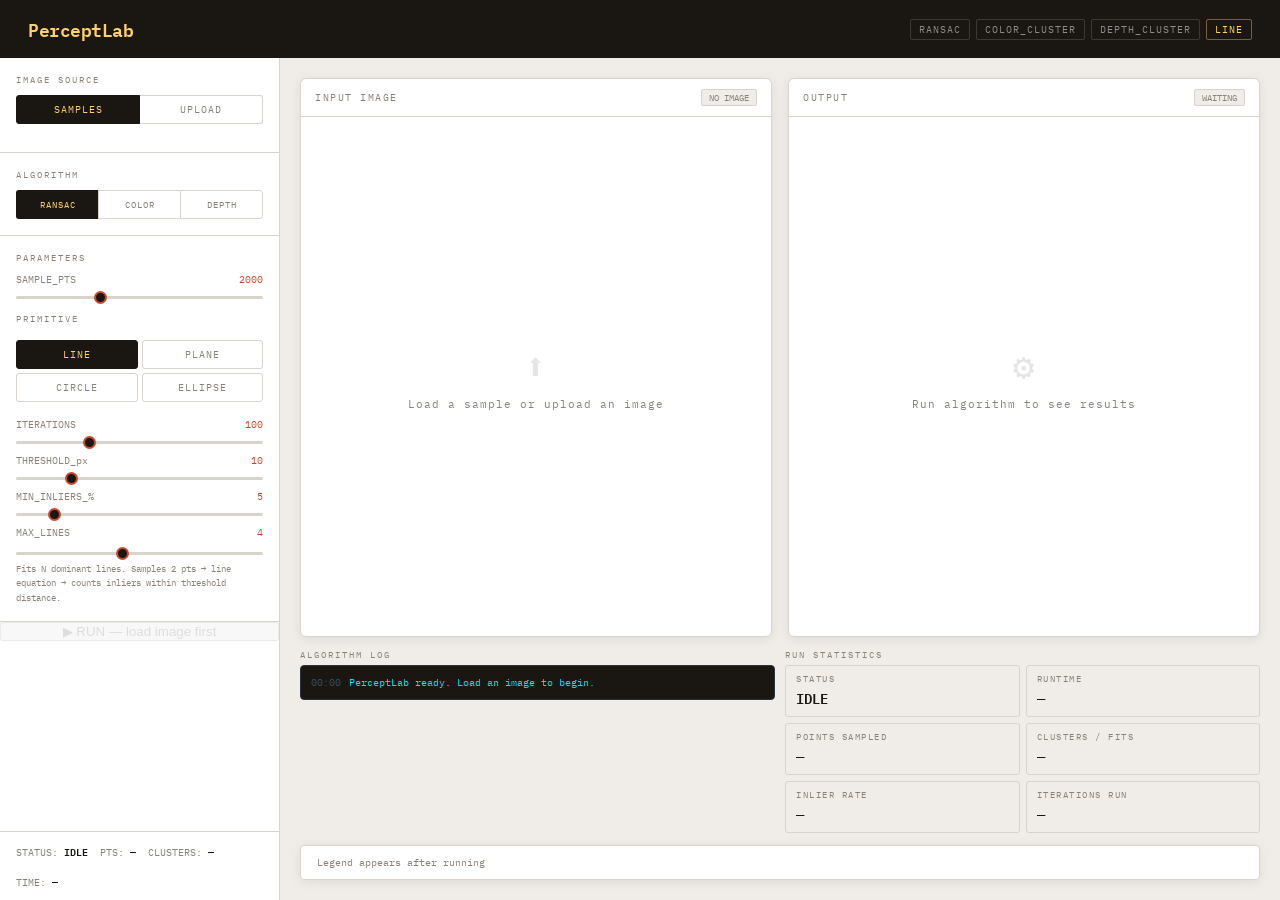
==== index.html @ b953278f "rename to see if deployment starts working" ====
<!DOCTYPE html>
<html lang="en">
<head>
<meta charset="UTF-8">
<meta name="viewport" content="width=device-width, initial-scale=1.0">
<title>PerceptLab</title>
<style>
@import url('https://fonts.googleapis.com/css2?family=IBM+Plex+Mono:wght@400;600&family=DM+Sans:wght@400;500;700&display=swap');

:root {
  --bg: #f0ede8;
  --panel: #ffffff;
  --border: #d8d3cc;
  --ink: #1a1612;
  --dim: #8a8278;
  --accent: #c84b2f;
  --accent2: #2f6fc8;
  --accent3: #2a8c4a;
  --highlight: #ffd166;
  --shadow: 0 2px 12px rgba(0,0,0,0.08);
}

* { box-sizing: border-box; margin: 0; padding: 0; }

body {
  background: var(--bg);
  color: var(--ink);
  font-family: 'DM Sans', sans-serif;
  min-height: 100vh;
  display: flex;
  flex-direction: column;
}

/* Subtle grid texture */
body::before {
  content: '';
  position: fixed; inset: 0;
  background-image:
    linear-gradient(rgba(0,0,0,0.03) 1px, transparent 1px),
    linear-gradient(90deg, rgba(0,0,0,0.03) 1px, transparent 1px);
  background-size: 32px 32px;
  pointer-events: none;
  z-index: 0;
}

header {
  position: relative; z-index: 1;
  display: flex; align-items: center; gap: 16px;
  padding: 14px 28px;
  background: var(--ink);
  color: #f0ede8;
}

.logo {
  font-family: 'IBM Plex Mono', monospace;
  font-size: 18px; font-weight: 600;
  letter-spacing: -0.5px;
  color: var(--highlight);
}

.logo span { color: #f0ede8; opacity: 0.5; }

.header-tags {
  display: flex; gap: 6px; margin-left: auto;
}

.tag {
  font-family: 'IBM Plex Mono', monospace;
  font-size: 10px; letter-spacing: 1px;
  padding: 3px 8px;
  border: 1px solid rgba(255,255,255,0.15);
  border-radius: 2px;
  color: rgba(255,255,255,0.5);
}

.main {
  position: relative; z-index: 1;
  display: grid;
  grid-template-columns: 280px 1fr;
  flex: 1;
  min-height: 0;
}

/* SIDEBAR */
.sidebar {
  background: var(--panel);
  border-right: 1px solid var(--border);
  display: flex; flex-direction: column;
  overflow-y: auto;
}

.sb-section {
  padding: 16px;
  border-bottom: 1px solid var(--border);
}

.sb-label {
  font-family: 'IBM Plex Mono', monospace;
  font-size: 9px; letter-spacing: 2px;
  color: var(--dim);
  text-transform: uppercase;
  margin-bottom: 10px;
}

/* Image source */
.img-source-tabs {
  display: flex; gap: 0;
  margin-bottom: 12px;
}
.isrc-tab {
  flex: 1; padding: 7px 0;
  font-family: 'IBM Plex Mono', monospace;
  font-size: 10px; letter-spacing: 1px;
  background: transparent;
  border: 1px solid var(--border);
  color: var(--dim);
  cursor: pointer;
  transition: all 0.12s;
}
.isrc-tab:first-child { border-radius: 3px 0 0 3px; }
.isrc-tab:last-child { border-radius: 0 3px 3px 0; border-left: none; }
.isrc-tab.active {
  background: var(--ink); color: var(--highlight);
  border-color: var(--ink);
}

.upload-zone {
  border: 2px dashed var(--border);
  border-radius: 4px;
  padding: 20px;
  text-align: center;
  cursor: pointer;
  transition: all 0.15s;
  background: var(--bg);
}
.upload-zone:hover, .upload-zone.drag { border-color: var(--accent); background: rgba(200,75,47,0.04); }
.upload-zone p { font-size: 12px; color: var(--dim); margin-top: 4px; }
.upload-zone .icon { font-size: 24px; }
#file-input { display: none; }

.sample-grid {
  display: grid; grid-template-columns: 1fr 1fr;
  gap: 6px;
}
.sample-btn {
  padding: 0; border: 2px solid var(--border);
  border-radius: 4px; overflow: hidden;
  cursor: pointer; background: none;
  transition: border-color 0.12s;
  position: relative;
}
.sample-btn:hover { border-color: var(--accent2); }
.sample-btn.active { border-color: var(--accent); }
.sample-btn canvas { display: block; width: 100%; height: 60px; }
.sample-btn .slabel {
  font-family: 'IBM Plex Mono', monospace;
  font-size: 9px; letter-spacing: 1px;
  padding: 3px 6px;
  background: var(--ink); color: #ccc;
  text-align: left;
}

/* Algo tabs */
.algo-tabs {
  display: flex; gap: 0;
}
.algo-tab {
  flex: 1; padding: 8px 4px;
  font-family: 'IBM Plex Mono', monospace;
  font-size: 9px; letter-spacing: 1px;
  background: transparent;
  border: 1px solid var(--border);
  color: var(--dim);
  cursor: pointer;
  transition: all 0.12s;
  text-align: center;
}
.algo-tab:not(:last-child) { border-right: none; }
.algo-tab:first-child { border-radius: 3px 0 0 3px; }
.algo-tab:last-child { border-radius: 0 3px 3px 0; }
.algo-tab.active { background: var(--ink); color: var(--highlight); border-color: var(--ink); }

/* Controls */
.ctrl-panels > div { display: none; }
.ctrl-panels > div.show { display: flex; flex-direction: column; gap: 10px; }

.ctrl-row {
  display: flex; align-items: center;
  justify-content: space-between; gap: 6px;
}
.ctrl-lbl {
  font-family: 'IBM Plex Mono', monospace;
  font-size: 10px; color: var(--dim);
  white-space: nowrap;
}
.ctrl-val {
  font-family: 'IBM Plex Mono', monospace;
  font-size: 10px; color: var(--accent);
  min-width: 30px; text-align: right;
}
input[type=range] {
  -webkit-appearance: none; width: 100%;
  height: 3px; background: var(--border);
  border-radius: 2px; outline: none;
}
input[type=range]::-webkit-slider-thumb {
  -webkit-appearance: none;
  width: 13px; height: 13px; border-radius: 50%;
  background: var(--ink); cursor: pointer;
  border: 2px solid var(--accent);
}

.sample-info {
  font-family: 'IBM Plex Mono', monospace;
  font-size: 9px; color: var(--dim);
  line-height: 1.6;
}

.prim-btn {
  padding: 7px 4px;
  font-family: 'IBM Plex Mono', monospace;
  font-size: 10px; letter-spacing: 1px;
  background: transparent;
  border: 1px solid var(--border);
  color: var(--dim);
  cursor: pointer;
  border-radius: 3px;
  transition: all 0.12s;
  text-align: center;
}
.prim-btn:hover { border-color: var(--accent2); color: var(--accent2); }
.prim-btn.active { background: var(--ink); color: var(--highlight); border-color: var(--ink); }

/* Tooltips */
.has-tip { position: relative; cursor: help; }
.has-tip::after {
  content: attr(data-tip);
  position: absolute; left: 0; top: calc(100% + 6px);
  background: var(--ink); color: #f0ede8;
  font-family: 'IBM Plex Mono', monospace; font-size: 10px;
  line-height: 1.5; padding: 7px 10px; border-radius: 3px;
  width: 200px; z-index: 100; pointer-events: none;
  opacity: 0; transition: opacity 0.15s;
  white-space: normal;
}
.has-tip:hover::after { opacity: 1; }

/* Progress bar */
.progress-wrap {
  height: 3px; background: var(--border); border-radius: 2px;
  overflow: hidden; margin-top: 2px;
}
.progress-bar {
  height: 100%; background: var(--accent);
  border-radius: 2px; width: 0%;
  transition: width 0.1s linear;
}

/* Log panel */
.log-panel {
  background: var(--ink); border-radius: 4px;
  font-family: 'IBM Plex Mono', monospace; font-size: 10px;
  color: #8a9aaa; overflow-y: auto; max-height: 130px;
  padding: 8px 10px; line-height: 1.7;
  border: 1px solid #2a3440;
}
.log-panel .log-line { display: flex; gap: 8px; }
.log-panel .log-ts  { color: #3a5060; flex-shrink: 0; }
.log-panel .log-ok  { color: #39ff14; }
.log-panel .log-info{ color: #00e5ff; }
.log-panel .log-warn{ color: #ffb300; }
.log-panel .log-iter{ color: #7a8a9a; }

/* Expanded stats grid */
.stats-grid {
  display: grid; grid-template-columns: 1fr 1fr;
  gap: 6px; padding: 12px 16px;
  background: var(--panel); border-top: 1px solid var(--border);
}
.stat-cell {
  background: var(--bg); border-radius: 3px;
  padding: 7px 10px; border: 1px solid var(--border);
}
.stat-cell .sk {
  font-family: 'IBM Plex Mono', monospace;
  font-size: 9px; letter-spacing: 1.5px; color: var(--dim);
  text-transform: uppercase; margin-bottom: 2px;
}
.stat-cell .sv2 {
  font-family: 'IBM Plex Mono', monospace;
  font-size: 14px; font-weight: 600; color: var(--ink);
}
.stat-cell .sv2.good { color: var(--accent3); }
.stat-cell .sv2.warn { color: var(--accent); }

/* Canvas area — add log row */
.canvas-area {
  display: grid;
  grid-template-rows: 1fr auto auto;
  min-height: 0;
  padding: 16px 20px 12px;
  gap: 10px;
  background: var(--bg);
}

.log-area {
  display: grid; grid-template-columns: 1fr 1fr;
  gap: 10px;
}
.log-header {
  font-family: 'IBM Plex Mono', monospace;
  font-size: 9px; letter-spacing: 2px; color: var(--dim);
  margin-bottom: 5px; text-transform: uppercase;
}

  margin: 12px 16px 0;
  width: calc(100% - 32px);
  padding: 12px;
  background: var(--ink);
  color: var(--highlight);
  border: none;
  font-family: 'IBM Plex Mono', monospace;
  font-size: 12px; letter-spacing: 2px;
  cursor: pointer;
  border-radius: 3px;
  transition: all 0.15s;
}
.run-btn:hover { background: var(--accent); color: white; }
.run-btn:disabled { opacity: 0.4; cursor: not-allowed; }

/* Status */
.status-bar {
  padding: 10px 16px;
  font-family: 'IBM Plex Mono', monospace;
  font-size: 10px; color: var(--dim);
  border-top: 1px solid var(--border);
  display: flex; flex-wrap: wrap; gap: 12px;
  margin-top: auto;
}
.sv { color: var(--ink); font-weight: 600; }

/* CANVAS AREA */
.canvas-area {
  display: grid;
  grid-template-rows: 1fr auto;
  min-height: 0;
  padding: 20px;
  gap: 12px;
  background: var(--bg);
}

.canvas-grid {
  display: grid;
  grid-template-columns: 1fr 1fr;
  gap: 16px;
  min-height: 0;
}

.canvas-panel {
  background: var(--panel);
  border: 1px solid var(--border);
  border-radius: 6px;
  box-shadow: var(--shadow);
  display: flex; flex-direction: column;
  overflow: hidden;
}

.cp-header {
  padding: 10px 14px;
  border-bottom: 1px solid var(--border);
  display: flex; align-items: center;
  justify-content: space-between;
}

.cp-title {
  font-family: 'IBM Plex Mono', monospace;
  font-size: 10px; letter-spacing: 1.5px;
  color: var(--dim); text-transform: uppercase;
}

.cp-badge {
  font-family: 'IBM Plex Mono', monospace;
  font-size: 9px; padding: 2px 7px;
  border-radius: 2px;
  background: var(--bg);
  color: var(--dim);
  border: 1px solid var(--border);
}

.cp-badge.running { background: #fff3cd; color: #856404; border-color: #ffc107; animation: pulse 0.8s infinite; }
.cp-badge.done { background: #d4edda; color: #155724; border-color: #28a745; }

@keyframes pulse { 0%,100%{opacity:1} 50%{opacity:0.5} }

canvas { display: block; width: 100%; height: 100%; object-fit: contain; flex: 1; min-height: 0; }

.placeholder {
  flex: 1; display: flex; flex-direction: column;
  align-items: center; justify-content: center;
  gap: 8px; color: var(--dim);
  font-family: 'IBM Plex Mono', monospace; font-size: 11px;
  letter-spacing: 1px;
}
.placeholder .big { font-size: 36px; opacity: 0.2; }

/* Legend */
.legend-bar {
  background: var(--panel);
  border: 1px solid var(--border);
  border-radius: 4px;
  padding: 10px 16px;
  display: flex; flex-wrap: wrap; gap: 10px;
  box-shadow: var(--shadow);
}
.li {
  display: flex; align-items: center; gap: 6px;
  font-family: 'IBM Plex Mono', monospace; font-size: 10px;
  color: var(--dim);
}
.li-dot {
  width: 10px; height: 10px; border-radius: 50%; flex-shrink: 0;
}
</style>
</head>
<body>

<header>
  <div class="logo">PerceptLab</div>
  <div class="header-tags">
    <div class="tag">RANSAC</div>
    <div class="tag">COLOR_CLUSTER</div>
    <div class="tag">DEPTH_CLUSTER</div>
    <div class="tag" id="hdr-primitive" style="color:var(--highlight);border-color:rgba(255,209,102,0.4)">LINE</div>
  </div>
</header>

<div class="main">
  <!-- SIDEBAR -->
  <div class="sidebar">

    <!-- Image Source -->
    <div class="sb-section">
      <div class="sb-label">Image Source</div>
      <div class="img-source-tabs">
        <button class="isrc-tab active" data-src="samples">SAMPLES</button>
        <button class="isrc-tab" data-src="upload">UPLOAD</button>
      </div>

      <div id="panel-samples">
        <div class="sample-grid" id="sample-grid"></div>
      </div>

      <div id="panel-upload" style="display:none">
        <div class="upload-zone" id="upload-zone">
          <div class="icon">⬆</div>
          <strong style="font-size:13px">Drop image here</strong>
          <p>or click to browse</p>
        </div>
        <input type="file" id="file-input" accept="image/*">
      </div>
    </div>

    <!-- Algorithm -->
    <div class="sb-section">
      <div class="sb-label">Algorithm</div>
      <div class="algo-tabs">
        <button class="algo-tab active" data-algo="ransac">RANSAC</button>
        <button class="algo-tab" data-algo="color">COLOR</button>
        <button class="algo-tab" data-algo="depth">DEPTH</button>
      </div>
    </div>

    <!-- Controls -->
    <div class="sb-section">
      <div class="sb-label">Parameters</div>
      <div class="ctrl-panels">

        <div id="ctrl-ransac" class="show">
          <!-- Shared sample pts -->
          <div class="ctrl-row"><span class="ctrl-lbl">SAMPLE_PTS</span><span class="ctrl-val" id="v-spts">2000</span></div>
          <input type="range" id="sl-spts" min="500" max="5000" step="100" value="2000">

          <!-- Primitive selector -->
          <div class="sb-label" style="margin-top:4px;margin-bottom:6px">PRIMITIVE</div>
          <div style="display:grid;grid-template-columns:1fr 1fr;gap:4px" id="primitive-btns">
            <button class="prim-btn active" data-prim="line">LINE</button>
            <button class="prim-btn" data-prim="plane">PLANE</button>
            <button class="prim-btn" data-prim="circle">CIRCLE</button>
            <button class="prim-btn" data-prim="ellipse">ELLIPSE</button>
          </div>

          <!-- Shared RANSAC params -->
          <div class="ctrl-row" style="margin-top:6px"><span class="ctrl-lbl">ITERATIONS</span><span class="ctrl-val" id="v-iters">100</span></div>
          <input type="range" id="sl-iters" min="20" max="300" value="100">
          <div class="ctrl-row"><span class="ctrl-lbl">THRESHOLD_px</span><span class="ctrl-val" id="v-thresh">10</span></div>
          <input type="range" id="sl-thresh" min="2" max="40" value="10">
          <div class="ctrl-row"><span class="ctrl-lbl">MIN_INLIERS_%</span><span class="ctrl-val" id="v-mininl">5</span></div>
          <input type="range" id="sl-mininl" min="1" max="30" value="5">

          <!-- Per-primitive params -->
          <div id="pp-line">
            <div class="ctrl-row"><span class="ctrl-lbl">MAX_LINES</span><span class="ctrl-val" id="v-planes">4</span></div>
            <input type="range" id="sl-planes" min="1" max="8" value="4">
            <div class="sample-info" style="margin-top:2px">Fits N dominant lines. Samples 2 pts → line equation → counts inliers within threshold distance.</div>
          </div>
          <div id="pp-plane" style="display:none">
            <div class="ctrl-row"><span class="ctrl-lbl">MAX_PLANES</span><span class="ctrl-val" id="v-maxplanes">3</span></div>
            <input type="range" id="sl-maxplanes" min="1" max="6" value="3">
            <div class="sample-info" style="margin-top:2px">Projects 2D homography. Samples 4 point correspondences to estimate dominant flat surface regions.</div>
          </div>
          <div id="pp-circle" style="display:none">
            <div class="ctrl-row"><span class="ctrl-lbl">MAX_CIRCLES</span><span class="ctrl-val" id="v-maxcircles">3</span></div>
            <input type="range" id="sl-maxcircles" min="1" max="6" value="3">
            <div class="ctrl-row"><span class="ctrl-lbl">MIN_RADIUS_px</span><span class="ctrl-val" id="v-minr">15</span></div>
            <input type="range" id="sl-minr" min="5" max="80" value="15">
            <div class="ctrl-row"><span class="ctrl-lbl">MAX_RADIUS_px</span><span class="ctrl-val" id="v-maxr">120</span></div>
            <input type="range" id="sl-maxr" min="20" max="300" value="120">
            <div class="sample-info" style="margin-top:2px">Samples 3 pts → unique circumscribed circle → counts inliers within radial threshold.</div>
          </div>
          <div id="pp-ellipse" style="display:none">
            <div class="ctrl-row"><span class="ctrl-lbl">MAX_ELLIPSES</span><span class="ctrl-val" id="v-maxell">2</span></div>
            <input type="range" id="sl-maxell" min="1" max="5" value="2">
            <div class="ctrl-row"><span class="ctrl-lbl">ASPECT_RATIO</span><span class="ctrl-val" id="v-aspect">0.5</span></div>
            <input type="range" id="sl-aspect" min="1" max="9" value="5">
            <div class="sample-info" style="margin-top:2px">Samples 5 pts → fits general conic/ellipse. Threshold = algebraic distance. Slower but powerful.</div>
          </div>
        </div>

        <div id="ctrl-color" style="display:none">
          <div class="ctrl-row has-tip" data-tip="How many pixels to sample from the image as color data points. More = finer clusters but slower K-Means."><span class="ctrl-lbl">SAMPLE_PTS</span><span class="ctrl-val" id="v-spts2">3000</span></div>
          <input type="range" id="sl-spts2" min="500" max="8000" step="100" value="3000">
          <div class="ctrl-row has-tip" data-tip="Number of color clusters K. K-Means++ will initialize them spread across color space, then iterate to convergence."><span class="ctrl-lbl">K_CLUSTERS</span><span class="ctrl-val" id="v-k">6</span></div>
          <input type="range" id="sl-k" min="2" max="12" value="6">
          <div class="ctrl-row has-tip" data-tip="Maximum K-Means iterations. Stops early if centroids converge. Higher = more accurate but diminishing returns."><span class="ctrl-lbl">MAX_ITER</span><span class="ctrl-val" id="v-kmiter">25</span></div>
          <input type="range" id="sl-kmiter" min="5" max="60" value="25">
          <div class="ctrl-row has-tip" data-tip="RGB: raw channels. LAB: perceptually uniform (recommended for natural images). HSV: separates hue from brightness."><span class="ctrl-lbl">COLOR_SPACE</span><span class="ctrl-val" id="v-cspace">RGB</span></div>
          <div style="display:flex;gap:4px;margin-top:2px">
            <button class="isrc-tab active" style="flex:1;font-size:9px;padding:5px" data-cspace="RGB">RGB</button>
            <button class="isrc-tab" style="flex:1;font-size:9px;padding:5px" data-cspace="LAB">LAB</button>
            <button class="isrc-tab" style="flex:1;font-size:9px;padding:5px" data-cspace="HSV">HSV</button>
          </div>
          <div class="sample-info" style="margin-top:4px">
            Groups pixels by color similarity using K-Means++. Each cluster gets a unique overlay color. Centroid markers show spatial center of each cluster.
          </div>
        </div>

        <div id="ctrl-depth" style="display:none">
          <div class="ctrl-row has-tip" data-tip="How many pixels to sample. More points = denser clusters and better DBSCAN coverage."><span class="ctrl-lbl">SAMPLE_PTS</span><span class="ctrl-val" id="v-spts3">3000</span></div>
          <input type="range" id="sl-spts3" min="500" max="6000" step="100" value="3000">
          <div class="ctrl-row has-tip" data-tip="Number of depth layers to stratify the image into before running DBSCAN. More bins = finer depth resolution."><span class="ctrl-lbl">DEPTH_BINS</span><span class="ctrl-val" id="v-dbins">6</span></div>
          <input type="range" id="sl-dbins" min="2" max="12" value="6">
          <div class="ctrl-row has-tip" data-tip="DBSCAN neighborhood radius (pixels). Points within ε of each other are considered neighbors. Larger = bigger, fewer clusters."><span class="ctrl-lbl">SPATIAL_ε_px</span><span class="ctrl-val" id="v-deps">20</span></div>
          <input type="range" id="sl-deps" min="5" max="80" value="20">
          <div class="ctrl-row has-tip" data-tip="Minimum points in a neighborhood to form a cluster core. Higher = noisier areas become 'noise' rather than clusters."><span class="ctrl-lbl">MIN_PTS</span><span class="ctrl-val" id="v-dmin">10</span></div>
          <input type="range" id="sl-dmin" min="3" max="40" value="10">
          <div class="sample-info" style="margin-top:4px">
            Simulates depth from luminance (bright=near, dark=far). Stratifies into depth bins, runs DBSCAN spatially within each bin.
          </div>
        </div>

      </div>
    </div>

    <button class="run-btn" id="btn-run" disabled>▶ RUN — load image first</button>

    <div class="status-bar" id="status-bar">
      <span>STATUS: <span class="sv" id="s-status">IDLE</span></span>
      <span>PTS: <span class="sv" id="s-pts">—</span></span>
      <span>CLUSTERS: <span class="sv" id="s-cl">—</span></span>
      <span>TIME: <span class="sv" id="s-time">—</span></span>
    </div>
  </div>

  <!-- CANVAS AREA -->
  <div class="canvas-area">
    <div class="canvas-grid">
      <div class="canvas-panel">
        <div class="cp-header">
          <span class="cp-title">INPUT IMAGE</span>
          <span class="cp-badge" id="badge-in">NO IMAGE</span>
        </div>
        <div class="placeholder" id="ph-in">
          <div class="big">⬆</div>
          <div>Load a sample or upload an image</div>
        </div>
        <canvas id="c-input" style="display:none"></canvas>
      </div>
      <div class="canvas-panel">
        <div class="cp-header">
          <span class="cp-title" id="out-title">OUTPUT</span>
          <span class="cp-badge" id="badge-out">WAITING</span>
        </div>
        <div id="progress-wrap" class="progress-wrap" style="margin:0;border-radius:0;display:none"><div class="progress-bar" id="progress-bar"></div></div>
        <div class="placeholder" id="ph-out">
          <div class="big">⚙</div>
          <div>Run algorithm to see results</div>
        </div>
        <canvas id="c-output" style="display:none"></canvas>
      </div>
    </div>

    <!-- Log + stats row -->
    <div class="log-area">
      <div>
        <div class="log-header">Algorithm Log</div>
        <div class="log-panel" id="log-panel">
          <div class="log-line"><span class="log-ts">00:00</span><span class="log-info">PerceptLab ready. Load an image to begin.</span></div>
        </div>
      </div>
      <div>
        <div class="log-header">Run Statistics</div>
        <div class="stats-grid" style="padding:0;background:transparent;border:none">
          <div class="stat-cell"><div class="sk">Status</div><div class="sv2" id="s-status">IDLE</div></div>
          <div class="stat-cell"><div class="sk">Runtime</div><div class="sv2" id="s-time">—</div></div>
          <div class="stat-cell"><div class="sk">Points Sampled</div><div class="sv2" id="s-pts">—</div></div>
          <div class="stat-cell"><div class="sk">Clusters / Fits</div><div class="sv2" id="s-cl">—</div></div>
          <div class="stat-cell"><div class="sk">Inlier Rate</div><div class="sv2" id="s-inlrate">—</div></div>
          <div class="stat-cell"><div class="sk">Iterations Run</div><div class="sv2" id="s-iters">—</div></div>
        </div>
      </div>
    </div>

    <div class="legend-bar" id="legend">
      <span class="li" style="color:var(--dim);font-family:'IBM Plex Mono',monospace;font-size:10px">Legend appears after running</span>
    </div>
  </div>
</div>

<script>
// =====================================================================
// GLOBALS
// =====================================================================
const COLORS = [
  '#e63946','#2a9d8f','#e9c46a','#457b9d','#a8dadc',
  '#f4a261','#264653','#e76f51','#06d6a0','#118ab2',
  '#ffd166','#9b5de5'
];

let loadedImage = null;    // ImageData from loaded image
let currentAlgo = 'ransac';
let currentCspace = 'RGB';
let sampledPoints = [];    // {x, y, r, g, b, depth}

const cInput  = document.getElementById('c-input');
const cOutput = document.getElementById('c-output');
const ctxIn   = cInput.getContext('2d');
const ctxOut  = cOutput.getContext('2d');

// =====================================================================
// SYNTHETIC SAMPLE IMAGE GENERATION
// =====================================================================
const SAMPLES = [
  { name: 'TABLE', fn: genTable },
  { name: 'MUSEUM', fn: genMuseum },
  { name: 'SHELF', fn: genShelf },
  { name: 'SCENE', fn: genScene },
];

function genTable(ctx, w, h) {
  // Background wall
  const wall = ctx.createLinearGradient(0,0,0,h*0.6);
  wall.addColorStop(0, '#b8c5d6'); wall.addColorStop(1, '#8fa3b8');
  ctx.fillStyle = wall; ctx.fillRect(0, 0, w, h*0.62);

  // Table surface
  const tbl = ctx.createLinearGradient(0,h*0.6,0,h);
  tbl.addColorStop(0,'#c8a96e'); tbl.addColorStop(1,'#8a6530');
  ctx.fillStyle = tbl; ctx.fillRect(0, h*0.6, w, h*0.4);

  // Table edge line
  ctx.fillStyle = '#6b4a20'; ctx.fillRect(0, h*0.6, w, 4);

  // Objects on table
  // Mug
  ctx.fillStyle = '#d62828'; roundRect(ctx, w*0.15, h*0.38, 60, 80, 6);
  ctx.fillStyle = '#8b0000'; ctx.fillRect(w*0.15, h*0.38, 60, 8);
  // Book stack
  ctx.fillStyle = '#3d6b4f'; roundRect(ctx, w*0.45, h*0.42, 90, 20, 2);
  ctx.fillStyle = '#2a4d38'; roundRect(ctx, w*0.47, h*0.44, 86, 18, 2);
  ctx.fillStyle = '#5a8a6a'; roundRect(ctx, w*0.43, h*0.40, 94, 20, 2);
  // Vase
  ctx.fillStyle = '#4a7fb5';
  ctx.beginPath(); ctx.ellipse(w*0.78, h*0.48, 22, 30, 0, 0, Math.PI*2); ctx.fill();
  ctx.fillStyle = '#6699cc';
  ctx.beginPath(); ctx.ellipse(w*0.78, h*0.35, 8, 4, 0, 0, Math.PI*2); ctx.fill();
  // Shadow under objects
  ctx.fillStyle = 'rgba(0,0,0,0.12)';
  ctx.beginPath(); ctx.ellipse(w*0.2, h*0.62, 35, 6, 0, 0, Math.PI*2); ctx.fill();
  ctx.beginPath(); ctx.ellipse(w*0.5, h*0.62, 50, 6, 0, 0, Math.PI*2); ctx.fill();
  ctx.beginPath(); ctx.ellipse(w*0.78, h*0.62, 25, 5, 0, 0, Math.PI*2); ctx.fill();
}

function genMuseum(ctx, w, h) {
  // Marble floor
  const floor = ctx.createLinearGradient(0,h*0.7,0,h);
  floor.addColorStop(0,'#e8e0d4'); floor.addColorStop(1,'#c8bfb0');
  ctx.fillStyle = floor; ctx.fillRect(0,h*0.7,w,h*0.3);
  // Wall
  ctx.fillStyle = '#f5f0e8'; ctx.fillRect(0,0,w,h*0.72);
  // Baseboard
  ctx.fillStyle = '#c8bfb0'; ctx.fillRect(0,h*0.7,w,8);

  // Painting 1
  ctx.fillStyle = '#2c3e50'; ctx.fillRect(w*0.05, h*0.05, 140, 5); // frame top
  ctx.fillStyle = '#2c3e50'; ctx.fillRect(w*0.05, h*0.5, 140, 5);
  ctx.fillStyle = '#2c3e50'; ctx.fillRect(w*0.05, h*0.05, 5, h*0.45+5);
  ctx.fillStyle = '#2c3e50'; ctx.fillRect(w*0.05+135, h*0.05, 5, h*0.45+5);
  const pg = ctx.createLinearGradient(w*0.06, h*0.06, w*0.05+130, h*0.49);
  pg.addColorStop(0,'#e8a87c'); pg.addColorStop(0.5,'#c4704a'); pg.addColorStop(1,'#7a4520');
  ctx.fillStyle = pg; ctx.fillRect(w*0.06, h*0.07, 130, h*0.43);

  // Pedestal with sculpture
  ctx.fillStyle = '#d4cfc8'; ctx.fillRect(w*0.6, h*0.45, 100, h*0.25);
  ctx.fillStyle = '#bfb8b0'; ctx.fillRect(w*0.58, h*0.68, 104, 10);
  // Sculpture (abstract shapes)
  ctx.fillStyle = '#e8e0d8';
  ctx.beginPath(); ctx.ellipse(w*0.71, h*0.35, 18, 28, 0.2, 0, Math.PI*2); ctx.fill();
  ctx.fillStyle = '#d0c8c0';
  ctx.beginPath(); ctx.ellipse(w*0.68, h*0.3, 10, 14, -0.3, 0, Math.PI*2); ctx.fill();

  // Spotlight cone
  ctx.fillStyle = 'rgba(255,240,180,0.08)';
  ctx.beginPath(); ctx.moveTo(w*0.71, 0); ctx.lineTo(w*0.55, h*0.7); ctx.lineTo(w*0.87, h*0.7); ctx.closePath(); ctx.fill();
}

function genShelf(ctx, w, h) {
  // Background
  ctx.fillStyle = '#2d2416'; ctx.fillRect(0,0,w,h);
  // Shelf boards
  const shelves = [h*0.18, h*0.42, h*0.65, h*0.88];
  shelves.forEach(sy => {
    ctx.fillStyle = '#8B6914'; ctx.fillRect(0, sy, w, 14);
    ctx.fillStyle = '#6b4f0e'; ctx.fillRect(0, sy+14, w, 3);
  });
  // Books between shelves
  const bookColors = ['#c84b2f','#457b9d','#2a8c4a','#9b5de5','#f4a261','#e63946','#2a9d8f','#e9c46a'];
  let bx = 8;
  for (let i = 0; i < 8; i++) {
    const bw = 18 + Math.random()*14;
    const bh = (shelves[1]-shelves[0]-14) * (0.5+Math.random()*0.5);
    ctx.fillStyle = bookColors[i % bookColors.length];
    ctx.fillRect(bx, shelves[0]-bh, bw, bh);
    ctx.fillStyle = 'rgba(0,0,0,0.2)';
    ctx.fillRect(bx+bw-2, shelves[0]-bh, 2, bh);
    bx += bw + 2;
  }
  bx = 6;
  for (let i = 0; i < 9; i++) {
    const bw = 16 + Math.random()*16;
    const bh = (shelves[2]-shelves[1]-14) * (0.4+Math.random()*0.55);
    ctx.fillStyle = bookColors[(i+3) % bookColors.length];
    ctx.fillRect(bx, shelves[1]-bh, bw, bh);
    ctx.fillStyle = 'rgba(0,0,0,0.15)';
    ctx.fillRect(bx+bw-2, shelves[1]-bh, 2, bh);
    bx += bw + 3;
  }
  // Plant on top shelf
  ctx.fillStyle = '#5a3a1a';
  ctx.beginPath(); ctx.ellipse(w*0.82, shelves[0], 14, 9, 0, 0, Math.PI*2); ctx.fill();
  ctx.fillStyle = '#2d7a2a';
  for (let i = 0; i < 5; i++) {
    const a = (i/5)*Math.PI*2;
    ctx.beginPath(); ctx.ellipse(w*0.82+Math.cos(a)*16, shelves[0]-Math.sin(a)*16-10, 10, 5, a, 0, Math.PI*2); ctx.fill();
  }
}

function genScene(ctx, w, h) {
  // Sky
  const sky = ctx.createLinearGradient(0,0,0,h*0.5);
  sky.addColorStop(0,'#87ceeb'); sky.addColorStop(1,'#b0d8f0');
  ctx.fillStyle = sky; ctx.fillRect(0,0,w,h*0.5);
  // Ground
  const gnd = ctx.createLinearGradient(0,h*0.5,0,h);
  gnd.addColorStop(0,'#6aaa4a'); gnd.addColorStop(1,'#3d7a20');
  ctx.fillStyle = gnd; ctx.fillRect(0,h*0.5,w,h*0.5);
  // Path
  ctx.fillStyle = '#c8b88a';
  ctx.beginPath(); ctx.moveTo(w*0.35,h*0.5); ctx.lineTo(w*0.65,h*0.5); ctx.lineTo(w*0.85,h); ctx.lineTo(w*0.15,h); ctx.closePath(); ctx.fill();
  // Trees
  [[0.1,0.4],[0.25,0.45],[0.75,0.42],[0.88,0.38]].forEach(([fx,fy]) => {
    ctx.fillStyle = '#5a3a1a'; ctx.fillRect(fx*w-4, fy*h, 8, h*(0.5-fy)+10);
    ctx.fillStyle = '#2d7a2a';
    ctx.beginPath(); ctx.arc(fx*w, fy*h-10, 25, 0, Math.PI*2); ctx.fill();
    ctx.fillStyle = '#1a5c1a';
    ctx.beginPath(); ctx.arc(fx*w-8, fy*h-5, 18, 0, Math.PI*2); ctx.fill();
  });
  // Building
  ctx.fillStyle = '#c8a87a'; ctx.fillRect(w*0.4, h*0.2, w*0.2, h*0.3);
  ctx.fillStyle = '#a88460'; ctx.fillRect(w*0.38, h*0.18, w*0.24, 10);
  ctx.fillStyle = '#6b4a20'; ctx.fillRect(w*0.46, h*0.36, 28, h*0.14+2);
  [[0.43,0.24],[0.54,0.24],[0.43,0.32],[0.54,0.32]].forEach(([fx,fy]) => {
    ctx.fillStyle = '#87ceeb'; ctx.fillRect(fx*w, fy*h, 18, 22);
    ctx.fillStyle = 'rgba(255,255,255,0.3)'; ctx.fillRect(fx*w,fy*h,9,22);
  });
}

function roundRect(ctx, x, y, w, h, r) {
  ctx.beginPath();
  ctx.moveTo(x+r, y);
  ctx.lineTo(x+w-r, y); ctx.arcTo(x+w, y, x+w, y+r, r);
  ctx.lineTo(x+w, y+h-r); ctx.arcTo(x+w, y+h, x+w-r, y+h, r);
  ctx.lineTo(x+r, y+h); ctx.arcTo(x, y+h, x, y+h-r, r);
  ctx.lineTo(x, y+r); ctx.arcTo(x, y, x+r, y, r);
  ctx.closePath(); ctx.fill();
}

// Build sample thumbnails
function buildSamples() {
  const grid = document.getElementById('sample-grid');
  SAMPLES.forEach((s, si) => {
    const btn = document.createElement('button');
    btn.className = 'sample-btn';
    const tn = document.createElement('canvas');
    tn.width = 120; tn.height = 60;
    const tc = tn.getContext('2d');
    s.fn(tc, 120, 60);
    const lbl = document.createElement('div');
    lbl.className = 'slabel'; lbl.textContent = s.name;
    btn.appendChild(tn); btn.appendChild(lbl);
    btn.addEventListener('click', () => {
      document.querySelectorAll('.sample-btn').forEach(b => b.classList.remove('active'));
      btn.classList.add('active');
      loadSample(si);
    });
    grid.appendChild(btn);
    s._canvas = tn;
  });
}

function loadSample(idx) {
  const S = SAMPLES[idx];
  const oc = document.createElement('canvas');
  oc.width = 600; oc.height = 400;
  S.fn(oc.getContext('2d'), 600, 400);
  setImage(oc);
}

// =====================================================================
// IMAGE LOADING
// =====================================================================
function setImage(sourceCanvas) {
  const W = sourceCanvas.width, H = sourceCanvas.height;
  cInput.width = W; cInput.height = H;
  ctxIn.drawImage(sourceCanvas, 0, 0);
  loadedImage = ctxIn.getImageData(0, 0, W, H);

  document.getElementById('ph-in').style.display = 'none';
  cInput.style.display = 'block';
  document.getElementById('badge-in').textContent = `${W}×${H}`;
  document.getElementById('badge-in').className = 'cp-badge done';
  document.getElementById('btn-run').disabled = false;
  document.getElementById('btn-run').textContent = '▶ RUN ALGORITHM';
  document.getElementById('s-pts').textContent = '—';
  LOG.start('IMAGE LOADED');
  LOG.ok(`Image ready — ${W}×${H}px (${(W*H/1000).toFixed(0)}k pixels)`);
  LOG.info('Select an algorithm and primitive, adjust parameters, then click Run');

  // Reset output
  document.getElementById('ph-out').style.display = 'flex';
  cOutput.style.display = 'none';
  document.getElementById('badge-out').textContent = 'WAITING';
  document.getElementById('badge-out').className = 'cp-badge';
  setLegend([]);
}

function loadImageFile(file) {
  const url = URL.createObjectURL(file);
  const img = new Image();
  img.onload = () => {
    const oc = document.createElement('canvas');
    const maxW = 800, maxH = 600;
    let w = img.width, h = img.height;
    if (w > maxW) { h = h*(maxW/w); w = maxW; }
    if (h > maxH) { w = w*(maxH/h); h = maxH; }
    oc.width = Math.round(w); oc.height = Math.round(h);
    oc.getContext('2d').drawImage(img, 0, 0, oc.width, oc.height);
    setImage(oc);
    URL.revokeObjectURL(url);
  };
  img.src = url;
}

// =====================================================================
// POINT SAMPLING
// =====================================================================
function samplePoints(n) {
  if (!loadedImage) return [];
  const {data, width, height} = loadedImage;
  const pts = [];
  // Stratified sampling
  const step = Math.max(1, Math.floor(Math.sqrt(width * height / n)));
  for (let y = 0; y < height; y += step) {
    for (let x = 0; x < width; x += step) {
      const i = (y * width + x) * 4;
      const r = data[i], g = data[i+1], b = data[i+2];
      // Luminance as simulated depth (brighter = closer)
      const lum = 0.299*r + 0.587*g + 0.114*b;
      // Add slight jitter
      const jx = x + (Math.random()-0.5)*step;
      const jy = y + (Math.random()-0.5)*step;
      pts.push({ x: jx, y: jy, r, g, b, depth: lum });
    }
  }
  // Shuffle and cap
  for (let i = pts.length-1; i > 0; i--) {
    const j = Math.floor(Math.random()*(i+1));
    [pts[i],pts[j]] = [pts[j],pts[i]];
  }
  return pts.slice(0, n);
}

// =====================================================================
// COLOR SPACE CONVERSION
// =====================================================================
function toColorSpace(r, g, b, space) {
  if (space === 'RGB') return [r/255, g/255, b/255];
  if (space === 'HSV') {
    r/=255; g/=255; b/=255;
    const max=Math.max(r,g,b), min=Math.min(r,g,b), d=max-min;
    let h=0;
    if(d>0){
      if(max===r) h=((g-b)/d)%6;
      else if(max===g) h=(b-r)/d+2;
      else h=(r-g)/d+4;
      h/=6; if(h<0)h+=1;
    }
    return [h, max===0?0:d/max, max];
  }
  if (space === 'LAB') {
    // sRGB -> linear -> XYZ -> LAB
    const lin = v => { v/=255; return v>0.04045 ? Math.pow((v+0.055)/1.055,2.4) : v/12.92; };
    const rl=lin(r),gl=lin(g),bl=lin(b);
    const X=(rl*0.4124+gl*0.3576+bl*0.1805)/0.95047;
    const Y=(rl*0.2126+gl*0.7152+bl*0.0722)/1.00000;
    const Z=(rl*0.0193+gl*0.1192+bl*0.9505)/1.08883;
    const f = v => v>0.008856 ? Math.cbrt(v) : 7.787*v+16/116;
    const L=116*f(Y)-16, A=500*(f(X)-f(Y)), B=200*(f(Y)-f(Z));
    return [L/100, (A+128)/255, (B+128)/255];
  }
  return [r/255, g/255, b/255];
}

function colorDist(a, b) {
  return (a[0]-b[0])**2 + (a[1]-b[1])**2 + (a[2]-b[2])**2;
}

// =====================================================================
// DRAW HELPERS
// =====================================================================
function showOutput(title) {
  document.getElementById('ph-out').style.display = 'none';
  cOutput.style.display = 'block';
  cOutput.width = loadedImage.width;
  cOutput.height = loadedImage.height;
  document.getElementById('out-title').textContent = title;
  document.getElementById('badge-out').textContent = 'RUNNING';
  document.getElementById('badge-out').className = 'cp-badge running';
}

function finishOutput() {
  document.getElementById('badge-out').textContent = 'DONE';
  document.getElementById('badge-out').className = 'cp-badge done';
}

function setLegend(items) {
  const lg = document.getElementById('legend');
  if (!items.length) {
    lg.innerHTML = '<span class="li" style="font-family:\'IBM Plex Mono\',monospace;font-size:10px;color:var(--dim)">Legend appears after running</span>';
    return;
  }
  lg.innerHTML = items.map(it => `
    <div class="li">
      <div class="li-dot" style="background:${it.color}"></div>
      ${it.label}
    </div>
  `).join('');
}

function setStats(clusters, ms, pts, inliers, totalIters) {
  document.getElementById('s-status').textContent = 'DONE';
  document.getElementById('s-status').className = 'sv2 good';
  document.getElementById('s-time').textContent = ms.toFixed(0) + 'ms';
  document.getElementById('s-pts').textContent = pts.toLocaleString();
  document.getElementById('s-cl').textContent = clusters;
  document.getElementById('s-iters').textContent = totalIters !== undefined ? totalIters.toLocaleString() : '—';
  if (inliers !== undefined && pts > 0) {
    const rate = ((inliers / pts) * 100).toFixed(1) + '%';
    const el = document.getElementById('s-inlrate');
    el.textContent = rate;
    el.className = 'sv2 ' + (inliers/pts > 0.3 ? 'good' : inliers/pts > 0.1 ? '' : 'warn');
  } else {
    document.getElementById('s-inlrate').textContent = '—';
  }
}

// =====================================================================
// LOGGER
// =====================================================================
const LOG = (() => {
  const panel = () => document.getElementById('log-panel');
  let startMs = 0;
  function ts() {
    const e = performance.now() - startMs;
    const s = (e/1000).toFixed(2);
    return `+${s}s`;
  }
  function append(cls, msg) {
    const p = panel();
    const line = document.createElement('div');
    line.className = 'log-line';
    line.innerHTML = `<span class="log-ts">${ts()}</span><span class="${cls}">${msg}</span>`;
    p.appendChild(line);
    p.scrollTop = p.scrollHeight;
  }
  return {
    start(label) {
      startMs = performance.now();
      const p = panel();
      p.innerHTML = '';
      append('log-info', `▶ Starting ${label}`);
    },
    info:  msg => append('log-info', msg),
    ok:    msg => append('log-ok',   '✓ ' + msg),
    warn:  msg => append('log-warn', '⚠ ' + msg),
    iter:  msg => append('log-iter', msg),
    step:  msg => append('log-info', '→ ' + msg),
  };
})();

// =====================================================================
// PROGRESS BAR
// =====================================================================
function setProgress(pct) {
  const wrap = document.getElementById('progress-wrap');
  const bar  = document.getElementById('progress-bar');
  wrap.style.display = pct >= 100 || pct < 0 ? 'none' : 'block';
  bar.style.width = Math.min(pct, 100) + '%';
}

// =====================================================================
// RANSAC SHARED HELPERS
// =====================================================================
function getRansacParams() {
  return {
    nPts:      parseInt(document.getElementById('sl-spts').value),
    iters:     parseInt(document.getElementById('sl-iters').value),
    thresh:    parseInt(document.getElementById('sl-thresh').value),
    minInlPct: parseInt(document.getElementById('sl-mininl').value) / 100,
  };
}
function ransacSetup(title) {
  const p = getRansacParams();
  const pts = samplePoints(p.nPts);
  p.minInl = Math.floor(pts.length * p.minInlPct);
  showOutput(title);
  ctxOut.drawImage(cInput, 0, 0);
  ctxOut.fillStyle = 'rgba(10,12,15,0.52)';
  ctxOut.fillRect(0, 0, cOutput.width, cOutput.height);
  return { p, pts };
}
function drawOutliers(pts, inlierSet) {
  pts.forEach((pt, i) => {
    if (!inlierSet.has(i)) {
      ctxOut.fillStyle = 'rgba(120,140,160,0.25)';
      ctxOut.beginPath(); ctxOut.arc(pt.x, pt.y, 1.5, 0, Math.PI*2); ctxOut.fill();
    }
  });
}

// =====================================================================
// RANSAC — LINE
// =====================================================================
function runRansacLine() {
  const t0 = performance.now();
  const maxLines = parseInt(document.getElementById('sl-planes').value);
  LOG.start(`RANSAC LINE — up to ${maxLines} lines`);
  const { p, pts } = ransacSetup('RANSAC — LINE FITTING');
  LOG.step(`Sampled ${pts.length} points from image`);
  LOG.step(`Running ${p.iters} iterations per line, threshold=${p.thresh}px, min inliers=${p.minInl}`);
  setProgress(5);
  let remaining = pts.map((_,i) => i);
  const planes = [];
  let totalIters = 0;
  for (let pl = 0; pl < maxLines && remaining.length > p.minInl; pl++) {
    let best = null, bestInl = [];
    for (let it = 0; it < p.iters; it++) {
      totalIters++;
      const ai = Math.floor(Math.random()*remaining.length);
      const bi = Math.floor(Math.random()*remaining.length);
      if (ai===bi) continue;
      const {x:x1,y:y1}=pts[remaining[ai]], {x:x2,y:y2}=pts[remaining[bi]];
      const dx=x2-x1,dy=y2-y1,len=Math.sqrt(dx*dx+dy*dy);
      if(len<2) continue;
      const a=-dy/len,b=dx/len,c=-(a*x1+b*y1);
      const inl=remaining.filter(i=>Math.abs(a*pts[i].x+b*pts[i].y+c)<p.thresh);
      if(inl.length>bestInl.length){bestInl=inl;best={a,b,c};}
    }
    setProgress(5 + ((pl+1)/maxLines)*85);
    if(!best||bestInl.length<p.minInl) {
      LOG.warn(`Line ${pl+1}: best consensus only ${bestInl.length} pts < min ${p.minInl} — stopping`);
      break;
    }
    LOG.ok(`Line ${pl+1}: ${bestInl.length} inliers (${(bestInl.length/pts.length*100).toFixed(1)}% of remaining)`);
    planes.push({model:best,inliers:bestInl,color:COLORS[pl%COLORS.length]});
    const iset=new Set(bestInl); remaining=remaining.filter(i=>!iset.has(i));
  }
  if (remaining.length <= p.minInl) LOG.info(`Stopped: remaining points (${remaining.length}) < min inlier threshold`);
  const allInl=new Set(planes.flatMap(pl=>pl.inliers));
  drawOutliers(pts,allInl);
  const W=cOutput.width,H=cOutput.height;
  planes.forEach(({model:{a,b,c},inliers,color})=>{
    inliers.forEach(i=>{ctxOut.fillStyle=color;ctxOut.beginPath();ctxOut.arc(pts[i].x,pts[i].y,2.5,0,Math.PI*2);ctxOut.fill();});
    const p1=Math.abs(b)>0.01?[0,-(a*0+c)/b]:[-c/a,0];
    const p2=Math.abs(b)>0.01?[W,-(a*W+c)/b]:[-c/a,H];
    ctxOut.save();ctxOut.strokeStyle=color;ctxOut.lineWidth=2.5;ctxOut.shadowColor=color;ctxOut.shadowBlur=10;
    ctxOut.beginPath();ctxOut.moveTo(...p1);ctxOut.lineTo(...p2);ctxOut.stroke();ctxOut.restore();
  });
  const t1=performance.now();
  const totalInl = planes.reduce((s,pl)=>s+pl.inliers.length,0);
  LOG.ok(`Done — ${planes.length} lines, ${totalInl} total inliers, ${(t1-t0).toFixed(0)}ms`);
  setProgress(100);
  finishOutput(); setStats(planes.length,t1-t0,pts.length,totalInl,totalIters);
  setLegend([...planes.map((pl,i)=>({color:pl.color,label:`LINE ${i+1} — ${pl.inliers.length} inliers`})),{color:'rgba(120,140,160,0.5)',label:'OUTLIERS'}]);
}

// =====================================================================
// RANSAC — PLANE (convex hull of dominant coplanar region)
// =====================================================================
function runRansacPlane() {
  const t0=performance.now();
  const maxPlanes=parseInt(document.getElementById('sl-maxplanes').value);
  LOG.start(`RANSAC PLANE — up to ${maxPlanes} regions`);
  const {p,pts}=ransacSetup('RANSAC — PLANE REGIONS');
  LOG.step(`Sampled ${pts.length} points, threshold=${p.thresh*1.5}px (1.5× band), min inliers=${p.minInl}`);
  setProgress(5);
  let remaining=pts.map((_,i)=>i);
  const results=[];
  let totalIters=0;
  for(let pl=0;pl<maxPlanes&&remaining.length>p.minInl;pl++){
    let best=null,bestInl=[];
    for(let it=0;it<p.iters;it++){
      totalIters++;
      const si=[0,1,2].map(()=>remaining[Math.floor(Math.random()*remaining.length)]);
      if(new Set(si).size<3) continue;
      const [p0,p1,p2]=si.map(i=>pts[i]);
      const dx=p1.x-p0.x,dy=p1.y-p0.y,len=Math.sqrt(dx*dx+dy*dy);
      if(len<2) continue;
      const a=-dy/len,b=dx/len,c=-(a*p0.x+b*p0.y);
      const inl=remaining.filter(i=>Math.abs(a*pts[i].x+b*pts[i].y+c)<p.thresh*1.5);
      if(inl.length>bestInl.length){bestInl=inl;best={a,b,c};}
    }
    setProgress(5+((pl+1)/maxPlanes)*85);
    if(!best||bestInl.length<p.minInl){LOG.warn(`Plane ${pl+1}: only ${bestInl.length} inliers — stopping`);break;}
    LOG.ok(`Plane ${pl+1}: ${bestInl.length} inliers, drawing convex hull`);
    results.push({model:best,inliers:bestInl,color:COLORS[pl%COLORS.length]});
    const iset=new Set(bestInl); remaining=remaining.filter(i=>!iset.has(i));
  }
  const allInl=new Set(results.flatMap(r=>r.inliers));
  drawOutliers(pts,allInl);
  results.forEach(({inliers,color})=>{
    inliers.forEach(i=>{ctxOut.fillStyle=color+'cc';ctxOut.beginPath();ctxOut.arc(pts[i].x,pts[i].y,3,0,Math.PI*2);ctxOut.fill();});
    const hull=convexHull(inliers.map(i=>pts[i]));
    if(hull.length>2){
      ctxOut.save();ctxOut.strokeStyle=color;ctxOut.lineWidth=2;ctxOut.fillStyle=color+'22';
      ctxOut.shadowColor=color;ctxOut.shadowBlur=8;
      ctxOut.beginPath();ctxOut.moveTo(hull[0].x,hull[0].y);
      hull.forEach(pt=>ctxOut.lineTo(pt.x,pt.y));
      ctxOut.closePath();ctxOut.fill();ctxOut.stroke();ctxOut.restore();
    }
  });
  const t1=performance.now();
  const totalInl=results.reduce((s,r)=>s+r.inliers.length,0);
  LOG.ok(`Done — ${results.length} planes, ${(t1-t0).toFixed(0)}ms`);
  setProgress(100); finishOutput(); setStats(results.length,t1-t0,pts.length,totalInl,totalIters);
  setLegend([...results.map((r,i)=>({color:r.color,label:`PLANE ${i+1} — ${r.inliers.length} inliers`})),{color:'rgba(120,140,160,0.5)',label:'OUTLIERS'}]);
}
function convexHull(points){
  if(points.length<3) return points;
  const sorted=[...points].sort((a,b)=>a.x-b.x||a.y-b.y);
  const cross=(O,A,B)=>(A.x-O.x)*(B.y-O.y)-(A.y-O.y)*(B.x-O.x);
  const lower=[],upper=[];
  for(const p of sorted){while(lower.length>=2&&cross(lower[lower.length-2],lower[lower.length-1],p)<=0)lower.pop();lower.push(p);}
  for(let i=sorted.length-1;i>=0;i--){const p=sorted[i];while(upper.length>=2&&cross(upper[upper.length-2],upper[upper.length-1],p)<=0)upper.pop();upper.push(p);}
  upper.pop();lower.pop(); return lower.concat(upper);
}

// =====================================================================
// RANSAC — CIRCLE
// =====================================================================
function runRansacCircle(){
  const t0=performance.now();
  const maxCircles=parseInt(document.getElementById('sl-maxcircles').value);
  const minR=parseInt(document.getElementById('sl-minr').value);
  const maxR=parseInt(document.getElementById('sl-maxr').value);
  LOG.start(`RANSAC CIRCLE — up to ${maxCircles} circles, r=[${minR},${maxR}]px`);
  const {p,pts}=ransacSetup('RANSAC — CIRCLE FITTING');
  LOG.step(`${pts.length} sampled points, threshold=${p.thresh}px radial distance`);
  setProgress(5);
  let remaining=pts.map((_,i)=>i);
  const results=[];
  let totalIters=0;
  for(let ci=0;ci<maxCircles&&remaining.length>p.minInl;ci++){
    let best=null,bestInl=[];
    for(let it=0;it<p.iters;it++){
      totalIters++;
      const ai=remaining[Math.floor(Math.random()*remaining.length)];
      const bi=remaining[Math.floor(Math.random()*remaining.length)];
      const di=remaining[Math.floor(Math.random()*remaining.length)];
      if(ai===bi||bi===di||ai===di) continue;
      const circ=circumcircle(pts[ai],pts[bi],pts[di]);
      if(!circ) continue;
      const {cx,cy,r}=circ;
      if(r<minR||r>maxR) continue;
      const inl=remaining.filter(i=>Math.abs(Math.sqrt((pts[i].x-cx)**2+(pts[i].y-cy)**2)-r)<p.thresh);
      if(inl.length>bestInl.length){bestInl=inl;best={cx,cy,r};}
    }
    setProgress(5+((ci+1)/maxCircles)*85);
    if(!best||bestInl.length<p.minInl){LOG.warn(`Circle ${ci+1}: best only ${bestInl.length} inliers — stopping`);break;}
    LOG.ok(`Circle ${ci+1}: center=(${best.cx.toFixed(0)},${best.cy.toFixed(0)}) r=${best.r.toFixed(1)}px, ${bestInl.length} inliers`);
    results.push({model:best,inliers:bestInl,color:COLORS[ci%COLORS.length]});
    const iset=new Set(bestInl); remaining=remaining.filter(i=>!iset.has(i));
  }
  const allInl=new Set(results.flatMap(r=>r.inliers));
  drawOutliers(pts,allInl);
  results.forEach(({model:{cx,cy,r},inliers,color})=>{
    inliers.forEach(i=>{ctxOut.fillStyle=color;ctxOut.beginPath();ctxOut.arc(pts[i].x,pts[i].y,2.5,0,Math.PI*2);ctxOut.fill();});
    ctxOut.save();ctxOut.strokeStyle=color;ctxOut.lineWidth=2.5;ctxOut.fillStyle=color+'18';
    ctxOut.shadowColor=color;ctxOut.shadowBlur=12;
    ctxOut.beginPath();ctxOut.arc(cx,cy,r,0,Math.PI*2);ctxOut.fill();ctxOut.stroke();
    ctxOut.lineWidth=1.5;
    ctxOut.beginPath();ctxOut.moveTo(cx-8,cy);ctxOut.lineTo(cx+8,cy);ctxOut.stroke();
    ctxOut.beginPath();ctxOut.moveTo(cx,cy-8);ctxOut.lineTo(cx,cy+8);ctxOut.stroke();
    ctxOut.restore();
  });
  const t1=performance.now();
  const totalInl=results.reduce((s,r)=>s+r.inliers.length,0);
  LOG.ok(`Done — ${results.length} circles, ${(t1-t0).toFixed(0)}ms`);
  setProgress(100); finishOutput(); setStats(results.length,t1-t0,pts.length,totalInl,totalIters);
  setLegend([...results.map((r,i)=>({color:r.color,label:`CIRCLE ${i+1} — r=${Math.round(r.model.r)}px, ${r.inliers.length} inliers`})),{color:'rgba(120,140,160,0.5)',label:'OUTLIERS'}]);
}
function circumcircle(A,B,C){
  const ax=A.x,ay=A.y,bx=B.x,by=B.y,cx=C.x,cy=C.y;
  const D=2*(ax*(by-cy)+bx*(cy-ay)+cx*(ay-by));
  if(Math.abs(D)<1e-6) return null;
  const ux=((ax*ax+ay*ay)*(by-cy)+(bx*bx+by*by)*(cy-ay)+(cx*cx+cy*cy)*(ay-by))/D;
  const uy=((ax*ax+ay*ay)*(cx-bx)+(bx*bx+by*by)*(ax-cx)+(cx*cx+cy*cy)*(bx-ax))/D;
  return {cx:ux,cy:uy,r:Math.sqrt((ax-ux)**2+(ay-uy)**2)};
}

// =====================================================================
// RANSAC — ELLIPSE (5-point algebraic fit)
// =====================================================================
function runRansacEllipse(){
  const t0=performance.now();
  const maxEll=parseInt(document.getElementById('sl-maxell').value);
  const aspectLimit=parseInt(document.getElementById('sl-aspect').value)/10;
  LOG.start(`RANSAC ELLIPSE — up to ${maxEll} ellipses, min aspect=${aspectLimit}`);
  const {p,pts}=ransacSetup('RANSAC — ELLIPSE FITTING');
  LOG.step(`${pts.length} points, 5-point algebraic conic fit per iteration`);
  LOG.info('Note: ellipse fitting is slower — each iter solves a 5×5 linear system');
  setProgress(5);
  let remaining=pts.map((_,i)=>i);
  const results=[];
  let totalIters=0;
  for(let ei=0;ei<maxEll&&remaining.length>p.minInl;ei++){
    let best=null,bestInl=[];
    for(let it=0;it<p.iters;it++){
      totalIters++;
      if(remaining.length<5) break;
      const sample=[],used=new Set();
      let attempts=0;
      while(sample.length<5&&attempts<50){attempts++;const idx=remaining[Math.floor(Math.random()*remaining.length)];if(!used.has(idx)){used.add(idx);sample.push(idx);}}
      if(sample.length<5) continue;
      const ell=fitEllipse5(sample.map(i=>pts[i]));
      if(!ell) continue;
      if(ell.a>0&&ell.b>0&&(Math.min(ell.a,ell.b)/Math.max(ell.a,ell.b))<aspectLimit) continue;
      const {A,B,C,D,E,F}=ell.conic;
      const inl=remaining.filter(i=>{
        const {x,y}=pts[i];
        const val=A*x*x+B*x*y+C*y*y+D*x+E*y+F;
        const gx=2*A*x+B*y+D,gy=B*x+2*C*y+E;
        return Math.abs(val/(Math.sqrt(gx*gx+gy*gy)||1))<p.thresh;
      });
      if(inl.length>bestInl.length){bestInl=inl;best=ell;}
    }
    setProgress(5+((ei+1)/maxEll)*85);
    if(!best||bestInl.length<p.minInl){LOG.warn(`Ellipse ${ei+1}: best ${bestInl.length} < min ${p.minInl} — stopping`);break;}
    LOG.ok(`Ellipse ${ei+1}: ${Math.round(best.a)}×${Math.round(best.b)}px @ (${best.cx.toFixed(0)},${best.cy.toFixed(0)}), ${bestInl.length} inliers`);
    results.push({model:best,inliers:bestInl,color:COLORS[ei%COLORS.length]});
    const iset=new Set(bestInl); remaining=remaining.filter(i=>!iset.has(i));
  }
  const allInl=new Set(results.flatMap(r=>r.inliers));
  drawOutliers(pts,allInl);
  results.forEach(({model,inliers,color})=>{
    inliers.forEach(i=>{ctxOut.fillStyle=color;ctxOut.beginPath();ctxOut.arc(pts[i].x,pts[i].y,2.5,0,Math.PI*2);ctxOut.fill();});
    ctxOut.save();ctxOut.strokeStyle=color;ctxOut.lineWidth=2.5;ctxOut.fillStyle=color+'18';
    ctxOut.shadowColor=color;ctxOut.shadowBlur=12;
    ctxOut.translate(model.cx,model.cy);ctxOut.rotate(model.angle);
    ctxOut.beginPath();ctxOut.ellipse(0,0,Math.max(model.a,2),Math.max(model.b,2),0,0,Math.PI*2);
    ctxOut.fill();ctxOut.stroke();ctxOut.restore();
  });
  const t1=performance.now();
  const totalInl=results.reduce((s,r)=>s+r.inliers.length,0);
  LOG.ok(`Done — ${results.length} ellipses, ${totalIters} total iters, ${(t1-t0).toFixed(0)}ms`);
  setProgress(100); finishOutput(); setStats(results.length,t1-t0,pts.length,totalInl,totalIters);
  setLegend([...results.map((r,i)=>({color:r.color,label:`ELLIPSE ${i+1} — ${Math.round(r.model.a)}×${Math.round(r.model.b)}px, ${r.inliers.length} inliers`})),{color:'rgba(120,140,160,0.5)',label:'OUTLIERS'}]);
}
  const ax=A.x,ay=A.y,bx=B.x,by=B.y,cx=C.x,cy=C.y;
  const D=2*(ax*(by-cy)+bx*(cy-ay)+cx*(ay-by));
  if(Math.abs(D)<1e-6) return null;
  const ux=((ax*ax+ay*ay)*(by-cy)+(bx*bx+by*by)*(cy-ay)+(cx*cx+cy*cy)*(ay-by))/D;
  const uy=((ax*ax+ay*ay)*(cx-bx)+(bx*bx+by*by)*(ax-cx)+(cx*cx+cy*cy)*(bx-ax))/D;
  return {cx:ux,cy:uy,r:Math.sqrt((ax-ux)**2+(ay-uy)**2)};
}

// =====================================================================
// RANSAC — ELLIPSE (5-point algebraic fit)
// =====================================================================
function runRansacEllipse(){
  const t0=performance.now();
  const maxEll=parseInt(document.getElementById('sl-maxell').value);
  const aspectLimit=parseInt(document.getElementById('sl-aspect').value)/10;
  const {p,pts}=ransacSetup('RANSAC — ELLIPSE FITTING');
  let remaining=pts.map((_,i)=>i);
  const results=[];
  for(let ei=0;ei<maxEll&&remaining.length>p.minInl;ei++){
    let best=null,bestInl=[];
    for(let it=0;it<p.iters;it++){
      if(remaining.length<5) break;
      const sample=[],used=new Set();
      while(sample.length<5){const idx=remaining[Math.floor(Math.random()*remaining.length)];if(!used.has(idx)){used.add(idx);sample.push(idx);}}
      const ell=fitEllipse5(sample.map(i=>pts[i]));
      if(!ell) continue;
      if(ell.a>0&&ell.b>0&&(Math.min(ell.a,ell.b)/Math.max(ell.a,ell.b))<aspectLimit) continue;
      const {A,B,C,D,E,F}=ell.conic;
      const inl=remaining.filter(i=>{
        const {x,y}=pts[i];
        const val=A*x*x+B*x*y+C*y*y+D*x+E*y+F;
        const gx=2*A*x+B*y+D,gy=B*x+2*C*y+E;
        return Math.abs(val/(Math.sqrt(gx*gx+gy*gy)||1))<p.thresh;
      });
      if(inl.length>bestInl.length){bestInl=inl;best=ell;}
    }
    if(!best||bestInl.length<p.minInl) break;
    results.push({model:best,inliers:bestInl,color:COLORS[ei%COLORS.length]});
    const iset=new Set(bestInl); remaining=remaining.filter(i=>!iset.has(i));
  }
  const allInl=new Set(results.flatMap(r=>r.inliers));
  drawOutliers(pts,allInl);
  results.forEach(({model,inliers,color})=>{
    inliers.forEach(i=>{ctxOut.fillStyle=color;ctxOut.beginPath();ctxOut.arc(pts[i].x,pts[i].y,2.5,0,Math.PI*2);ctxOut.fill();});
    ctxOut.save();ctxOut.strokeStyle=color;ctxOut.lineWidth=2.5;ctxOut.fillStyle=color+'18';
    ctxOut.shadowColor=color;ctxOut.shadowBlur=12;
    ctxOut.translate(model.cx,model.cy);ctxOut.rotate(model.angle);
    ctxOut.beginPath();ctxOut.ellipse(0,0,Math.max(model.a,2),Math.max(model.b,2),0,0,Math.PI*2);
    ctxOut.fill();ctxOut.stroke();ctxOut.restore();
  });
  const t1=performance.now(); finishOutput(); setStats(results.length,t1-t0,pts.length);
  setLegend([...results.map((r,i)=>({color:r.color,label:`ELLIPSE ${i+1} — ${Math.round(r.model.a)}×${Math.round(r.model.b)}px, ${r.inliers.length} inliers`})),{color:'rgba(120,140,160,0.5)',label:'OUTLIERS'}]);
}
function fitEllipse5(pts5){
  const rows=pts5.map(({x,y})=>[x*x,x*y,y*y,x,y,1]);
  const M=rows.map(r=>r.slice(0,5));
  const rhs=rows.map(r=>-r[5]);
  const coeffs=solve5x5(M,rhs);
  if(!coeffs) return null;
  const [A,B,C,D,E]=coeffs,F=1;
  if(B*B-4*A*C>=0) return null;
  const geo=conicToGeometric(A,B,C,D,E,F);
  if(!geo) return null;
  return {...geo,conic:{A,B,C,D,E,F}};
}
function solve5x5(M,b){
  const n=5,aug=M.map((row,i)=>[...row,b[i]]);
  for(let col=0;col<n;col++){
    let maxRow=col;
    for(let row=col+1;row<n;row++) if(Math.abs(aug[row][col])>Math.abs(aug[maxRow][col])) maxRow=row;
    [aug[col],aug[maxRow]]=[aug[maxRow],aug[col]];
    if(Math.abs(aug[col][col])<1e-10) return null;
    for(let row=col+1;row<n;row++){const f=aug[row][col]/aug[col][col];for(let j=col;j<=n;j++) aug[row][j]-=f*aug[col][j];}
  }
  const x=new Array(n).fill(0);
  for(let i=n-1;i>=0;i--){x[i]=aug[i][n];for(let j=i+1;j<n;j++) x[i]-=aug[i][j]*x[j];x[i]/=aug[i][i];}
  return x;
}
function conicToGeometric(A,B,C,D,E,F){
  const denom=4*A*C-B*B;
  if(Math.abs(denom)<1e-8) return null;
  const cx=(B*E-2*C*D)/denom, cy=(B*D-2*A*E)/denom;
  const M1=A+C,M2=Math.sqrt((A-C)**2+B*B);
  const lam1=(M1+M2)/2,lam2=(M1-M2)/2;
  const val=-(A*cx*cx+B*cx*cy+C*cy*cy+D*cx+E*cy+F);
  if(val<=0) return null;
  const a=Math.sqrt(val/lam2),b=Math.sqrt(val/lam1);
  if(!isFinite(a)||!isFinite(b)||a<=0||b<=0||a>2000||b>2000) return null;
  const angle=B===0?(A<=C?0:Math.PI/2):0.5*Math.atan2(B,A-C);
  return {cx,cy,a,b,angle};
}

// =====================================================================
// K-MEANS COLOR CLUSTERING
// =====================================================================
function runColorCluster() {
  const t0 = performance.now();
  const nPts = parseInt(document.getElementById('sl-spts2').value);
  const k = parseInt(document.getElementById('sl-k').value);
  const maxIter = parseInt(document.getElementById('sl-kmiter').value);
  LOG.start(`K-MEANS COLOR CLUSTERING — k=${k}, space=${currentCspace}`);
  setProgress(5);

  const pts = samplePoints(nPts);
  LOG.step(`Sampled ${pts.length} pixels, converted to ${currentCspace} color space`);
  const vecs = pts.map(pt => toColorSpace(pt.r, pt.g, pt.b, currentCspace));

  // K-Means++ init
  LOG.step(`Initializing ${k} centroids via K-Means++`);
  const centroids = [vecs[Math.floor(Math.random()*vecs.length)]];
  while (centroids.length < k) {
    const dists = vecs.map(v => Math.min(...centroids.map(c => colorDist(v,c))));
    const total = dists.reduce((a,b) => a+b, 0);
    let r = Math.random() * total, ci = 0;
    for (; ci < dists.length-1 && r > 0; ci++) r -= dists[ci];
    centroids.push(vecs[ci]);
  }
  LOG.ok(`K-Means++ init complete — centroids spread across color space`);

  let assignments = new Array(vecs.length).fill(0);
  let actualIters = 0;
  for (let iter = 0; iter < maxIter; iter++) {
    actualIters++;
    let changed = false;
    vecs.forEach((v, i) => {
      let best = 0, bestD = Infinity;
      centroids.forEach((c, j) => { const d = colorDist(v,c); if(d<bestD){bestD=d;best=j;} });
      if (assignments[i] !== best) { assignments[i] = best; changed = true; }
    });
    setProgress(5 + (iter/maxIter)*80);
    if (!changed) { LOG.ok(`Converged at iteration ${iter+1}/${maxIter}`); break; }
    if (iter === maxIter-1) LOG.warn(`Reached max iterations (${maxIter}) without full convergence`);
    const sums = Array.from({length:k}, () => [0,0,0]);
    const counts = new Array(k).fill(0);
    vecs.forEach((v, i) => {
      const a = assignments[i];
      sums[a][0]+=v[0]; sums[a][1]+=v[1]; sums[a][2]+=v[2]; counts[a]++;
    });
    centroids.forEach((_, j) => {
      if (counts[j] > 0) { centroids[j] = sums[j].map(v => v/counts[j]); }
    });
  }

  // Log cluster sizes
  for (let j = 0; j < k; j++) {
    const cnt = pts.filter((_,i) => assignments[i] === j).length;
    LOG.iter(`Cluster ${j+1}: ${cnt} pts (${(cnt/pts.length*100).toFixed(1)}%)`);
  }

  showOutput(`K-MEANS — ${k} COLOR CLUSTERS (${currentCspace})`);
  setProgress(90);

  ctxOut.drawImage(cInput, 0, 0);
  pts.forEach((pt, i) => {
    const clr = COLORS[assignments[i] % COLORS.length];
    ctxOut.fillStyle = clr + 'b0';
    ctxOut.beginPath(); ctxOut.arc(pt.x, pt.y, 4, 0, Math.PI*2); ctxOut.fill();
  });

  for (let j = 0; j < k; j++) {
    const cPts = pts.filter((_,i) => assignments[i] === j);
    if (cPts.length === 0) continue;
    const cx = cPts.reduce((s,p)=>s+p.x,0)/cPts.length;
    const cy = cPts.reduce((s,p)=>s+p.y,0)/cPts.length;
    const clr = COLORS[j % COLORS.length];
    ctxOut.save();
    ctxOut.strokeStyle = clr; ctxOut.fillStyle = '#fff';
    ctxOut.lineWidth = 3; ctxOut.shadowColor = clr; ctxOut.shadowBlur = 12;
    ctxOut.beginPath(); ctxOut.arc(cx, cy, 9, 0, Math.PI*2); ctxOut.fill(); ctxOut.stroke();
    ctxOut.fillStyle = clr; ctxOut.font = "bold 10px 'IBM Plex Mono'"; ctxOut.textAlign = 'center';
    ctxOut.fillText(j+1, cx, cy+3.5);
    ctxOut.restore();
  }

  const t1 = performance.now();
  LOG.ok(`Done — ${k} clusters, ${actualIters} iterations, ${(t1-t0).toFixed(0)}ms`);
  setProgress(100); finishOutput();
  setStats(k, t1-t0, pts.length, undefined, actualIters);
  setLegend(centroids.map((_,j) => ({
    color: COLORS[j%COLORS.length],
    label: `CLUSTER ${j+1} — ${pts.filter((_,i)=>assignments[i]===j).length} pts`
  })));
}

// =====================================================================
// DEPTH CLUSTERING (DBSCAN per depth bin)
// =====================================================================
function runDepthCluster() {
  const t0 = performance.now();
  const nPts = parseInt(document.getElementById('sl-spts3').value);
  const bins = parseInt(document.getElementById('sl-dbins').value);
  const eps = parseInt(document.getElementById('sl-deps').value);
  const minPts = parseInt(document.getElementById('sl-dmin').value);
  LOG.start(`DEPTH CLUSTER — ${bins} bins, ε=${eps}px, minPts=${minPts}`);
  setProgress(5);

  const pts = samplePoints(nPts);
  const depths = pts.map(p => p.depth);
  const maxD = Math.max(...depths), minD = Math.min(...depths);
  const binSize = (maxD - minD) / bins || 1;
  const depthBins = depths.map(d => Math.min(Math.floor((d-minD)/binSize), bins-1));
  LOG.step(`${pts.length} pts sampled. Depth range [${minD.toFixed(0)}, ${maxD.toFixed(0)}], bin size=${binSize.toFixed(1)}`);

  const labels = new Array(pts.length).fill(-1);
  let clusterCount = 0;

  for (let b = 0; b < bins; b++) {
    const binIdx = pts.map((_,i) => i).filter(i => depthBins[i] === b);
    setProgress(5 + (b/bins)*70);
    if (binIdx.length < minPts) { LOG.iter(`Bin ${b+1}: ${binIdx.length} pts — too sparse, skipped`); continue; }

    const visited = new Set();
    const noise = new Set();
    const range = idx => binIdx.filter(j => {
      const dx = pts[idx].x - pts[j].x, dy = pts[idx].y - pts[j].y;
      return Math.sqrt(dx*dx+dy*dy) <= eps;
    });

    let binClusters = 0;
    binIdx.forEach(idx => {
      if (visited.has(idx)) return;
      visited.add(idx);
      const nbrs = range(idx);
      if (nbrs.length < minPts) { noise.add(idx); return; }
      const cid = clusterCount++;
      binClusters++;
      labels[idx] = cid;
      const queue = [...nbrs];
      const inQ = new Set(queue);
      while (queue.length) {
        const q = queue.shift();
        if (!visited.has(q)) {
          visited.add(q);
          const qn = range(q);
          if (qn.length >= minPts) {
            qn.forEach(n => { if (!inQ.has(n)) { queue.push(n); inQ.add(n); } });
          }
        }
        if (labels[q] === -1) labels[q] = cid;
      }
    });
    LOG.iter(`Bin ${b+1}: ${binIdx.length} pts → ${binClusters} clusters, ${noise.size} noise`);
  }

  // Draw image as base
  ctxOut.drawImage(cInput, 0, 0);

  // Depth heatmap layer
  const W = cOutput.width, H = cOutput.height;
  const imgData = ctxOut.getImageData(0, 0, W, H);
  // Tint original pixels by depth bin
  pts.forEach(pt => {
    const xi = Math.round(pt.x), yi = Math.round(pt.y);
    if (xi < 0 || xi >= W || yi < 0 || yi >= H) return;
    const norm = (pt.depth - minD) / (maxD - minD + 1);
    const hue = (1 - norm) * 240; // blue = far, red = near
    const [hr, hg, hb] = hslToRgb(hue/360, 0.9, 0.5);
    const idx = (yi*W+xi)*4;
    imgData.data[idx]   = Math.round(imgData.data[idx]   * 0.4 + hr * 0.6);
    imgData.data[idx+1] = Math.round(imgData.data[idx+1] * 0.4 + hg * 0.6);
    imgData.data[idx+2] = Math.round(imgData.data[idx+2] * 0.4 + hb * 0.6);
  });
  ctxOut.putImageData(imgData, 0, 0);

  // Draw cluster points
  pts.forEach((pt, i) => {
    const cid = labels[i];
    if (cid < 0) {
      ctxOut.fillStyle = 'rgba(40,40,40,0.25)';
      ctxOut.beginPath(); ctxOut.arc(pt.x, pt.y, 1.5, 0, Math.PI*2); ctxOut.fill();
    } else {
      const clr = COLORS[cid % COLORS.length];
      ctxOut.fillStyle = clr + 'cc';
      ctxOut.beginPath(); ctxOut.arc(pt.x, pt.y, 3, 0, Math.PI*2); ctxOut.fill();
    }
  });

  // Depth bin legends (horizontal bars at left)
  for (let b = 0; b < bins; b++) {
    const norm = b / (bins - 1);
    const hue = (1 - norm) * 240;
    const y = H * (b / bins) + H/(2*bins);
    ctxOut.save();
    ctxOut.fillStyle = `hsla(${hue},90%,50%,0.7)`;
    ctxOut.fillRect(4, H*(b/bins), 8, H/bins - 2);
    ctxOut.font = "9px 'IBM Plex Mono'";
    ctxOut.fillStyle = 'rgba(255,255,255,0.7)';
    ctxOut.fillText(`B${b+1}`, 14, H*(b/bins)+11);
    ctxOut.restore();
  }

  const t1 = performance.now();
  setProgress(90);
  finishOutput();
  const numCl = new Set(labels.filter(l => l >= 0)).size;
  const noiseCount = labels.filter(l => l < 0).length;
  LOG.ok(`Done — ${numCl} clusters across ${bins} depth bins, ${noiseCount} noise pts, ${(t1-t0).toFixed(0)}ms`);
  setProgress(100);
  setStats(numCl, t1-t0, pts.length, pts.length - noiseCount, undefined);

  // Build legend for top clusters by size
  const clCounts = {};
  labels.forEach(l => { if(l>=0){ clCounts[l] = (clCounts[l]||0)+1; } });
  const topCl = Object.entries(clCounts).sort((a,b)=>b[1]-a[1]).slice(0,8);
  setLegend([
    ...topCl.map(([id, cnt]) => ({ color: COLORS[+id%COLORS.length], label: `CLUSTER ${+id+1} — ${cnt} pts` })),
    { color: 'rgba(40,40,40,0.5)', label: 'NOISE' }
  ]);
}

function hslToRgb(h, s, l) {
  let r,g,b;
  if(s===0){r=g=b=l;}
  else {
    const q=l<0.5?l*(1+s):l+s-l*s, p=2*l-q;
    r=hue2rgb(p,q,h+1/3); g=hue2rgb(p,q,h); b=hue2rgb(p,q,h-1/3);
  }
  return [Math.round(r*255),Math.round(g*255),Math.round(b*255)];
}
function hue2rgb(p,q,t){
  if(t<0)t+=1;if(t>1)t-=1;
  if(t<1/6)return p+(q-p)*6*t;
  if(t<1/2)return q;
  if(t<2/3)return p+(q-p)*(2/3-t)*6;
  return p;
}

// =====================================================================
// UI WIRING
// =====================================================================

// Source tabs
document.querySelectorAll('.isrc-tab[data-src]').forEach(btn => {
  btn.addEventListener('click', () => {
    document.querySelectorAll('.isrc-tab[data-src]').forEach(b => b.classList.remove('active'));
    btn.classList.add('active');
    const src = btn.dataset.src;
    document.getElementById('panel-samples').style.display = src === 'samples' ? '' : 'none';
    document.getElementById('panel-upload').style.display  = src === 'upload'  ? '' : 'none';
  });
});

// Upload
document.getElementById('upload-zone').addEventListener('click', () => document.getElementById('file-input').click());
document.getElementById('file-input').addEventListener('change', e => {
  if (e.target.files[0]) loadImageFile(e.target.files[0]);
});
const uz = document.getElementById('upload-zone');
uz.addEventListener('dragover', e => { e.preventDefault(); uz.classList.add('drag'); });
uz.addEventListener('dragleave', () => uz.classList.remove('drag'));
uz.addEventListener('drop', e => {
  e.preventDefault(); uz.classList.remove('drag');
  if (e.dataTransfer.files[0]) loadImageFile(e.dataTransfer.files[0]);
});

// Algo tabs
document.querySelectorAll('.algo-tab').forEach(btn => {
  btn.addEventListener('click', () => {
    document.querySelectorAll('.algo-tab').forEach(b => b.classList.remove('active'));
    btn.classList.add('active');
    currentAlgo = btn.dataset.algo;
    ['ransac','color','depth'].forEach(a => {
      const el = document.getElementById(`ctrl-${a}`);
      el.style.display = a === currentAlgo ? 'flex' : 'none';
      if (a === currentAlgo) el.classList.add('show'); else el.classList.remove('show');
    });
    document.getElementById('s-status').textContent = 'IDLE';
  });
});

// Color space selector
document.querySelectorAll('[data-cspace]').forEach(btn => {
  btn.addEventListener('click', () => {
    document.querySelectorAll('[data-cspace]').forEach(b => b.classList.remove('active'));
    btn.classList.add('active');
    currentCspace = btn.dataset.cspace;
    document.getElementById('v-cspace').textContent = currentCspace;
  });
});

// Primitive selector
let currentPrimitive = 'line';
document.querySelectorAll('.prim-btn').forEach(btn => {
  btn.addEventListener('click', () => {
    document.querySelectorAll('.prim-btn').forEach(b => b.classList.remove('active'));
    btn.classList.add('active');
    currentPrimitive = btn.dataset.prim;
    document.getElementById('hdr-primitive').textContent = btn.dataset.prim.toUpperCase();
    ['line','plane','circle','ellipse'].forEach(p => {
      document.getElementById(`pp-${p}`).style.display = p === currentPrimitive ? '' : 'none';
    });
  });
});

// Sliders
const sliders = [
  ['sl-spts','v-spts'],['sl-iters','v-iters'],['sl-thresh','v-thresh'],['sl-mininl','v-mininl'],['sl-planes','v-planes'],
  ['sl-spts2','v-spts2'],['sl-k','v-k'],['sl-kmiter','v-kmiter'],
  ['sl-spts3','v-spts3'],['sl-dbins','v-dbins'],['sl-deps','v-deps'],['sl-dmin','v-dmin'],
  ['sl-maxplanes','v-maxplanes'],['sl-maxcircles','v-maxcircles'],['sl-minr','v-minr'],['sl-maxr','v-maxr'],
  ['sl-maxell','v-maxell'],
];
// Aspect ratio slider shows 1 decimal
document.getElementById('sl-aspect').addEventListener('input', function() {
  document.getElementById('v-aspect').textContent = (this.value / 10).toFixed(1);
});
sliders.forEach(([sid, vid]) => {
  const sl = document.getElementById(sid), vl = document.getElementById(vid);
  if (sl && vl) sl.addEventListener('input', () => { vl.textContent = sl.value; });
});

// Run
document.getElementById('btn-run').addEventListener('click', () => {
  if (!loadedImage) return;
  document.getElementById('s-status').textContent = 'RUNNING';
  setTimeout(() => {
    if (currentAlgo === 'ransac') {
      if (currentPrimitive === 'line') runRansacLine();
      else if (currentPrimitive === 'plane') runRansacPlane();
      else if (currentPrimitive === 'circle') runRansacCircle();
      else if (currentPrimitive === 'ellipse') runRansacEllipse();
    } else if (currentAlgo === 'color') runColorCluster();
    else runDepthCluster();
  }, 30);
});

// Init
buildSamples();
</script>
</body>
</html>
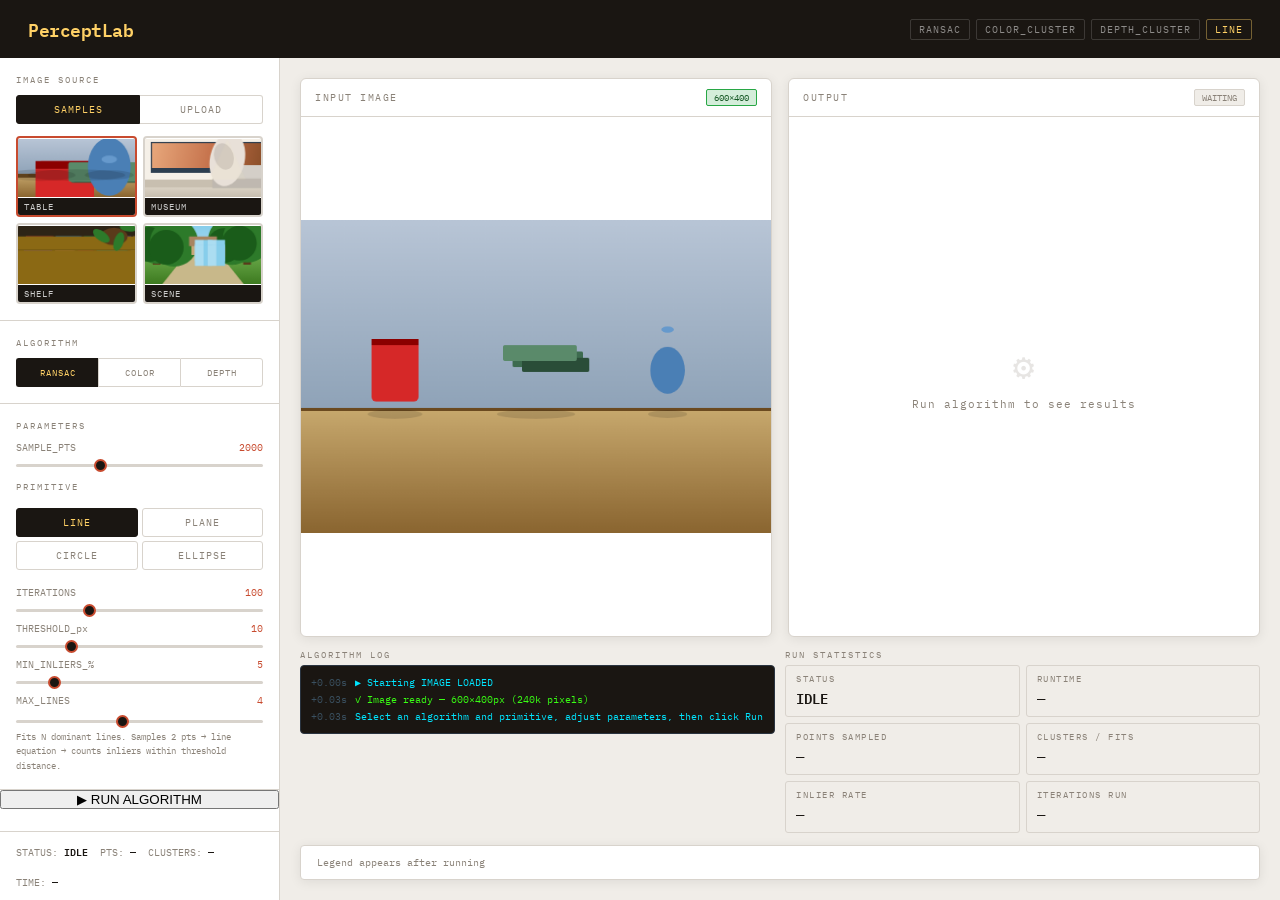
==== commit 2bb9b8f7: "remove runRansacEllipse function to fix return error in console" ====
--- a/index.html
+++ b/index.html
@@ -451,12 +451,14 @@
       </div>
 
       <div id="panel-upload" style="display:none">
-        <div class="upload-zone" id="upload-zone">
-          <div class="icon">⬆</div>
-          <strong style="font-size:13px">Drop image here</strong>
-          <p>or click to browse</p>
-        </div>
-        <input type="file" id="file-input" accept="image/*">
+        <label for="file-input" style="display:block;cursor:pointer">
+          <div class="upload-zone" id="upload-zone">
+            <div class="icon">⬆</div>
+            <strong style="font-size:13px">Click to browse</strong>
+            <p>or drag & drop an image</p>
+          </div>
+        </label>
+        <input type="file" id="file-input" accept="image/*" style="display:none">
       </div>
     </div>
 
@@ -864,20 +866,22 @@
 }
 
 function loadImageFile(file) {
-  const url = URL.createObjectURL(file);
-  const img = new Image();
-  img.onload = () => {
-    const oc = document.createElement('canvas');
-    const maxW = 800, maxH = 600;
-    let w = img.width, h = img.height;
-    if (w > maxW) { h = h*(maxW/w); w = maxW; }
-    if (h > maxH) { w = w*(maxH/h); h = maxH; }
-    oc.width = Math.round(w); oc.height = Math.round(h);
-    oc.getContext('2d').drawImage(img, 0, 0, oc.width, oc.height);
-    setImage(oc);
-    URL.revokeObjectURL(url);
+  const reader = new FileReader();
+  reader.onload = e => {
+    const img = new Image();
+    img.onload = () => {
+      const oc = document.createElement('canvas');
+      const maxW = 800, maxH = 600;
+      let w = img.width, h = img.height;
+      if (w > maxW) { h = h*(maxW/w); w = maxW; }
+      if (h > maxH) { w = w*(maxH/h); h = maxH; }
+      oc.width = Math.round(w); oc.height = Math.round(h);
+      oc.getContext('2d').drawImage(img, 0, 0, oc.width, oc.height);
+      setImage(oc);
+    };
+    img.src = e.target.result;
   };
-  img.src = url;
+  reader.readAsDataURL(file);
 }
 
 // =====================================================================
@@ -1305,59 +1309,6 @@
   setProgress(100); finishOutput(); setStats(results.length,t1-t0,pts.length,totalInl,totalIters);
   setLegend([...results.map((r,i)=>({color:r.color,label:`ELLIPSE ${i+1} — ${Math.round(r.model.a)}×${Math.round(r.model.b)}px, ${r.inliers.length} inliers`})),{color:'rgba(120,140,160,0.5)',label:'OUTLIERS'}]);
 }
-  const ax=A.x,ay=A.y,bx=B.x,by=B.y,cx=C.x,cy=C.y;
-  const D=2*(ax*(by-cy)+bx*(cy-ay)+cx*(ay-by));
-  if(Math.abs(D)<1e-6) return null;
-  const ux=((ax*ax+ay*ay)*(by-cy)+(bx*bx+by*by)*(cy-ay)+(cx*cx+cy*cy)*(ay-by))/D;
-  const uy=((ax*ax+ay*ay)*(cx-bx)+(bx*bx+by*by)*(ax-cx)+(cx*cx+cy*cy)*(bx-ax))/D;
-  return {cx:ux,cy:uy,r:Math.sqrt((ax-ux)**2+(ay-uy)**2)};
-}
-
-// =====================================================================
-// RANSAC — ELLIPSE (5-point algebraic fit)
-// =====================================================================
-function runRansacEllipse(){
-  const t0=performance.now();
-  const maxEll=parseInt(document.getElementById('sl-maxell').value);
-  const aspectLimit=parseInt(document.getElementById('sl-aspect').value)/10;
-  const {p,pts}=ransacSetup('RANSAC — ELLIPSE FITTING');
-  let remaining=pts.map((_,i)=>i);
-  const results=[];
-  for(let ei=0;ei<maxEll&&remaining.length>p.minInl;ei++){
-    let best=null,bestInl=[];
-    for(let it=0;it<p.iters;it++){
-      if(remaining.length<5) break;
-      const sample=[],used=new Set();
-      while(sample.length<5){const idx=remaining[Math.floor(Math.random()*remaining.length)];if(!used.has(idx)){used.add(idx);sample.push(idx);}}
-      const ell=fitEllipse5(sample.map(i=>pts[i]));
-      if(!ell) continue;
-      if(ell.a>0&&ell.b>0&&(Math.min(ell.a,ell.b)/Math.max(ell.a,ell.b))<aspectLimit) continue;
-      const {A,B,C,D,E,F}=ell.conic;
-      const inl=remaining.filter(i=>{
-        const {x,y}=pts[i];
-        const val=A*x*x+B*x*y+C*y*y+D*x+E*y+F;
-        const gx=2*A*x+B*y+D,gy=B*x+2*C*y+E;
-        return Math.abs(val/(Math.sqrt(gx*gx+gy*gy)||1))<p.thresh;
-      });
-      if(inl.length>bestInl.length){bestInl=inl;best=ell;}
-    }
-    if(!best||bestInl.length<p.minInl) break;
-    results.push({model:best,inliers:bestInl,color:COLORS[ei%COLORS.length]});
-    const iset=new Set(bestInl); remaining=remaining.filter(i=>!iset.has(i));
-  }
-  const allInl=new Set(results.flatMap(r=>r.inliers));
-  drawOutliers(pts,allInl);
-  results.forEach(({model,inliers,color})=>{
-    inliers.forEach(i=>{ctxOut.fillStyle=color;ctxOut.beginPath();ctxOut.arc(pts[i].x,pts[i].y,2.5,0,Math.PI*2);ctxOut.fill();});
-    ctxOut.save();ctxOut.strokeStyle=color;ctxOut.lineWidth=2.5;ctxOut.fillStyle=color+'18';
-    ctxOut.shadowColor=color;ctxOut.shadowBlur=12;
-    ctxOut.translate(model.cx,model.cy);ctxOut.rotate(model.angle);
-    ctxOut.beginPath();ctxOut.ellipse(0,0,Math.max(model.a,2),Math.max(model.b,2),0,0,Math.PI*2);
-    ctxOut.fill();ctxOut.stroke();ctxOut.restore();
-  });
-  const t1=performance.now(); finishOutput(); setStats(results.length,t1-t0,pts.length);
-  setLegend([...results.map((r,i)=>({color:r.color,label:`ELLIPSE ${i+1} — ${Math.round(r.model.a)}×${Math.round(r.model.b)}px, ${r.inliers.length} inliers`})),{color:'rgba(120,140,160,0.5)',label:'OUTLIERS'}]);
-}
 function fitEllipse5(pts5){
   const rows=pts5.map(({x,y})=>[x*x,x*y,y*y,x,y,1]);
   const M=rows.map(r=>r.slice(0,5));
@@ -1647,8 +1598,7 @@
   });
 });
 
-// Upload
-document.getElementById('upload-zone').addEventListener('click', () => document.getElementById('file-input').click());
+// Upload — file input handles click via label, just wire the change + drag/drop
 document.getElementById('file-input').addEventListener('change', e => {
   if (e.target.files[0]) loadImageFile(e.target.files[0]);
 });
@@ -1733,6 +1683,9 @@
 
 // Init
 buildSamples();
+// Auto-load first sample so the tool is immediately usable
+document.querySelector('.sample-btn').classList.add('active');
+loadSample(0);
 </script>
 </body>
 </html>
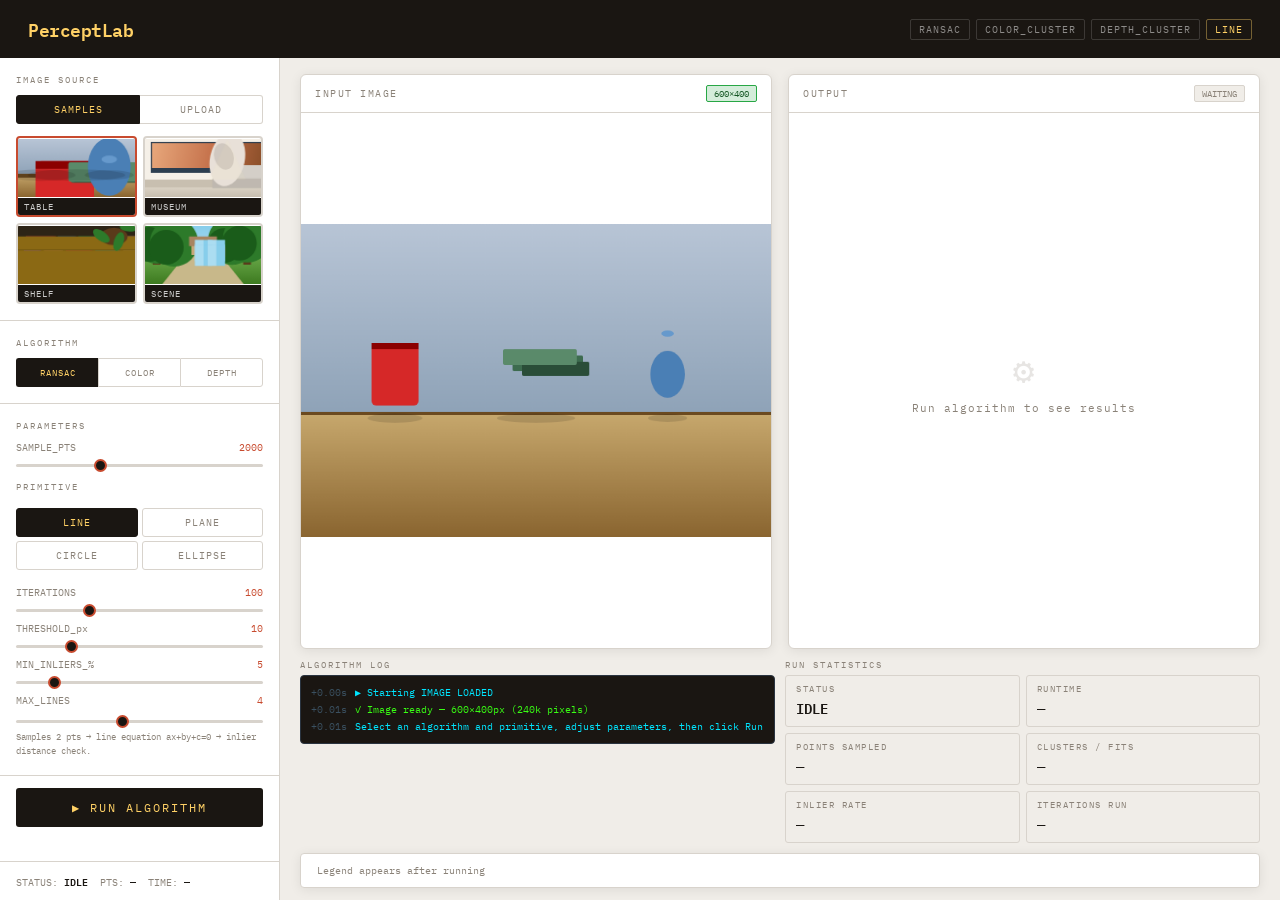
==== commit d9703dc2: "make ts more usable" ====
--- a/index.html
+++ b/index.html
@@ -4,423 +4,7 @@
 <meta charset="UTF-8">
 <meta name="viewport" content="width=device-width, initial-scale=1.0">
 <title>PerceptLab</title>
-<style>
-@import url('https://fonts.googleapis.com/css2?family=IBM+Plex+Mono:wght@400;600&family=DM+Sans:wght@400;500;700&display=swap');
-
-:root {
-  --bg: #f0ede8;
-  --panel: #ffffff;
-  --border: #d8d3cc;
-  --ink: #1a1612;
-  --dim: #8a8278;
-  --accent: #c84b2f;
-  --accent2: #2f6fc8;
-  --accent3: #2a8c4a;
-  --highlight: #ffd166;
-  --shadow: 0 2px 12px rgba(0,0,0,0.08);
-}
-
-* { box-sizing: border-box; margin: 0; padding: 0; }
-
-body {
-  background: var(--bg);
-  color: var(--ink);
-  font-family: 'DM Sans', sans-serif;
-  min-height: 100vh;
-  display: flex;
-  flex-direction: column;
-}
-
-/* Subtle grid texture */
-body::before {
-  content: '';
-  position: fixed; inset: 0;
-  background-image:
-    linear-gradient(rgba(0,0,0,0.03) 1px, transparent 1px),
-    linear-gradient(90deg, rgba(0,0,0,0.03) 1px, transparent 1px);
-  background-size: 32px 32px;
-  pointer-events: none;
-  z-index: 0;
-}
-
-header {
-  position: relative; z-index: 1;
-  display: flex; align-items: center; gap: 16px;
-  padding: 14px 28px;
-  background: var(--ink);
-  color: #f0ede8;
-}
-
-.logo {
-  font-family: 'IBM Plex Mono', monospace;
-  font-size: 18px; font-weight: 600;
-  letter-spacing: -0.5px;
-  color: var(--highlight);
-}
-
-.logo span { color: #f0ede8; opacity: 0.5; }
-
-.header-tags {
-  display: flex; gap: 6px; margin-left: auto;
-}
-
-.tag {
-  font-family: 'IBM Plex Mono', monospace;
-  font-size: 10px; letter-spacing: 1px;
-  padding: 3px 8px;
-  border: 1px solid rgba(255,255,255,0.15);
-  border-radius: 2px;
-  color: rgba(255,255,255,0.5);
-}
-
-.main {
-  position: relative; z-index: 1;
-  display: grid;
-  grid-template-columns: 280px 1fr;
-  flex: 1;
-  min-height: 0;
-}
-
-/* SIDEBAR */
-.sidebar {
-  background: var(--panel);
-  border-right: 1px solid var(--border);
-  display: flex; flex-direction: column;
-  overflow-y: auto;
-}
-
-.sb-section {
-  padding: 16px;
-  border-bottom: 1px solid var(--border);
-}
-
-.sb-label {
-  font-family: 'IBM Plex Mono', monospace;
-  font-size: 9px; letter-spacing: 2px;
-  color: var(--dim);
-  text-transform: uppercase;
-  margin-bottom: 10px;
-}
-
-/* Image source */
-.img-source-tabs {
-  display: flex; gap: 0;
-  margin-bottom: 12px;
-}
-.isrc-tab {
-  flex: 1; padding: 7px 0;
-  font-family: 'IBM Plex Mono', monospace;
-  font-size: 10px; letter-spacing: 1px;
-  background: transparent;
-  border: 1px solid var(--border);
-  color: var(--dim);
-  cursor: pointer;
-  transition: all 0.12s;
-}
-.isrc-tab:first-child { border-radius: 3px 0 0 3px; }
-.isrc-tab:last-child { border-radius: 0 3px 3px 0; border-left: none; }
-.isrc-tab.active {
-  background: var(--ink); color: var(--highlight);
-  border-color: var(--ink);
-}
-
-.upload-zone {
-  border: 2px dashed var(--border);
-  border-radius: 4px;
-  padding: 20px;
-  text-align: center;
-  cursor: pointer;
-  transition: all 0.15s;
-  background: var(--bg);
-}
-.upload-zone:hover, .upload-zone.drag { border-color: var(--accent); background: rgba(200,75,47,0.04); }
-.upload-zone p { font-size: 12px; color: var(--dim); margin-top: 4px; }
-.upload-zone .icon { font-size: 24px; }
-#file-input { display: none; }
-
-.sample-grid {
-  display: grid; grid-template-columns: 1fr 1fr;
-  gap: 6px;
-}
-.sample-btn {
-  padding: 0; border: 2px solid var(--border);
-  border-radius: 4px; overflow: hidden;
-  cursor: pointer; background: none;
-  transition: border-color 0.12s;
-  position: relative;
-}
-.sample-btn:hover { border-color: var(--accent2); }
-.sample-btn.active { border-color: var(--accent); }
-.sample-btn canvas { display: block; width: 100%; height: 60px; }
-.sample-btn .slabel {
-  font-family: 'IBM Plex Mono', monospace;
-  font-size: 9px; letter-spacing: 1px;
-  padding: 3px 6px;
-  background: var(--ink); color: #ccc;
-  text-align: left;
-}
-
-/* Algo tabs */
-.algo-tabs {
-  display: flex; gap: 0;
-}
-.algo-tab {
-  flex: 1; padding: 8px 4px;
-  font-family: 'IBM Plex Mono', monospace;
-  font-size: 9px; letter-spacing: 1px;
-  background: transparent;
-  border: 1px solid var(--border);
-  color: var(--dim);
-  cursor: pointer;
-  transition: all 0.12s;
-  text-align: center;
-}
-.algo-tab:not(:last-child) { border-right: none; }
-.algo-tab:first-child { border-radius: 3px 0 0 3px; }
-.algo-tab:last-child { border-radius: 0 3px 3px 0; }
-.algo-tab.active { background: var(--ink); color: var(--highlight); border-color: var(--ink); }
-
-/* Controls */
-.ctrl-panels > div { display: none; }
-.ctrl-panels > div.show { display: flex; flex-direction: column; gap: 10px; }
-
-.ctrl-row {
-  display: flex; align-items: center;
-  justify-content: space-between; gap: 6px;
-}
-.ctrl-lbl {
-  font-family: 'IBM Plex Mono', monospace;
-  font-size: 10px; color: var(--dim);
-  white-space: nowrap;
-}
-.ctrl-val {
-  font-family: 'IBM Plex Mono', monospace;
-  font-size: 10px; color: var(--accent);
-  min-width: 30px; text-align: right;
-}
-input[type=range] {
-  -webkit-appearance: none; width: 100%;
-  height: 3px; background: var(--border);
-  border-radius: 2px; outline: none;
-}
-input[type=range]::-webkit-slider-thumb {
-  -webkit-appearance: none;
-  width: 13px; height: 13px; border-radius: 50%;
-  background: var(--ink); cursor: pointer;
-  border: 2px solid var(--accent);
-}
-
-.sample-info {
-  font-family: 'IBM Plex Mono', monospace;
-  font-size: 9px; color: var(--dim);
-  line-height: 1.6;
-}
-
-.prim-btn {
-  padding: 7px 4px;
-  font-family: 'IBM Plex Mono', monospace;
-  font-size: 10px; letter-spacing: 1px;
-  background: transparent;
-  border: 1px solid var(--border);
-  color: var(--dim);
-  cursor: pointer;
-  border-radius: 3px;
-  transition: all 0.12s;
-  text-align: center;
-}
-.prim-btn:hover { border-color: var(--accent2); color: var(--accent2); }
-.prim-btn.active { background: var(--ink); color: var(--highlight); border-color: var(--ink); }
-
-/* Tooltips */
-.has-tip { position: relative; cursor: help; }
-.has-tip::after {
-  content: attr(data-tip);
-  position: absolute; left: 0; top: calc(100% + 6px);
-  background: var(--ink); color: #f0ede8;
-  font-family: 'IBM Plex Mono', monospace; font-size: 10px;
-  line-height: 1.5; padding: 7px 10px; border-radius: 3px;
-  width: 200px; z-index: 100; pointer-events: none;
-  opacity: 0; transition: opacity 0.15s;
-  white-space: normal;
-}
-.has-tip:hover::after { opacity: 1; }
-
-/* Progress bar */
-.progress-wrap {
-  height: 3px; background: var(--border); border-radius: 2px;
-  overflow: hidden; margin-top: 2px;
-}
-.progress-bar {
-  height: 100%; background: var(--accent);
-  border-radius: 2px; width: 0%;
-  transition: width 0.1s linear;
-}
-
-/* Log panel */
-.log-panel {
-  background: var(--ink); border-radius: 4px;
-  font-family: 'IBM Plex Mono', monospace; font-size: 10px;
-  color: #8a9aaa; overflow-y: auto; max-height: 130px;
-  padding: 8px 10px; line-height: 1.7;
-  border: 1px solid #2a3440;
-}
-.log-panel .log-line { display: flex; gap: 8px; }
-.log-panel .log-ts  { color: #3a5060; flex-shrink: 0; }
-.log-panel .log-ok  { color: #39ff14; }
-.log-panel .log-info{ color: #00e5ff; }
-.log-panel .log-warn{ color: #ffb300; }
-.log-panel .log-iter{ color: #7a8a9a; }
-
-/* Expanded stats grid */
-.stats-grid {
-  display: grid; grid-template-columns: 1fr 1fr;
-  gap: 6px; padding: 12px 16px;
-  background: var(--panel); border-top: 1px solid var(--border);
-}
-.stat-cell {
-  background: var(--bg); border-radius: 3px;
-  padding: 7px 10px; border: 1px solid var(--border);
-}
-.stat-cell .sk {
-  font-family: 'IBM Plex Mono', monospace;
-  font-size: 9px; letter-spacing: 1.5px; color: var(--dim);
-  text-transform: uppercase; margin-bottom: 2px;
-}
-.stat-cell .sv2 {
-  font-family: 'IBM Plex Mono', monospace;
-  font-size: 14px; font-weight: 600; color: var(--ink);
-}
-.stat-cell .sv2.good { color: var(--accent3); }
-.stat-cell .sv2.warn { color: var(--accent); }
-
-/* Canvas area — add log row */
-.canvas-area {
-  display: grid;
-  grid-template-rows: 1fr auto auto;
-  min-height: 0;
-  padding: 16px 20px 12px;
-  gap: 10px;
-  background: var(--bg);
-}
-
-.log-area {
-  display: grid; grid-template-columns: 1fr 1fr;
-  gap: 10px;
-}
-.log-header {
-  font-family: 'IBM Plex Mono', monospace;
-  font-size: 9px; letter-spacing: 2px; color: var(--dim);
-  margin-bottom: 5px; text-transform: uppercase;
-}
-
-  margin: 12px 16px 0;
-  width: calc(100% - 32px);
-  padding: 12px;
-  background: var(--ink);
-  color: var(--highlight);
-  border: none;
-  font-family: 'IBM Plex Mono', monospace;
-  font-size: 12px; letter-spacing: 2px;
-  cursor: pointer;
-  border-radius: 3px;
-  transition: all 0.15s;
-}
-.run-btn:hover { background: var(--accent); color: white; }
-.run-btn:disabled { opacity: 0.4; cursor: not-allowed; }
-
-/* Status */
-.status-bar {
-  padding: 10px 16px;
-  font-family: 'IBM Plex Mono', monospace;
-  font-size: 10px; color: var(--dim);
-  border-top: 1px solid var(--border);
-  display: flex; flex-wrap: wrap; gap: 12px;
-  margin-top: auto;
-}
-.sv { color: var(--ink); font-weight: 600; }
-
-/* CANVAS AREA */
-.canvas-area {
-  display: grid;
-  grid-template-rows: 1fr auto;
-  min-height: 0;
-  padding: 20px;
-  gap: 12px;
-  background: var(--bg);
-}
-
-.canvas-grid {
-  display: grid;
-  grid-template-columns: 1fr 1fr;
-  gap: 16px;
-  min-height: 0;
-}
-
-.canvas-panel {
-  background: var(--panel);
-  border: 1px solid var(--border);
-  border-radius: 6px;
-  box-shadow: var(--shadow);
-  display: flex; flex-direction: column;
-  overflow: hidden;
-}
-
-.cp-header {
-  padding: 10px 14px;
-  border-bottom: 1px solid var(--border);
-  display: flex; align-items: center;
-  justify-content: space-between;
-}
-
-.cp-title {
-  font-family: 'IBM Plex Mono', monospace;
-  font-size: 10px; letter-spacing: 1.5px;
-  color: var(--dim); text-transform: uppercase;
-}
-
-.cp-badge {
-  font-family: 'IBM Plex Mono', monospace;
-  font-size: 9px; padding: 2px 7px;
-  border-radius: 2px;
-  background: var(--bg);
-  color: var(--dim);
-  border: 1px solid var(--border);
-}
-
-.cp-badge.running { background: #fff3cd; color: #856404; border-color: #ffc107; animation: pulse 0.8s infinite; }
-.cp-badge.done { background: #d4edda; color: #155724; border-color: #28a745; }
-
-@keyframes pulse { 0%,100%{opacity:1} 50%{opacity:0.5} }
-
-canvas { display: block; width: 100%; height: 100%; object-fit: contain; flex: 1; min-height: 0; }
-
-.placeholder {
-  flex: 1; display: flex; flex-direction: column;
-  align-items: center; justify-content: center;
-  gap: 8px; color: var(--dim);
-  font-family: 'IBM Plex Mono', monospace; font-size: 11px;
-  letter-spacing: 1px;
-}
-.placeholder .big { font-size: 36px; opacity: 0.2; }
-
-/* Legend */
-.legend-bar {
-  background: var(--panel);
-  border: 1px solid var(--border);
-  border-radius: 4px;
-  padding: 10px 16px;
-  display: flex; flex-wrap: wrap; gap: 10px;
-  box-shadow: var(--shadow);
-}
-.li {
-  display: flex; align-items: center; gap: 6px;
-  font-family: 'IBM Plex Mono', monospace; font-size: 10px;
-  color: var(--dim);
-}
-.li-dot {
-  width: 10px; height: 10px; border-radius: 50%; flex-shrink: 0;
-}
-</style>
+<link rel="stylesheet" href="style.css">
 </head>
 <body>
 
@@ -435,10 +19,10 @@
 </header>
 
 <div class="main">
-  <!-- SIDEBAR -->
+
+  <!-- ── SIDEBAR ── -->
   <div class="sidebar">
 
-    <!-- Image Source -->
     <div class="sb-section">
       <div class="sb-label">Image Source</div>
       <div class="img-source-tabs">
@@ -455,14 +39,13 @@
           <div class="upload-zone" id="upload-zone">
             <div class="icon">⬆</div>
             <strong style="font-size:13px">Click to browse</strong>
-            <p>or drag & drop an image</p>
+            <p>or drag &amp; drop an image</p>
           </div>
         </label>
         <input type="file" id="file-input" accept="image/*" style="display:none">
       </div>
     </div>
 
-    <!-- Algorithm -->
     <div class="sb-section">
       <div class="sb-label">Algorithm</div>
       <div class="algo-tabs">
@@ -472,92 +55,124 @@
       </div>
     </div>
 
-    <!-- Controls -->
     <div class="sb-section">
       <div class="sb-label">Parameters</div>
       <div class="ctrl-panels">
 
+        <!-- RANSAC -->
         <div id="ctrl-ransac" class="show">
-          <!-- Shared sample pts -->
-          <div class="ctrl-row"><span class="ctrl-lbl">SAMPLE_PTS</span><span class="ctrl-val" id="v-spts">2000</span></div>
+          <div class="ctrl-row has-tip" data-tip="Pixels randomly sampled from the image. More = accurate but slower.">
+            <span class="ctrl-lbl">SAMPLE_PTS</span><span class="ctrl-val" id="v-spts">2000</span>
+          </div>
           <input type="range" id="sl-spts" min="500" max="5000" step="100" value="2000">
 
-          <!-- Primitive selector -->
           <div class="sb-label" style="margin-top:4px;margin-bottom:6px">PRIMITIVE</div>
-          <div style="display:grid;grid-template-columns:1fr 1fr;gap:4px" id="primitive-btns">
+          <div style="display:grid;grid-template-columns:1fr 1fr;gap:4px">
             <button class="prim-btn active" data-prim="line">LINE</button>
             <button class="prim-btn" data-prim="plane">PLANE</button>
             <button class="prim-btn" data-prim="circle">CIRCLE</button>
             <button class="prim-btn" data-prim="ellipse">ELLIPSE</button>
           </div>
 
-          <!-- Shared RANSAC params -->
-          <div class="ctrl-row" style="margin-top:6px"><span class="ctrl-lbl">ITERATIONS</span><span class="ctrl-val" id="v-iters">100</span></div>
+          <div class="ctrl-row has-tip" style="margin-top:6px" data-tip="Random hypothesis samples per model. More = better chance of finding the true fit.">
+            <span class="ctrl-lbl">ITERATIONS</span><span class="ctrl-val" id="v-iters">100</span>
+          </div>
           <input type="range" id="sl-iters" min="20" max="300" value="100">
-          <div class="ctrl-row"><span class="ctrl-lbl">THRESHOLD_px</span><span class="ctrl-val" id="v-thresh">10</span></div>
+          <div class="ctrl-row has-tip" data-tip="Max distance (px) a point can be from the model and still count as an inlier. Lower = stricter fit.">
+            <span class="ctrl-lbl">THRESHOLD_px</span><span class="ctrl-val" id="v-thresh">10</span>
+          </div>
           <input type="range" id="sl-thresh" min="2" max="40" value="10">
-          <div class="ctrl-row"><span class="ctrl-lbl">MIN_INLIERS_%</span><span class="ctrl-val" id="v-mininl">5</span></div>
+          <div class="ctrl-row has-tip" data-tip="Min fraction of points that must agree with the model for it to be accepted.">
+            <span class="ctrl-lbl">MIN_INLIERS_%</span><span class="ctrl-val" id="v-mininl">5</span>
+          </div>
           <input type="range" id="sl-mininl" min="1" max="30" value="5">
 
-          <!-- Per-primitive params -->
           <div id="pp-line">
-            <div class="ctrl-row"><span class="ctrl-lbl">MAX_LINES</span><span class="ctrl-val" id="v-planes">4</span></div>
+            <div class="ctrl-row has-tip" data-tip="Max lines to extract sequentially. Each line's inliers are removed before finding the next.">
+              <span class="ctrl-lbl">MAX_LINES</span><span class="ctrl-val" id="v-planes">4</span>
+            </div>
             <input type="range" id="sl-planes" min="1" max="8" value="4">
-            <div class="sample-info" style="margin-top:2px">Fits N dominant lines. Samples 2 pts → line equation → counts inliers within threshold distance.</div>
+            <div class="sample-info" style="margin-top:2px">Samples 2 pts → line equation ax+by+c=0 → inlier distance check.</div>
           </div>
           <div id="pp-plane" style="display:none">
-            <div class="ctrl-row"><span class="ctrl-lbl">MAX_PLANES</span><span class="ctrl-val" id="v-maxplanes">3</span></div>
+            <div class="ctrl-row has-tip" data-tip="Max planar regions to extract. Each region is suppressed before finding the next.">
+              <span class="ctrl-lbl">MAX_PLANES</span><span class="ctrl-val" id="v-maxplanes">3</span>
+            </div>
             <input type="range" id="sl-maxplanes" min="1" max="6" value="3">
-            <div class="sample-info" style="margin-top:2px">Projects 2D homography. Samples 4 point correspondences to estimate dominant flat surface regions.</div>
+            <div class="sample-info" style="margin-top:2px">Samples 3 pts → dominant flat band → draws convex hull of inliers.</div>
           </div>
           <div id="pp-circle" style="display:none">
-            <div class="ctrl-row"><span class="ctrl-lbl">MAX_CIRCLES</span><span class="ctrl-val" id="v-maxcircles">3</span></div>
+            <div class="ctrl-row has-tip" data-tip="Max circles to find sequentially.">
+              <span class="ctrl-lbl">MAX_CIRCLES</span><span class="ctrl-val" id="v-maxcircles">3</span>
+            </div>
             <input type="range" id="sl-maxcircles" min="1" max="6" value="3">
-            <div class="ctrl-row"><span class="ctrl-lbl">MIN_RADIUS_px</span><span class="ctrl-val" id="v-minr">15</span></div>
+            <div class="ctrl-row has-tip" data-tip="Circles smaller than this are rejected as noise.">
+              <span class="ctrl-lbl">MIN_RADIUS_px</span><span class="ctrl-val" id="v-minr">15</span>
+            </div>
             <input type="range" id="sl-minr" min="5" max="80" value="15">
-            <div class="ctrl-row"><span class="ctrl-lbl">MAX_RADIUS_px</span><span class="ctrl-val" id="v-maxr">120</span></div>
+            <div class="ctrl-row has-tip" data-tip="Circles larger than this are rejected.">
+              <span class="ctrl-lbl">MAX_RADIUS_px</span><span class="ctrl-val" id="v-maxr">120</span>
+            </div>
             <input type="range" id="sl-maxr" min="20" max="300" value="120">
-            <div class="sample-info" style="margin-top:2px">Samples 3 pts → unique circumscribed circle → counts inliers within radial threshold.</div>
+            <div class="sample-info" style="margin-top:2px">Samples 3 pts → circumscribed circle → radial distance check.</div>
           </div>
           <div id="pp-ellipse" style="display:none">
-            <div class="ctrl-row"><span class="ctrl-lbl">MAX_ELLIPSES</span><span class="ctrl-val" id="v-maxell">2</span></div>
+            <div class="ctrl-row has-tip" data-tip="Max ellipses to fit sequentially.">
+              <span class="ctrl-lbl">MAX_ELLIPSES</span><span class="ctrl-val" id="v-maxell">2</span>
+            </div>
             <input type="range" id="sl-maxell" min="1" max="5" value="2">
-            <div class="ctrl-row"><span class="ctrl-lbl">ASPECT_RATIO</span><span class="ctrl-val" id="v-aspect">0.5</span></div>
+            <div class="ctrl-row has-tip" data-tip="Min ratio of minor/major axis. 0.1 = very elongated allowed; 0.9 = near-circles only.">
+              <span class="ctrl-lbl">ASPECT_RATIO</span><span class="ctrl-val" id="v-aspect">0.5</span>
+            </div>
             <input type="range" id="sl-aspect" min="1" max="9" value="5">
-            <div class="sample-info" style="margin-top:2px">Samples 5 pts → fits general conic/ellipse. Threshold = algebraic distance. Slower but powerful.</div>
-          </div>
-        </div>
-
+            <div class="sample-info" style="margin-top:2px">Samples 5 pts → algebraic conic fit. Slower but handles tilted ellipses.</div>
+          </div>
+        </div>
+
+        <!-- COLOR -->
         <div id="ctrl-color" style="display:none">
-          <div class="ctrl-row has-tip" data-tip="How many pixels to sample from the image as color data points. More = finer clusters but slower K-Means."><span class="ctrl-lbl">SAMPLE_PTS</span><span class="ctrl-val" id="v-spts2">3000</span></div>
+          <div class="ctrl-row has-tip" data-tip="Pixels sampled for clustering. More = finer result but slower.">
+            <span class="ctrl-lbl">SAMPLE_PTS</span><span class="ctrl-val" id="v-spts2">3000</span>
+          </div>
           <input type="range" id="sl-spts2" min="500" max="8000" step="100" value="3000">
-          <div class="ctrl-row has-tip" data-tip="Number of color clusters K. K-Means++ will initialize them spread across color space, then iterate to convergence."><span class="ctrl-lbl">K_CLUSTERS</span><span class="ctrl-val" id="v-k">6</span></div>
+          <div class="ctrl-row has-tip" data-tip="Number of color clusters K. K-Means++ seeds them spread across color space.">
+            <span class="ctrl-lbl">K_CLUSTERS</span><span class="ctrl-val" id="v-k">6</span>
+          </div>
           <input type="range" id="sl-k" min="2" max="12" value="6">
-          <div class="ctrl-row has-tip" data-tip="Maximum K-Means iterations. Stops early if centroids converge. Higher = more accurate but diminishing returns."><span class="ctrl-lbl">MAX_ITER</span><span class="ctrl-val" id="v-kmiter">25</span></div>
+          <div class="ctrl-row has-tip" data-tip="Max K-Means iterations. Stops early on convergence.">
+            <span class="ctrl-lbl">MAX_ITER</span><span class="ctrl-val" id="v-kmiter">25</span>
+          </div>
           <input type="range" id="sl-kmiter" min="5" max="60" value="25">
-          <div class="ctrl-row has-tip" data-tip="RGB: raw channels. LAB: perceptually uniform (recommended for natural images). HSV: separates hue from brightness."><span class="ctrl-lbl">COLOR_SPACE</span><span class="ctrl-val" id="v-cspace">RGB</span></div>
+          <div class="ctrl-row has-tip" data-tip="RGB: raw channels. LAB: perceptually uniform (best for photos). HSV: separates hue from brightness.">
+            <span class="ctrl-lbl">COLOR_SPACE</span><span class="ctrl-val" id="v-cspace">RGB</span>
+          </div>
           <div style="display:flex;gap:4px;margin-top:2px">
             <button class="isrc-tab active" style="flex:1;font-size:9px;padding:5px" data-cspace="RGB">RGB</button>
             <button class="isrc-tab" style="flex:1;font-size:9px;padding:5px" data-cspace="LAB">LAB</button>
             <button class="isrc-tab" style="flex:1;font-size:9px;padding:5px" data-cspace="HSV">HSV</button>
           </div>
-          <div class="sample-info" style="margin-top:4px">
-            Groups pixels by color similarity using K-Means++. Each cluster gets a unique overlay color. Centroid markers show spatial center of each cluster.
-          </div>
-        </div>
-
+          <div class="sample-info" style="margin-top:4px">Groups pixels by color similarity. Centroid markers show spatial center of each cluster.</div>
+        </div>
+
+        <!-- DEPTH -->
         <div id="ctrl-depth" style="display:none">
-          <div class="ctrl-row has-tip" data-tip="How many pixels to sample. More points = denser clusters and better DBSCAN coverage."><span class="ctrl-lbl">SAMPLE_PTS</span><span class="ctrl-val" id="v-spts3">3000</span></div>
+          <div class="ctrl-row has-tip" data-tip="Pixels sampled. More = denser DBSCAN coverage.">
+            <span class="ctrl-lbl">SAMPLE_PTS</span><span class="ctrl-val" id="v-spts3">3000</span>
+          </div>
           <input type="range" id="sl-spts3" min="500" max="6000" step="100" value="3000">
-          <div class="ctrl-row has-tip" data-tip="Number of depth layers to stratify the image into before running DBSCAN. More bins = finer depth resolution."><span class="ctrl-lbl">DEPTH_BINS</span><span class="ctrl-val" id="v-dbins">6</span></div>
+          <div class="ctrl-row has-tip" data-tip="Depth layers to split the image into. More bins = finer depth resolution.">
+            <span class="ctrl-lbl">DEPTH_BINS</span><span class="ctrl-val" id="v-dbins">6</span>
+          </div>
           <input type="range" id="sl-dbins" min="2" max="12" value="6">
-          <div class="ctrl-row has-tip" data-tip="DBSCAN neighborhood radius (pixels). Points within ε of each other are considered neighbors. Larger = bigger, fewer clusters."><span class="ctrl-lbl">SPATIAL_ε_px</span><span class="ctrl-val" id="v-deps">20</span></div>
+          <div class="ctrl-row has-tip" data-tip="DBSCAN neighborhood radius (px). Points within ε are considered neighbors.">
+            <span class="ctrl-lbl">SPATIAL_ε_px</span><span class="ctrl-val" id="v-deps">20</span>
+          </div>
           <input type="range" id="sl-deps" min="5" max="80" value="20">
-          <div class="ctrl-row has-tip" data-tip="Minimum points in a neighborhood to form a cluster core. Higher = noisier areas become 'noise' rather than clusters."><span class="ctrl-lbl">MIN_PTS</span><span class="ctrl-val" id="v-dmin">10</span></div>
+          <div class="ctrl-row has-tip" data-tip="Min points to form a DBSCAN cluster core. Higher = sparser areas become noise.">
+            <span class="ctrl-lbl">MIN_PTS</span><span class="ctrl-val" id="v-dmin">10</span>
+          </div>
           <input type="range" id="sl-dmin" min="3" max="40" value="10">
-          <div class="sample-info" style="margin-top:4px">
-            Simulates depth from luminance (bright=near, dark=far). Stratifies into depth bins, runs DBSCAN spatially within each bin.
-          </div>
+          <div class="sample-info" style="margin-top:4px">Simulates depth from luminance (bright=near). Bins by depth, then DBSCAN within each bin.</div>
         </div>
 
       </div>
@@ -565,15 +180,14 @@
 
     <button class="run-btn" id="btn-run" disabled>▶ RUN — load image first</button>
 
-    <div class="status-bar" id="status-bar">
+    <div class="status-bar">
       <span>STATUS: <span class="sv" id="s-status">IDLE</span></span>
       <span>PTS: <span class="sv" id="s-pts">—</span></span>
-      <span>CLUSTERS: <span class="sv" id="s-cl">—</span></span>
       <span>TIME: <span class="sv" id="s-time">—</span></span>
     </div>
   </div>
 
-  <!-- CANVAS AREA -->
+  <!-- ── CANVAS AREA ── -->
   <div class="canvas-area">
     <div class="canvas-grid">
       <div class="canvas-panel">
@@ -592,7 +206,9 @@
           <span class="cp-title" id="out-title">OUTPUT</span>
           <span class="cp-badge" id="badge-out">WAITING</span>
         </div>
-        <div id="progress-wrap" class="progress-wrap" style="margin:0;border-radius:0;display:none"><div class="progress-bar" id="progress-bar"></div></div>
+        <div id="progress-wrap" class="progress-wrap" style="display:none">
+          <div class="progress-bar" id="progress-bar"></div>
+        </div>
         <div class="placeholder" id="ph-out">
           <div class="big">⚙</div>
           <div>Run algorithm to see results</div>
@@ -601,17 +217,19 @@
       </div>
     </div>
 
-    <!-- Log + stats row -->
     <div class="log-area">
       <div>
         <div class="log-header">Algorithm Log</div>
         <div class="log-panel" id="log-panel">
-          <div class="log-line"><span class="log-ts">00:00</span><span class="log-info">PerceptLab ready. Load an image to begin.</span></div>
+          <div class="log-line">
+            <span class="log-ts">+0.00s</span>
+            <span class="log-info">PerceptLab ready. Load an image to begin.</span>
+          </div>
         </div>
       </div>
       <div>
         <div class="log-header">Run Statistics</div>
-        <div class="stats-grid" style="padding:0;background:transparent;border:none">
+        <div class="stats-grid">
           <div class="stat-cell"><div class="sk">Status</div><div class="sv2" id="s-status">IDLE</div></div>
           <div class="stat-cell"><div class="sk">Runtime</div><div class="sv2" id="s-time">—</div></div>
           <div class="stat-cell"><div class="sk">Points Sampled</div><div class="sv2" id="s-pts">—</div></div>
@@ -623,1069 +241,13 @@
     </div>
 
     <div class="legend-bar" id="legend">
-      <span class="li" style="color:var(--dim);font-family:'IBM Plex Mono',monospace;font-size:10px">Legend appears after running</span>
+      <span class="li" style="font-family:'IBM Plex Mono',monospace;font-size:10px">Legend appears after running</span>
     </div>
   </div>
+
 </div>
 
-<script>
-// =====================================================================
-// GLOBALS
-// =====================================================================
-const COLORS = [
-  '#e63946','#2a9d8f','#e9c46a','#457b9d','#a8dadc',
-  '#f4a261','#264653','#e76f51','#06d6a0','#118ab2',
-  '#ffd166','#9b5de5'
-];
-
-let loadedImage = null;    // ImageData from loaded image
-let currentAlgo = 'ransac';
-let currentCspace = 'RGB';
-let sampledPoints = [];    // {x, y, r, g, b, depth}
-
-const cInput  = document.getElementById('c-input');
-const cOutput = document.getElementById('c-output');
-const ctxIn   = cInput.getContext('2d');
-const ctxOut  = cOutput.getContext('2d');
-
-// =====================================================================
-// SYNTHETIC SAMPLE IMAGE GENERATION
-// =====================================================================
-const SAMPLES = [
-  { name: 'TABLE', fn: genTable },
-  { name: 'MUSEUM', fn: genMuseum },
-  { name: 'SHELF', fn: genShelf },
-  { name: 'SCENE', fn: genScene },
-];
-
-function genTable(ctx, w, h) {
-  // Background wall
-  const wall = ctx.createLinearGradient(0,0,0,h*0.6);
-  wall.addColorStop(0, '#b8c5d6'); wall.addColorStop(1, '#8fa3b8');
-  ctx.fillStyle = wall; ctx.fillRect(0, 0, w, h*0.62);
-
-  // Table surface
-  const tbl = ctx.createLinearGradient(0,h*0.6,0,h);
-  tbl.addColorStop(0,'#c8a96e'); tbl.addColorStop(1,'#8a6530');
-  ctx.fillStyle = tbl; ctx.fillRect(0, h*0.6, w, h*0.4);
-
-  // Table edge line
-  ctx.fillStyle = '#6b4a20'; ctx.fillRect(0, h*0.6, w, 4);
-
-  // Objects on table
-  // Mug
-  ctx.fillStyle = '#d62828'; roundRect(ctx, w*0.15, h*0.38, 60, 80, 6);
-  ctx.fillStyle = '#8b0000'; ctx.fillRect(w*0.15, h*0.38, 60, 8);
-  // Book stack
-  ctx.fillStyle = '#3d6b4f'; roundRect(ctx, w*0.45, h*0.42, 90, 20, 2);
-  ctx.fillStyle = '#2a4d38'; roundRect(ctx, w*0.47, h*0.44, 86, 18, 2);
-  ctx.fillStyle = '#5a8a6a'; roundRect(ctx, w*0.43, h*0.40, 94, 20, 2);
-  // Vase
-  ctx.fillStyle = '#4a7fb5';
-  ctx.beginPath(); ctx.ellipse(w*0.78, h*0.48, 22, 30, 0, 0, Math.PI*2); ctx.fill();
-  ctx.fillStyle = '#6699cc';
-  ctx.beginPath(); ctx.ellipse(w*0.78, h*0.35, 8, 4, 0, 0, Math.PI*2); ctx.fill();
-  // Shadow under objects
-  ctx.fillStyle = 'rgba(0,0,0,0.12)';
-  ctx.beginPath(); ctx.ellipse(w*0.2, h*0.62, 35, 6, 0, 0, Math.PI*2); ctx.fill();
-  ctx.beginPath(); ctx.ellipse(w*0.5, h*0.62, 50, 6, 0, 0, Math.PI*2); ctx.fill();
-  ctx.beginPath(); ctx.ellipse(w*0.78, h*0.62, 25, 5, 0, 0, Math.PI*2); ctx.fill();
-}
-
-function genMuseum(ctx, w, h) {
-  // Marble floor
-  const floor = ctx.createLinearGradient(0,h*0.7,0,h);
-  floor.addColorStop(0,'#e8e0d4'); floor.addColorStop(1,'#c8bfb0');
-  ctx.fillStyle = floor; ctx.fillRect(0,h*0.7,w,h*0.3);
-  // Wall
-  ctx.fillStyle = '#f5f0e8'; ctx.fillRect(0,0,w,h*0.72);
-  // Baseboard
-  ctx.fillStyle = '#c8bfb0'; ctx.fillRect(0,h*0.7,w,8);
-
-  // Painting 1
-  ctx.fillStyle = '#2c3e50'; ctx.fillRect(w*0.05, h*0.05, 140, 5); // frame top
-  ctx.fillStyle = '#2c3e50'; ctx.fillRect(w*0.05, h*0.5, 140, 5);
-  ctx.fillStyle = '#2c3e50'; ctx.fillRect(w*0.05, h*0.05, 5, h*0.45+5);
-  ctx.fillStyle = '#2c3e50'; ctx.fillRect(w*0.05+135, h*0.05, 5, h*0.45+5);
-  const pg = ctx.createLinearGradient(w*0.06, h*0.06, w*0.05+130, h*0.49);
-  pg.addColorStop(0,'#e8a87c'); pg.addColorStop(0.5,'#c4704a'); pg.addColorStop(1,'#7a4520');
-  ctx.fillStyle = pg; ctx.fillRect(w*0.06, h*0.07, 130, h*0.43);
-
-  // Pedestal with sculpture
-  ctx.fillStyle = '#d4cfc8'; ctx.fillRect(w*0.6, h*0.45, 100, h*0.25);
-  ctx.fillStyle = '#bfb8b0'; ctx.fillRect(w*0.58, h*0.68, 104, 10);
-  // Sculpture (abstract shapes)
-  ctx.fillStyle = '#e8e0d8';
-  ctx.beginPath(); ctx.ellipse(w*0.71, h*0.35, 18, 28, 0.2, 0, Math.PI*2); ctx.fill();
-  ctx.fillStyle = '#d0c8c0';
-  ctx.beginPath(); ctx.ellipse(w*0.68, h*0.3, 10, 14, -0.3, 0, Math.PI*2); ctx.fill();
-
-  // Spotlight cone
-  ctx.fillStyle = 'rgba(255,240,180,0.08)';
-  ctx.beginPath(); ctx.moveTo(w*0.71, 0); ctx.lineTo(w*0.55, h*0.7); ctx.lineTo(w*0.87, h*0.7); ctx.closePath(); ctx.fill();
-}
-
-function genShelf(ctx, w, h) {
-  // Background
-  ctx.fillStyle = '#2d2416'; ctx.fillRect(0,0,w,h);
-  // Shelf boards
-  const shelves = [h*0.18, h*0.42, h*0.65, h*0.88];
-  shelves.forEach(sy => {
-    ctx.fillStyle = '#8B6914'; ctx.fillRect(0, sy, w, 14);
-    ctx.fillStyle = '#6b4f0e'; ctx.fillRect(0, sy+14, w, 3);
-  });
-  // Books between shelves
-  const bookColors = ['#c84b2f','#457b9d','#2a8c4a','#9b5de5','#f4a261','#e63946','#2a9d8f','#e9c46a'];
-  let bx = 8;
-  for (let i = 0; i < 8; i++) {
-    const bw = 18 + Math.random()*14;
-    const bh = (shelves[1]-shelves[0]-14) * (0.5+Math.random()*0.5);
-    ctx.fillStyle = bookColors[i % bookColors.length];
-    ctx.fillRect(bx, shelves[0]-bh, bw, bh);
-    ctx.fillStyle = 'rgba(0,0,0,0.2)';
-    ctx.fillRect(bx+bw-2, shelves[0]-bh, 2, bh);
-    bx += bw + 2;
-  }
-  bx = 6;
-  for (let i = 0; i < 9; i++) {
-    const bw = 16 + Math.random()*16;
-    const bh = (shelves[2]-shelves[1]-14) * (0.4+Math.random()*0.55);
-    ctx.fillStyle = bookColors[(i+3) % bookColors.length];
-    ctx.fillRect(bx, shelves[1]-bh, bw, bh);
-    ctx.fillStyle = 'rgba(0,0,0,0.15)';
-    ctx.fillRect(bx+bw-2, shelves[1]-bh, 2, bh);
-    bx += bw + 3;
-  }
-  // Plant on top shelf
-  ctx.fillStyle = '#5a3a1a';
-  ctx.beginPath(); ctx.ellipse(w*0.82, shelves[0], 14, 9, 0, 0, Math.PI*2); ctx.fill();
-  ctx.fillStyle = '#2d7a2a';
-  for (let i = 0; i < 5; i++) {
-    const a = (i/5)*Math.PI*2;
-    ctx.beginPath(); ctx.ellipse(w*0.82+Math.cos(a)*16, shelves[0]-Math.sin(a)*16-10, 10, 5, a, 0, Math.PI*2); ctx.fill();
-  }
-}
-
-function genScene(ctx, w, h) {
-  // Sky
-  const sky = ctx.createLinearGradient(0,0,0,h*0.5);
-  sky.addColorStop(0,'#87ceeb'); sky.addColorStop(1,'#b0d8f0');
-  ctx.fillStyle = sky; ctx.fillRect(0,0,w,h*0.5);
-  // Ground
-  const gnd = ctx.createLinearGradient(0,h*0.5,0,h);
-  gnd.addColorStop(0,'#6aaa4a'); gnd.addColorStop(1,'#3d7a20');
-  ctx.fillStyle = gnd; ctx.fillRect(0,h*0.5,w,h*0.5);
-  // Path
-  ctx.fillStyle = '#c8b88a';
-  ctx.beginPath(); ctx.moveTo(w*0.35,h*0.5); ctx.lineTo(w*0.65,h*0.5); ctx.lineTo(w*0.85,h); ctx.lineTo(w*0.15,h); ctx.closePath(); ctx.fill();
-  // Trees
-  [[0.1,0.4],[0.25,0.45],[0.75,0.42],[0.88,0.38]].forEach(([fx,fy]) => {
-    ctx.fillStyle = '#5a3a1a'; ctx.fillRect(fx*w-4, fy*h, 8, h*(0.5-fy)+10);
-    ctx.fillStyle = '#2d7a2a';
-    ctx.beginPath(); ctx.arc(fx*w, fy*h-10, 25, 0, Math.PI*2); ctx.fill();
-    ctx.fillStyle = '#1a5c1a';
-    ctx.beginPath(); ctx.arc(fx*w-8, fy*h-5, 18, 0, Math.PI*2); ctx.fill();
-  });
-  // Building
-  ctx.fillStyle = '#c8a87a'; ctx.fillRect(w*0.4, h*0.2, w*0.2, h*0.3);
-  ctx.fillStyle = '#a88460'; ctx.fillRect(w*0.38, h*0.18, w*0.24, 10);
-  ctx.fillStyle = '#6b4a20'; ctx.fillRect(w*0.46, h*0.36, 28, h*0.14+2);
-  [[0.43,0.24],[0.54,0.24],[0.43,0.32],[0.54,0.32]].forEach(([fx,fy]) => {
-    ctx.fillStyle = '#87ceeb'; ctx.fillRect(fx*w, fy*h, 18, 22);
-    ctx.fillStyle = 'rgba(255,255,255,0.3)'; ctx.fillRect(fx*w,fy*h,9,22);
-  });
-}
-
-function roundRect(ctx, x, y, w, h, r) {
-  ctx.beginPath();
-  ctx.moveTo(x+r, y);
-  ctx.lineTo(x+w-r, y); ctx.arcTo(x+w, y, x+w, y+r, r);
-  ctx.lineTo(x+w, y+h-r); ctx.arcTo(x+w, y+h, x+w-r, y+h, r);
-  ctx.lineTo(x+r, y+h); ctx.arcTo(x, y+h, x, y+h-r, r);
-  ctx.lineTo(x, y+r); ctx.arcTo(x, y, x+r, y, r);
-  ctx.closePath(); ctx.fill();
-}
-
-// Build sample thumbnails
-function buildSamples() {
-  const grid = document.getElementById('sample-grid');
-  SAMPLES.forEach((s, si) => {
-    const btn = document.createElement('button');
-    btn.className = 'sample-btn';
-    const tn = document.createElement('canvas');
-    tn.width = 120; tn.height = 60;
-    const tc = tn.getContext('2d');
-    s.fn(tc, 120, 60);
-    const lbl = document.createElement('div');
-    lbl.className = 'slabel'; lbl.textContent = s.name;
-    btn.appendChild(tn); btn.appendChild(lbl);
-    btn.addEventListener('click', () => {
-      document.querySelectorAll('.sample-btn').forEach(b => b.classList.remove('active'));
-      btn.classList.add('active');
-      loadSample(si);
-    });
-    grid.appendChild(btn);
-    s._canvas = tn;
-  });
-}
-
-function loadSample(idx) {
-  const S = SAMPLES[idx];
-  const oc = document.createElement('canvas');
-  oc.width = 600; oc.height = 400;
-  S.fn(oc.getContext('2d'), 600, 400);
-  setImage(oc);
-}
-
-// =====================================================================
-// IMAGE LOADING
-// =====================================================================
-function setImage(sourceCanvas) {
-  const W = sourceCanvas.width, H = sourceCanvas.height;
-  cInput.width = W; cInput.height = H;
-  ctxIn.drawImage(sourceCanvas, 0, 0);
-  loadedImage = ctxIn.getImageData(0, 0, W, H);
-
-  document.getElementById('ph-in').style.display = 'none';
-  cInput.style.display = 'block';
-  document.getElementById('badge-in').textContent = `${W}×${H}`;
-  document.getElementById('badge-in').className = 'cp-badge done';
-  document.getElementById('btn-run').disabled = false;
-  document.getElementById('btn-run').textContent = '▶ RUN ALGORITHM';
-  document.getElementById('s-pts').textContent = '—';
-  LOG.start('IMAGE LOADED');
-  LOG.ok(`Image ready — ${W}×${H}px (${(W*H/1000).toFixed(0)}k pixels)`);
-  LOG.info('Select an algorithm and primitive, adjust parameters, then click Run');
-
-  // Reset output
-  document.getElementById('ph-out').style.display = 'flex';
-  cOutput.style.display = 'none';
-  document.getElementById('badge-out').textContent = 'WAITING';
-  document.getElementById('badge-out').className = 'cp-badge';
-  setLegend([]);
-}
-
-function loadImageFile(file) {
-  const reader = new FileReader();
-  reader.onload = e => {
-    const img = new Image();
-    img.onload = () => {
-      const oc = document.createElement('canvas');
-      const maxW = 800, maxH = 600;
-      let w = img.width, h = img.height;
-      if (w > maxW) { h = h*(maxW/w); w = maxW; }
-      if (h > maxH) { w = w*(maxH/h); h = maxH; }
-      oc.width = Math.round(w); oc.height = Math.round(h);
-      oc.getContext('2d').drawImage(img, 0, 0, oc.width, oc.height);
-      setImage(oc);
-    };
-    img.src = e.target.result;
-  };
-  reader.readAsDataURL(file);
-}
-
-// =====================================================================
-// POINT SAMPLING
-// =====================================================================
-function samplePoints(n) {
-  if (!loadedImage) return [];
-  const {data, width, height} = loadedImage;
-  const pts = [];
-  // Stratified sampling
-  const step = Math.max(1, Math.floor(Math.sqrt(width * height / n)));
-  for (let y = 0; y < height; y += step) {
-    for (let x = 0; x < width; x += step) {
-      const i = (y * width + x) * 4;
-      const r = data[i], g = data[i+1], b = data[i+2];
-      // Luminance as simulated depth (brighter = closer)
-      const lum = 0.299*r + 0.587*g + 0.114*b;
-      // Add slight jitter
-      const jx = x + (Math.random()-0.5)*step;
-      const jy = y + (Math.random()-0.5)*step;
-      pts.push({ x: jx, y: jy, r, g, b, depth: lum });
-    }
-  }
-  // Shuffle and cap
-  for (let i = pts.length-1; i > 0; i--) {
-    const j = Math.floor(Math.random()*(i+1));
-    [pts[i],pts[j]] = [pts[j],pts[i]];
-  }
-  return pts.slice(0, n);
-}
-
-// =====================================================================
-// COLOR SPACE CONVERSION
-// =====================================================================
-function toColorSpace(r, g, b, space) {
-  if (space === 'RGB') return [r/255, g/255, b/255];
-  if (space === 'HSV') {
-    r/=255; g/=255; b/=255;
-    const max=Math.max(r,g,b), min=Math.min(r,g,b), d=max-min;
-    let h=0;
-    if(d>0){
-      if(max===r) h=((g-b)/d)%6;
-      else if(max===g) h=(b-r)/d+2;
-      else h=(r-g)/d+4;
-      h/=6; if(h<0)h+=1;
-    }
-    return [h, max===0?0:d/max, max];
-  }
-  if (space === 'LAB') {
-    // sRGB -> linear -> XYZ -> LAB
-    const lin = v => { v/=255; return v>0.04045 ? Math.pow((v+0.055)/1.055,2.4) : v/12.92; };
-    const rl=lin(r),gl=lin(g),bl=lin(b);
-    const X=(rl*0.4124+gl*0.3576+bl*0.1805)/0.95047;
-    const Y=(rl*0.2126+gl*0.7152+bl*0.0722)/1.00000;
-    const Z=(rl*0.0193+gl*0.1192+bl*0.9505)/1.08883;
-    const f = v => v>0.008856 ? Math.cbrt(v) : 7.787*v+16/116;
-    const L=116*f(Y)-16, A=500*(f(X)-f(Y)), B=200*(f(Y)-f(Z));
-    return [L/100, (A+128)/255, (B+128)/255];
-  }
-  return [r/255, g/255, b/255];
-}
-
-function colorDist(a, b) {
-  return (a[0]-b[0])**2 + (a[1]-b[1])**2 + (a[2]-b[2])**2;
-}
-
-// =====================================================================
-// DRAW HELPERS
-// =====================================================================
-function showOutput(title) {
-  document.getElementById('ph-out').style.display = 'none';
-  cOutput.style.display = 'block';
-  cOutput.width = loadedImage.width;
-  cOutput.height = loadedImage.height;
-  document.getElementById('out-title').textContent = title;
-  document.getElementById('badge-out').textContent = 'RUNNING';
-  document.getElementById('badge-out').className = 'cp-badge running';
-}
-
-function finishOutput() {
-  document.getElementById('badge-out').textContent = 'DONE';
-  document.getElementById('badge-out').className = 'cp-badge done';
-}
-
-function setLegend(items) {
-  const lg = document.getElementById('legend');
-  if (!items.length) {
-    lg.innerHTML = '<span class="li" style="font-family:\'IBM Plex Mono\',monospace;font-size:10px;color:var(--dim)">Legend appears after running</span>';
-    return;
-  }
-  lg.innerHTML = items.map(it => `
-    <div class="li">
-      <div class="li-dot" style="background:${it.color}"></div>
-      ${it.label}
-    </div>
-  `).join('');
-}
-
-function setStats(clusters, ms, pts, inliers, totalIters) {
-  document.getElementById('s-status').textContent = 'DONE';
-  document.getElementById('s-status').className = 'sv2 good';
-  document.getElementById('s-time').textContent = ms.toFixed(0) + 'ms';
-  document.getElementById('s-pts').textContent = pts.toLocaleString();
-  document.getElementById('s-cl').textContent = clusters;
-  document.getElementById('s-iters').textContent = totalIters !== undefined ? totalIters.toLocaleString() : '—';
-  if (inliers !== undefined && pts > 0) {
-    const rate = ((inliers / pts) * 100).toFixed(1) + '%';
-    const el = document.getElementById('s-inlrate');
-    el.textContent = rate;
-    el.className = 'sv2 ' + (inliers/pts > 0.3 ? 'good' : inliers/pts > 0.1 ? '' : 'warn');
-  } else {
-    document.getElementById('s-inlrate').textContent = '—';
-  }
-}
-
-// =====================================================================
-// LOGGER
-// =====================================================================
-const LOG = (() => {
-  const panel = () => document.getElementById('log-panel');
-  let startMs = 0;
-  function ts() {
-    const e = performance.now() - startMs;
-    const s = (e/1000).toFixed(2);
-    return `+${s}s`;
-  }
-  function append(cls, msg) {
-    const p = panel();
-    const line = document.createElement('div');
-    line.className = 'log-line';
-    line.innerHTML = `<span class="log-ts">${ts()}</span><span class="${cls}">${msg}</span>`;
-    p.appendChild(line);
-    p.scrollTop = p.scrollHeight;
-  }
-  return {
-    start(label) {
-      startMs = performance.now();
-      const p = panel();
-      p.innerHTML = '';
-      append('log-info', `▶ Starting ${label}`);
-    },
-    info:  msg => append('log-info', msg),
-    ok:    msg => append('log-ok',   '✓ ' + msg),
-    warn:  msg => append('log-warn', '⚠ ' + msg),
-    iter:  msg => append('log-iter', msg),
-    step:  msg => append('log-info', '→ ' + msg),
-  };
-})();
-
-// =====================================================================
-// PROGRESS BAR
-// =====================================================================
-function setProgress(pct) {
-  const wrap = document.getElementById('progress-wrap');
-  const bar  = document.getElementById('progress-bar');
-  wrap.style.display = pct >= 100 || pct < 0 ? 'none' : 'block';
-  bar.style.width = Math.min(pct, 100) + '%';
-}
-
-// =====================================================================
-// RANSAC SHARED HELPERS
-// =====================================================================
-function getRansacParams() {
-  return {
-    nPts:      parseInt(document.getElementById('sl-spts').value),
-    iters:     parseInt(document.getElementById('sl-iters').value),
-    thresh:    parseInt(document.getElementById('sl-thresh').value),
-    minInlPct: parseInt(document.getElementById('sl-mininl').value) / 100,
-  };
-}
-function ransacSetup(title) {
-  const p = getRansacParams();
-  const pts = samplePoints(p.nPts);
-  p.minInl = Math.floor(pts.length * p.minInlPct);
-  showOutput(title);
-  ctxOut.drawImage(cInput, 0, 0);
-  ctxOut.fillStyle = 'rgba(10,12,15,0.52)';
-  ctxOut.fillRect(0, 0, cOutput.width, cOutput.height);
-  return { p, pts };
-}
-function drawOutliers(pts, inlierSet) {
-  pts.forEach((pt, i) => {
-    if (!inlierSet.has(i)) {
-      ctxOut.fillStyle = 'rgba(120,140,160,0.25)';
-      ctxOut.beginPath(); ctxOut.arc(pt.x, pt.y, 1.5, 0, Math.PI*2); ctxOut.fill();
-    }
-  });
-}
-
-// =====================================================================
-// RANSAC — LINE
-// =====================================================================
-function runRansacLine() {
-  const t0 = performance.now();
-  const maxLines = parseInt(document.getElementById('sl-planes').value);
-  LOG.start(`RANSAC LINE — up to ${maxLines} lines`);
-  const { p, pts } = ransacSetup('RANSAC — LINE FITTING');
-  LOG.step(`Sampled ${pts.length} points from image`);
-  LOG.step(`Running ${p.iters} iterations per line, threshold=${p.thresh}px, min inliers=${p.minInl}`);
-  setProgress(5);
-  let remaining = pts.map((_,i) => i);
-  const planes = [];
-  let totalIters = 0;
-  for (let pl = 0; pl < maxLines && remaining.length > p.minInl; pl++) {
-    let best = null, bestInl = [];
-    for (let it = 0; it < p.iters; it++) {
-      totalIters++;
-      const ai = Math.floor(Math.random()*remaining.length);
-      const bi = Math.floor(Math.random()*remaining.length);
-      if (ai===bi) continue;
-      const {x:x1,y:y1}=pts[remaining[ai]], {x:x2,y:y2}=pts[remaining[bi]];
-      const dx=x2-x1,dy=y2-y1,len=Math.sqrt(dx*dx+dy*dy);
-      if(len<2) continue;
-      const a=-dy/len,b=dx/len,c=-(a*x1+b*y1);
-      const inl=remaining.filter(i=>Math.abs(a*pts[i].x+b*pts[i].y+c)<p.thresh);
-      if(inl.length>bestInl.length){bestInl=inl;best={a,b,c};}
-    }
-    setProgress(5 + ((pl+1)/maxLines)*85);
-    if(!best||bestInl.length<p.minInl) {
-      LOG.warn(`Line ${pl+1}: best consensus only ${bestInl.length} pts < min ${p.minInl} — stopping`);
-      break;
-    }
-    LOG.ok(`Line ${pl+1}: ${bestInl.length} inliers (${(bestInl.length/pts.length*100).toFixed(1)}% of remaining)`);
-    planes.push({model:best,inliers:bestInl,color:COLORS[pl%COLORS.length]});
-    const iset=new Set(bestInl); remaining=remaining.filter(i=>!iset.has(i));
-  }
-  if (remaining.length <= p.minInl) LOG.info(`Stopped: remaining points (${remaining.length}) < min inlier threshold`);
-  const allInl=new Set(planes.flatMap(pl=>pl.inliers));
-  drawOutliers(pts,allInl);
-  const W=cOutput.width,H=cOutput.height;
-  planes.forEach(({model:{a,b,c},inliers,color})=>{
-    inliers.forEach(i=>{ctxOut.fillStyle=color;ctxOut.beginPath();ctxOut.arc(pts[i].x,pts[i].y,2.5,0,Math.PI*2);ctxOut.fill();});
-    const p1=Math.abs(b)>0.01?[0,-(a*0+c)/b]:[-c/a,0];
-    const p2=Math.abs(b)>0.01?[W,-(a*W+c)/b]:[-c/a,H];
-    ctxOut.save();ctxOut.strokeStyle=color;ctxOut.lineWidth=2.5;ctxOut.shadowColor=color;ctxOut.shadowBlur=10;
-    ctxOut.beginPath();ctxOut.moveTo(...p1);ctxOut.lineTo(...p2);ctxOut.stroke();ctxOut.restore();
-  });
-  const t1=performance.now();
-  const totalInl = planes.reduce((s,pl)=>s+pl.inliers.length,0);
-  LOG.ok(`Done — ${planes.length} lines, ${totalInl} total inliers, ${(t1-t0).toFixed(0)}ms`);
-  setProgress(100);
-  finishOutput(); setStats(planes.length,t1-t0,pts.length,totalInl,totalIters);
-  setLegend([...planes.map((pl,i)=>({color:pl.color,label:`LINE ${i+1} — ${pl.inliers.length} inliers`})),{color:'rgba(120,140,160,0.5)',label:'OUTLIERS'}]);
-}
-
-// =====================================================================
-// RANSAC — PLANE (convex hull of dominant coplanar region)
-// =====================================================================
-function runRansacPlane() {
-  const t0=performance.now();
-  const maxPlanes=parseInt(document.getElementById('sl-maxplanes').value);
-  LOG.start(`RANSAC PLANE — up to ${maxPlanes} regions`);
-  const {p,pts}=ransacSetup('RANSAC — PLANE REGIONS');
-  LOG.step(`Sampled ${pts.length} points, threshold=${p.thresh*1.5}px (1.5× band), min inliers=${p.minInl}`);
-  setProgress(5);
-  let remaining=pts.map((_,i)=>i);
-  const results=[];
-  let totalIters=0;
-  for(let pl=0;pl<maxPlanes&&remaining.length>p.minInl;pl++){
-    let best=null,bestInl=[];
-    for(let it=0;it<p.iters;it++){
-      totalIters++;
-      const si=[0,1,2].map(()=>remaining[Math.floor(Math.random()*remaining.length)]);
-      if(new Set(si).size<3) continue;
-      const [p0,p1,p2]=si.map(i=>pts[i]);
-      const dx=p1.x-p0.x,dy=p1.y-p0.y,len=Math.sqrt(dx*dx+dy*dy);
-      if(len<2) continue;
-      const a=-dy/len,b=dx/len,c=-(a*p0.x+b*p0.y);
-      const inl=remaining.filter(i=>Math.abs(a*pts[i].x+b*pts[i].y+c)<p.thresh*1.5);
-      if(inl.length>bestInl.length){bestInl=inl;best={a,b,c};}
-    }
-    setProgress(5+((pl+1)/maxPlanes)*85);
-    if(!best||bestInl.length<p.minInl){LOG.warn(`Plane ${pl+1}: only ${bestInl.length} inliers — stopping`);break;}
-    LOG.ok(`Plane ${pl+1}: ${bestInl.length} inliers, drawing convex hull`);
-    results.push({model:best,inliers:bestInl,color:COLORS[pl%COLORS.length]});
-    const iset=new Set(bestInl); remaining=remaining.filter(i=>!iset.has(i));
-  }
-  const allInl=new Set(results.flatMap(r=>r.inliers));
-  drawOutliers(pts,allInl);
-  results.forEach(({inliers,color})=>{
-    inliers.forEach(i=>{ctxOut.fillStyle=color+'cc';ctxOut.beginPath();ctxOut.arc(pts[i].x,pts[i].y,3,0,Math.PI*2);ctxOut.fill();});
-    const hull=convexHull(inliers.map(i=>pts[i]));
-    if(hull.length>2){
-      ctxOut.save();ctxOut.strokeStyle=color;ctxOut.lineWidth=2;ctxOut.fillStyle=color+'22';
-      ctxOut.shadowColor=color;ctxOut.shadowBlur=8;
-      ctxOut.beginPath();ctxOut.moveTo(hull[0].x,hull[0].y);
-      hull.forEach(pt=>ctxOut.lineTo(pt.x,pt.y));
-      ctxOut.closePath();ctxOut.fill();ctxOut.stroke();ctxOut.restore();
-    }
-  });
-  const t1=performance.now();
-  const totalInl=results.reduce((s,r)=>s+r.inliers.length,0);
-  LOG.ok(`Done — ${results.length} planes, ${(t1-t0).toFixed(0)}ms`);
-  setProgress(100); finishOutput(); setStats(results.length,t1-t0,pts.length,totalInl,totalIters);
-  setLegend([...results.map((r,i)=>({color:r.color,label:`PLANE ${i+1} — ${r.inliers.length} inliers`})),{color:'rgba(120,140,160,0.5)',label:'OUTLIERS'}]);
-}
-function convexHull(points){
-  if(points.length<3) return points;
-  const sorted=[...points].sort((a,b)=>a.x-b.x||a.y-b.y);
-  const cross=(O,A,B)=>(A.x-O.x)*(B.y-O.y)-(A.y-O.y)*(B.x-O.x);
-  const lower=[],upper=[];
-  for(const p of sorted){while(lower.length>=2&&cross(lower[lower.length-2],lower[lower.length-1],p)<=0)lower.pop();lower.push(p);}
-  for(let i=sorted.length-1;i>=0;i--){const p=sorted[i];while(upper.length>=2&&cross(upper[upper.length-2],upper[upper.length-1],p)<=0)upper.pop();upper.push(p);}
-  upper.pop();lower.pop(); return lower.concat(upper);
-}
-
-// =====================================================================
-// RANSAC — CIRCLE
-// =====================================================================
-function runRansacCircle(){
-  const t0=performance.now();
-  const maxCircles=parseInt(document.getElementById('sl-maxcircles').value);
-  const minR=parseInt(document.getElementById('sl-minr').value);
-  const maxR=parseInt(document.getElementById('sl-maxr').value);
-  LOG.start(`RANSAC CIRCLE — up to ${maxCircles} circles, r=[${minR},${maxR}]px`);
-  const {p,pts}=ransacSetup('RANSAC — CIRCLE FITTING');
-  LOG.step(`${pts.length} sampled points, threshold=${p.thresh}px radial distance`);
-  setProgress(5);
-  let remaining=pts.map((_,i)=>i);
-  const results=[];
-  let totalIters=0;
-  for(let ci=0;ci<maxCircles&&remaining.length>p.minInl;ci++){
-    let best=null,bestInl=[];
-    for(let it=0;it<p.iters;it++){
-      totalIters++;
-      const ai=remaining[Math.floor(Math.random()*remaining.length)];
-      const bi=remaining[Math.floor(Math.random()*remaining.length)];
-      const di=remaining[Math.floor(Math.random()*remaining.length)];
-      if(ai===bi||bi===di||ai===di) continue;
-      const circ=circumcircle(pts[ai],pts[bi],pts[di]);
-      if(!circ) continue;
-      const {cx,cy,r}=circ;
-      if(r<minR||r>maxR) continue;
-      const inl=remaining.filter(i=>Math.abs(Math.sqrt((pts[i].x-cx)**2+(pts[i].y-cy)**2)-r)<p.thresh);
-      if(inl.length>bestInl.length){bestInl=inl;best={cx,cy,r};}
-    }
-    setProgress(5+((ci+1)/maxCircles)*85);
-    if(!best||bestInl.length<p.minInl){LOG.warn(`Circle ${ci+1}: best only ${bestInl.length} inliers — stopping`);break;}
-    LOG.ok(`Circle ${ci+1}: center=(${best.cx.toFixed(0)},${best.cy.toFixed(0)}) r=${best.r.toFixed(1)}px, ${bestInl.length} inliers`);
-    results.push({model:best,inliers:bestInl,color:COLORS[ci%COLORS.length]});
-    const iset=new Set(bestInl); remaining=remaining.filter(i=>!iset.has(i));
-  }
-  const allInl=new Set(results.flatMap(r=>r.inliers));
-  drawOutliers(pts,allInl);
-  results.forEach(({model:{cx,cy,r},inliers,color})=>{
-    inliers.forEach(i=>{ctxOut.fillStyle=color;ctxOut.beginPath();ctxOut.arc(pts[i].x,pts[i].y,2.5,0,Math.PI*2);ctxOut.fill();});
-    ctxOut.save();ctxOut.strokeStyle=color;ctxOut.lineWidth=2.5;ctxOut.fillStyle=color+'18';
-    ctxOut.shadowColor=color;ctxOut.shadowBlur=12;
-    ctxOut.beginPath();ctxOut.arc(cx,cy,r,0,Math.PI*2);ctxOut.fill();ctxOut.stroke();
-    ctxOut.lineWidth=1.5;
-    ctxOut.beginPath();ctxOut.moveTo(cx-8,cy);ctxOut.lineTo(cx+8,cy);ctxOut.stroke();
-    ctxOut.beginPath();ctxOut.moveTo(cx,cy-8);ctxOut.lineTo(cx,cy+8);ctxOut.stroke();
-    ctxOut.restore();
-  });
-  const t1=performance.now();
-  const totalInl=results.reduce((s,r)=>s+r.inliers.length,0);
-  LOG.ok(`Done — ${results.length} circles, ${(t1-t0).toFixed(0)}ms`);
-  setProgress(100); finishOutput(); setStats(results.length,t1-t0,pts.length,totalInl,totalIters);
-  setLegend([...results.map((r,i)=>({color:r.color,label:`CIRCLE ${i+1} — r=${Math.round(r.model.r)}px, ${r.inliers.length} inliers`})),{color:'rgba(120,140,160,0.5)',label:'OUTLIERS'}]);
-}
-function circumcircle(A,B,C){
-  const ax=A.x,ay=A.y,bx=B.x,by=B.y,cx=C.x,cy=C.y;
-  const D=2*(ax*(by-cy)+bx*(cy-ay)+cx*(ay-by));
-  if(Math.abs(D)<1e-6) return null;
-  const ux=((ax*ax+ay*ay)*(by-cy)+(bx*bx+by*by)*(cy-ay)+(cx*cx+cy*cy)*(ay-by))/D;
-  const uy=((ax*ax+ay*ay)*(cx-bx)+(bx*bx+by*by)*(ax-cx)+(cx*cx+cy*cy)*(bx-ax))/D;
-  return {cx:ux,cy:uy,r:Math.sqrt((ax-ux)**2+(ay-uy)**2)};
-}
-
-// =====================================================================
-// RANSAC — ELLIPSE (5-point algebraic fit)
-// =====================================================================
-function runRansacEllipse(){
-  const t0=performance.now();
-  const maxEll=parseInt(document.getElementById('sl-maxell').value);
-  const aspectLimit=parseInt(document.getElementById('sl-aspect').value)/10;
-  LOG.start(`RANSAC ELLIPSE — up to ${maxEll} ellipses, min aspect=${aspectLimit}`);
-  const {p,pts}=ransacSetup('RANSAC — ELLIPSE FITTING');
-  LOG.step(`${pts.length} points, 5-point algebraic conic fit per iteration`);
-  LOG.info('Note: ellipse fitting is slower — each iter solves a 5×5 linear system');
-  setProgress(5);
-  let remaining=pts.map((_,i)=>i);
-  const results=[];
-  let totalIters=0;
-  for(let ei=0;ei<maxEll&&remaining.length>p.minInl;ei++){
-    let best=null,bestInl=[];
-    for(let it=0;it<p.iters;it++){
-      totalIters++;
-      if(remaining.length<5) break;
-      const sample=[],used=new Set();
-      let attempts=0;
-      while(sample.length<5&&attempts<50){attempts++;const idx=remaining[Math.floor(Math.random()*remaining.length)];if(!used.has(idx)){used.add(idx);sample.push(idx);}}
-      if(sample.length<5) continue;
-      const ell=fitEllipse5(sample.map(i=>pts[i]));
-      if(!ell) continue;
-      if(ell.a>0&&ell.b>0&&(Math.min(ell.a,ell.b)/Math.max(ell.a,ell.b))<aspectLimit) continue;
-      const {A,B,C,D,E,F}=ell.conic;
-      const inl=remaining.filter(i=>{
-        const {x,y}=pts[i];
-        const val=A*x*x+B*x*y+C*y*y+D*x+E*y+F;
-        const gx=2*A*x+B*y+D,gy=B*x+2*C*y+E;
-        return Math.abs(val/(Math.sqrt(gx*gx+gy*gy)||1))<p.thresh;
-      });
-      if(inl.length>bestInl.length){bestInl=inl;best=ell;}
-    }
-    setProgress(5+((ei+1)/maxEll)*85);
-    if(!best||bestInl.length<p.minInl){LOG.warn(`Ellipse ${ei+1}: best ${bestInl.length} < min ${p.minInl} — stopping`);break;}
-    LOG.ok(`Ellipse ${ei+1}: ${Math.round(best.a)}×${Math.round(best.b)}px @ (${best.cx.toFixed(0)},${best.cy.toFixed(0)}), ${bestInl.length} inliers`);
-    results.push({model:best,inliers:bestInl,color:COLORS[ei%COLORS.length]});
-    const iset=new Set(bestInl); remaining=remaining.filter(i=>!iset.has(i));
-  }
-  const allInl=new Set(results.flatMap(r=>r.inliers));
-  drawOutliers(pts,allInl);
-  results.forEach(({model,inliers,color})=>{
-    inliers.forEach(i=>{ctxOut.fillStyle=color;ctxOut.beginPath();ctxOut.arc(pts[i].x,pts[i].y,2.5,0,Math.PI*2);ctxOut.fill();});
-    ctxOut.save();ctxOut.strokeStyle=color;ctxOut.lineWidth=2.5;ctxOut.fillStyle=color+'18';
-    ctxOut.shadowColor=color;ctxOut.shadowBlur=12;
-    ctxOut.translate(model.cx,model.cy);ctxOut.rotate(model.angle);
-    ctxOut.beginPath();ctxOut.ellipse(0,0,Math.max(model.a,2),Math.max(model.b,2),0,0,Math.PI*2);
-    ctxOut.fill();ctxOut.stroke();ctxOut.restore();
-  });
-  const t1=performance.now();
-  const totalInl=results.reduce((s,r)=>s+r.inliers.length,0);
-  LOG.ok(`Done — ${results.length} ellipses, ${totalIters} total iters, ${(t1-t0).toFixed(0)}ms`);
-  setProgress(100); finishOutput(); setStats(results.length,t1-t0,pts.length,totalInl,totalIters);
-  setLegend([...results.map((r,i)=>({color:r.color,label:`ELLIPSE ${i+1} — ${Math.round(r.model.a)}×${Math.round(r.model.b)}px, ${r.inliers.length} inliers`})),{color:'rgba(120,140,160,0.5)',label:'OUTLIERS'}]);
-}
-function fitEllipse5(pts5){
-  const rows=pts5.map(({x,y})=>[x*x,x*y,y*y,x,y,1]);
-  const M=rows.map(r=>r.slice(0,5));
-  const rhs=rows.map(r=>-r[5]);
-  const coeffs=solve5x5(M,rhs);
-  if(!coeffs) return null;
-  const [A,B,C,D,E]=coeffs,F=1;
-  if(B*B-4*A*C>=0) return null;
-  const geo=conicToGeometric(A,B,C,D,E,F);
-  if(!geo) return null;
-  return {...geo,conic:{A,B,C,D,E,F}};
-}
-function solve5x5(M,b){
-  const n=5,aug=M.map((row,i)=>[...row,b[i]]);
-  for(let col=0;col<n;col++){
-    let maxRow=col;
-    for(let row=col+1;row<n;row++) if(Math.abs(aug[row][col])>Math.abs(aug[maxRow][col])) maxRow=row;
-    [aug[col],aug[maxRow]]=[aug[maxRow],aug[col]];
-    if(Math.abs(aug[col][col])<1e-10) return null;
-    for(let row=col+1;row<n;row++){const f=aug[row][col]/aug[col][col];for(let j=col;j<=n;j++) aug[row][j]-=f*aug[col][j];}
-  }
-  const x=new Array(n).fill(0);
-  for(let i=n-1;i>=0;i--){x[i]=aug[i][n];for(let j=i+1;j<n;j++) x[i]-=aug[i][j]*x[j];x[i]/=aug[i][i];}
-  return x;
-}
-function conicToGeometric(A,B,C,D,E,F){
-  const denom=4*A*C-B*B;
-  if(Math.abs(denom)<1e-8) return null;
-  const cx=(B*E-2*C*D)/denom, cy=(B*D-2*A*E)/denom;
-  const M1=A+C,M2=Math.sqrt((A-C)**2+B*B);
-  const lam1=(M1+M2)/2,lam2=(M1-M2)/2;
-  const val=-(A*cx*cx+B*cx*cy+C*cy*cy+D*cx+E*cy+F);
-  if(val<=0) return null;
-  const a=Math.sqrt(val/lam2),b=Math.sqrt(val/lam1);
-  if(!isFinite(a)||!isFinite(b)||a<=0||b<=0||a>2000||b>2000) return null;
-  const angle=B===0?(A<=C?0:Math.PI/2):0.5*Math.atan2(B,A-C);
-  return {cx,cy,a,b,angle};
-}
-
-// =====================================================================
-// K-MEANS COLOR CLUSTERING
-// =====================================================================
-function runColorCluster() {
-  const t0 = performance.now();
-  const nPts = parseInt(document.getElementById('sl-spts2').value);
-  const k = parseInt(document.getElementById('sl-k').value);
-  const maxIter = parseInt(document.getElementById('sl-kmiter').value);
-  LOG.start(`K-MEANS COLOR CLUSTERING — k=${k}, space=${currentCspace}`);
-  setProgress(5);
-
-  const pts = samplePoints(nPts);
-  LOG.step(`Sampled ${pts.length} pixels, converted to ${currentCspace} color space`);
-  const vecs = pts.map(pt => toColorSpace(pt.r, pt.g, pt.b, currentCspace));
-
-  // K-Means++ init
-  LOG.step(`Initializing ${k} centroids via K-Means++`);
-  const centroids = [vecs[Math.floor(Math.random()*vecs.length)]];
-  while (centroids.length < k) {
-    const dists = vecs.map(v => Math.min(...centroids.map(c => colorDist(v,c))));
-    const total = dists.reduce((a,b) => a+b, 0);
-    let r = Math.random() * total, ci = 0;
-    for (; ci < dists.length-1 && r > 0; ci++) r -= dists[ci];
-    centroids.push(vecs[ci]);
-  }
-  LOG.ok(`K-Means++ init complete — centroids spread across color space`);
-
-  let assignments = new Array(vecs.length).fill(0);
-  let actualIters = 0;
-  for (let iter = 0; iter < maxIter; iter++) {
-    actualIters++;
-    let changed = false;
-    vecs.forEach((v, i) => {
-      let best = 0, bestD = Infinity;
-      centroids.forEach((c, j) => { const d = colorDist(v,c); if(d<bestD){bestD=d;best=j;} });
-      if (assignments[i] !== best) { assignments[i] = best; changed = true; }
-    });
-    setProgress(5 + (iter/maxIter)*80);
-    if (!changed) { LOG.ok(`Converged at iteration ${iter+1}/${maxIter}`); break; }
-    if (iter === maxIter-1) LOG.warn(`Reached max iterations (${maxIter}) without full convergence`);
-    const sums = Array.from({length:k}, () => [0,0,0]);
-    const counts = new Array(k).fill(0);
-    vecs.forEach((v, i) => {
-      const a = assignments[i];
-      sums[a][0]+=v[0]; sums[a][1]+=v[1]; sums[a][2]+=v[2]; counts[a]++;
-    });
-    centroids.forEach((_, j) => {
-      if (counts[j] > 0) { centroids[j] = sums[j].map(v => v/counts[j]); }
-    });
-  }
-
-  // Log cluster sizes
-  for (let j = 0; j < k; j++) {
-    const cnt = pts.filter((_,i) => assignments[i] === j).length;
-    LOG.iter(`Cluster ${j+1}: ${cnt} pts (${(cnt/pts.length*100).toFixed(1)}%)`);
-  }
-
-  showOutput(`K-MEANS — ${k} COLOR CLUSTERS (${currentCspace})`);
-  setProgress(90);
-
-  ctxOut.drawImage(cInput, 0, 0);
-  pts.forEach((pt, i) => {
-    const clr = COLORS[assignments[i] % COLORS.length];
-    ctxOut.fillStyle = clr + 'b0';
-    ctxOut.beginPath(); ctxOut.arc(pt.x, pt.y, 4, 0, Math.PI*2); ctxOut.fill();
-  });
-
-  for (let j = 0; j < k; j++) {
-    const cPts = pts.filter((_,i) => assignments[i] === j);
-    if (cPts.length === 0) continue;
-    const cx = cPts.reduce((s,p)=>s+p.x,0)/cPts.length;
-    const cy = cPts.reduce((s,p)=>s+p.y,0)/cPts.length;
-    const clr = COLORS[j % COLORS.length];
-    ctxOut.save();
-    ctxOut.strokeStyle = clr; ctxOut.fillStyle = '#fff';
-    ctxOut.lineWidth = 3; ctxOut.shadowColor = clr; ctxOut.shadowBlur = 12;
-    ctxOut.beginPath(); ctxOut.arc(cx, cy, 9, 0, Math.PI*2); ctxOut.fill(); ctxOut.stroke();
-    ctxOut.fillStyle = clr; ctxOut.font = "bold 10px 'IBM Plex Mono'"; ctxOut.textAlign = 'center';
-    ctxOut.fillText(j+1, cx, cy+3.5);
-    ctxOut.restore();
-  }
-
-  const t1 = performance.now();
-  LOG.ok(`Done — ${k} clusters, ${actualIters} iterations, ${(t1-t0).toFixed(0)}ms`);
-  setProgress(100); finishOutput();
-  setStats(k, t1-t0, pts.length, undefined, actualIters);
-  setLegend(centroids.map((_,j) => ({
-    color: COLORS[j%COLORS.length],
-    label: `CLUSTER ${j+1} — ${pts.filter((_,i)=>assignments[i]===j).length} pts`
-  })));
-}
-
-// =====================================================================
-// DEPTH CLUSTERING (DBSCAN per depth bin)
-// =====================================================================
-function runDepthCluster() {
-  const t0 = performance.now();
-  const nPts = parseInt(document.getElementById('sl-spts3').value);
-  const bins = parseInt(document.getElementById('sl-dbins').value);
-  const eps = parseInt(document.getElementById('sl-deps').value);
-  const minPts = parseInt(document.getElementById('sl-dmin').value);
-  LOG.start(`DEPTH CLUSTER — ${bins} bins, ε=${eps}px, minPts=${minPts}`);
-  setProgress(5);
-
-  const pts = samplePoints(nPts);
-  const depths = pts.map(p => p.depth);
-  const maxD = Math.max(...depths), minD = Math.min(...depths);
-  const binSize = (maxD - minD) / bins || 1;
-  const depthBins = depths.map(d => Math.min(Math.floor((d-minD)/binSize), bins-1));
-  LOG.step(`${pts.length} pts sampled. Depth range [${minD.toFixed(0)}, ${maxD.toFixed(0)}], bin size=${binSize.toFixed(1)}`);
-
-  const labels = new Array(pts.length).fill(-1);
-  let clusterCount = 0;
-
-  for (let b = 0; b < bins; b++) {
-    const binIdx = pts.map((_,i) => i).filter(i => depthBins[i] === b);
-    setProgress(5 + (b/bins)*70);
-    if (binIdx.length < minPts) { LOG.iter(`Bin ${b+1}: ${binIdx.length} pts — too sparse, skipped`); continue; }
-
-    const visited = new Set();
-    const noise = new Set();
-    const range = idx => binIdx.filter(j => {
-      const dx = pts[idx].x - pts[j].x, dy = pts[idx].y - pts[j].y;
-      return Math.sqrt(dx*dx+dy*dy) <= eps;
-    });
-
-    let binClusters = 0;
-    binIdx.forEach(idx => {
-      if (visited.has(idx)) return;
-      visited.add(idx);
-      const nbrs = range(idx);
-      if (nbrs.length < minPts) { noise.add(idx); return; }
-      const cid = clusterCount++;
-      binClusters++;
-      labels[idx] = cid;
-      const queue = [...nbrs];
-      const inQ = new Set(queue);
-      while (queue.length) {
-        const q = queue.shift();
-        if (!visited.has(q)) {
-          visited.add(q);
-          const qn = range(q);
-          if (qn.length >= minPts) {
-            qn.forEach(n => { if (!inQ.has(n)) { queue.push(n); inQ.add(n); } });
-          }
-        }
-        if (labels[q] === -1) labels[q] = cid;
-      }
-    });
-    LOG.iter(`Bin ${b+1}: ${binIdx.length} pts → ${binClusters} clusters, ${noise.size} noise`);
-  }
-
-  // Draw image as base
-  ctxOut.drawImage(cInput, 0, 0);
-
-  // Depth heatmap layer
-  const W = cOutput.width, H = cOutput.height;
-  const imgData = ctxOut.getImageData(0, 0, W, H);
-  // Tint original pixels by depth bin
-  pts.forEach(pt => {
-    const xi = Math.round(pt.x), yi = Math.round(pt.y);
-    if (xi < 0 || xi >= W || yi < 0 || yi >= H) return;
-    const norm = (pt.depth - minD) / (maxD - minD + 1);
-    const hue = (1 - norm) * 240; // blue = far, red = near
-    const [hr, hg, hb] = hslToRgb(hue/360, 0.9, 0.5);
-    const idx = (yi*W+xi)*4;
-    imgData.data[idx]   = Math.round(imgData.data[idx]   * 0.4 + hr * 0.6);
-    imgData.data[idx+1] = Math.round(imgData.data[idx+1] * 0.4 + hg * 0.6);
-    imgData.data[idx+2] = Math.round(imgData.data[idx+2] * 0.4 + hb * 0.6);
-  });
-  ctxOut.putImageData(imgData, 0, 0);
-
-  // Draw cluster points
-  pts.forEach((pt, i) => {
-    const cid = labels[i];
-    if (cid < 0) {
-      ctxOut.fillStyle = 'rgba(40,40,40,0.25)';
-      ctxOut.beginPath(); ctxOut.arc(pt.x, pt.y, 1.5, 0, Math.PI*2); ctxOut.fill();
-    } else {
-      const clr = COLORS[cid % COLORS.length];
-      ctxOut.fillStyle = clr + 'cc';
-      ctxOut.beginPath(); ctxOut.arc(pt.x, pt.y, 3, 0, Math.PI*2); ctxOut.fill();
-    }
-  });
-
-  // Depth bin legends (horizontal bars at left)
-  for (let b = 0; b < bins; b++) {
-    const norm = b / (bins - 1);
-    const hue = (1 - norm) * 240;
-    const y = H * (b / bins) + H/(2*bins);
-    ctxOut.save();
-    ctxOut.fillStyle = `hsla(${hue},90%,50%,0.7)`;
-    ctxOut.fillRect(4, H*(b/bins), 8, H/bins - 2);
-    ctxOut.font = "9px 'IBM Plex Mono'";
-    ctxOut.fillStyle = 'rgba(255,255,255,0.7)';
-    ctxOut.fillText(`B${b+1}`, 14, H*(b/bins)+11);
-    ctxOut.restore();
-  }
-
-  const t1 = performance.now();
-  setProgress(90);
-  finishOutput();
-  const numCl = new Set(labels.filter(l => l >= 0)).size;
-  const noiseCount = labels.filter(l => l < 0).length;
-  LOG.ok(`Done — ${numCl} clusters across ${bins} depth bins, ${noiseCount} noise pts, ${(t1-t0).toFixed(0)}ms`);
-  setProgress(100);
-  setStats(numCl, t1-t0, pts.length, pts.length - noiseCount, undefined);
-
-  // Build legend for top clusters by size
-  const clCounts = {};
-  labels.forEach(l => { if(l>=0){ clCounts[l] = (clCounts[l]||0)+1; } });
-  const topCl = Object.entries(clCounts).sort((a,b)=>b[1]-a[1]).slice(0,8);
-  setLegend([
-    ...topCl.map(([id, cnt]) => ({ color: COLORS[+id%COLORS.length], label: `CLUSTER ${+id+1} — ${cnt} pts` })),
-    { color: 'rgba(40,40,40,0.5)', label: 'NOISE' }
-  ]);
-}
-
-function hslToRgb(h, s, l) {
-  let r,g,b;
-  if(s===0){r=g=b=l;}
-  else {
-    const q=l<0.5?l*(1+s):l+s-l*s, p=2*l-q;
-    r=hue2rgb(p,q,h+1/3); g=hue2rgb(p,q,h); b=hue2rgb(p,q,h-1/3);
-  }
-  return [Math.round(r*255),Math.round(g*255),Math.round(b*255)];
-}
-function hue2rgb(p,q,t){
-  if(t<0)t+=1;if(t>1)t-=1;
-  if(t<1/6)return p+(q-p)*6*t;
-  if(t<1/2)return q;
-  if(t<2/3)return p+(q-p)*(2/3-t)*6;
-  return p;
-}
-
-// =====================================================================
-// UI WIRING
-// =====================================================================
-
-// Source tabs
-document.querySelectorAll('.isrc-tab[data-src]').forEach(btn => {
-  btn.addEventListener('click', () => {
-    document.querySelectorAll('.isrc-tab[data-src]').forEach(b => b.classList.remove('active'));
-    btn.classList.add('active');
-    const src = btn.dataset.src;
-    document.getElementById('panel-samples').style.display = src === 'samples' ? '' : 'none';
-    document.getElementById('panel-upload').style.display  = src === 'upload'  ? '' : 'none';
-  });
-});
-
-// Upload — file input handles click via label, just wire the change + drag/drop
-document.getElementById('file-input').addEventListener('change', e => {
-  if (e.target.files[0]) loadImageFile(e.target.files[0]);
-});
-const uz = document.getElementById('upload-zone');
-uz.addEventListener('dragover', e => { e.preventDefault(); uz.classList.add('drag'); });
-uz.addEventListener('dragleave', () => uz.classList.remove('drag'));
-uz.addEventListener('drop', e => {
-  e.preventDefault(); uz.classList.remove('drag');
-  if (e.dataTransfer.files[0]) loadImageFile(e.dataTransfer.files[0]);
-});
-
-// Algo tabs
-document.querySelectorAll('.algo-tab').forEach(btn => {
-  btn.addEventListener('click', () => {
-    document.querySelectorAll('.algo-tab').forEach(b => b.classList.remove('active'));
-    btn.classList.add('active');
-    currentAlgo = btn.dataset.algo;
-    ['ransac','color','depth'].forEach(a => {
-      const el = document.getElementById(`ctrl-${a}`);
-      el.style.display = a === currentAlgo ? 'flex' : 'none';
-      if (a === currentAlgo) el.classList.add('show'); else el.classList.remove('show');
-    });
-    document.getElementById('s-status').textContent = 'IDLE';
-  });
-});
-
-// Color space selector
-document.querySelectorAll('[data-cspace]').forEach(btn => {
-  btn.addEventListener('click', () => {
-    document.querySelectorAll('[data-cspace]').forEach(b => b.classList.remove('active'));
-    btn.classList.add('active');
-    currentCspace = btn.dataset.cspace;
-    document.getElementById('v-cspace').textContent = currentCspace;
-  });
-});
-
-// Primitive selector
-let currentPrimitive = 'line';
-document.querySelectorAll('.prim-btn').forEach(btn => {
-  btn.addEventListener('click', () => {
-    document.querySelectorAll('.prim-btn').forEach(b => b.classList.remove('active'));
-    btn.classList.add('active');
-    currentPrimitive = btn.dataset.prim;
-    document.getElementById('hdr-primitive').textContent = btn.dataset.prim.toUpperCase();
-    ['line','plane','circle','ellipse'].forEach(p => {
-      document.getElementById(`pp-${p}`).style.display = p === currentPrimitive ? '' : 'none';
-    });
-  });
-});
-
-// Sliders
-const sliders = [
-  ['sl-spts','v-spts'],['sl-iters','v-iters'],['sl-thresh','v-thresh'],['sl-mininl','v-mininl'],['sl-planes','v-planes'],
-  ['sl-spts2','v-spts2'],['sl-k','v-k'],['sl-kmiter','v-kmiter'],
-  ['sl-spts3','v-spts3'],['sl-dbins','v-dbins'],['sl-deps','v-deps'],['sl-dmin','v-dmin'],
-  ['sl-maxplanes','v-maxplanes'],['sl-maxcircles','v-maxcircles'],['sl-minr','v-minr'],['sl-maxr','v-maxr'],
-  ['sl-maxell','v-maxell'],
-];
-// Aspect ratio slider shows 1 decimal
-document.getElementById('sl-aspect').addEventListener('input', function() {
-  document.getElementById('v-aspect').textContent = (this.value / 10).toFixed(1);
-});
-sliders.forEach(([sid, vid]) => {
-  const sl = document.getElementById(sid), vl = document.getElementById(vid);
-  if (sl && vl) sl.addEventListener('input', () => { vl.textContent = sl.value; });
-});
-
-// Run
-document.getElementById('btn-run').addEventListener('click', () => {
-  if (!loadedImage) return;
-  document.getElementById('s-status').textContent = 'RUNNING';
-  setTimeout(() => {
-    if (currentAlgo === 'ransac') {
-      if (currentPrimitive === 'line') runRansacLine();
-      else if (currentPrimitive === 'plane') runRansacPlane();
-      else if (currentPrimitive === 'circle') runRansacCircle();
-      else if (currentPrimitive === 'ellipse') runRansacEllipse();
-    } else if (currentAlgo === 'color') runColorCluster();
-    else runDepthCluster();
-  }, 30);
-});
-
-// Init
-buildSamples();
-// Auto-load first sample so the tool is immediately usable
-document.querySelector('.sample-btn').classList.add('active');
-loadSample(0);
-</script>
+<script src="scenes.js"></script>
+<script src="algorithms.js"></script>
 </body>
 </html>
--- a/style.css
+++ b/style.css
@@ -0,0 +1,333 @@
+@import url('https://fonts.googleapis.com/css2?family=IBM+Plex+Mono:wght@400;600&family=DM+Sans:wght@400;500;700&display=swap');
+
+:root {
+  --bg: #f0ede8;
+  --panel: #ffffff;
+  --border: #d8d3cc;
+  --ink: #1a1612;
+  --dim: #8a8278;
+  --accent: #c84b2f;
+  --accent2: #2f6fc8;
+  --accent3: #2a8c4a;
+  --highlight: #ffd166;
+  --shadow: 0 2px 12px rgba(0,0,0,0.08);
+}
+
+* { box-sizing: border-box; margin: 0; padding: 0; }
+
+body {
+  background: var(--bg);
+  color: var(--ink);
+  font-family: 'DM Sans', sans-serif;
+  min-height: 100vh;
+  display: flex;
+  flex-direction: column;
+}
+
+body::before {
+  content: '';
+  position: fixed; inset: 0;
+  background-image:
+    linear-gradient(rgba(0,0,0,0.03) 1px, transparent 1px),
+    linear-gradient(90deg, rgba(0,0,0,0.03) 1px, transparent 1px);
+  background-size: 32px 32px;
+  pointer-events: none;
+  z-index: 0;
+}
+
+/* ── HEADER ── */
+header {
+  position: relative; z-index: 1;
+  display: flex; align-items: center; gap: 16px;
+  padding: 14px 28px;
+  background: var(--ink);
+  color: #f0ede8;
+}
+.logo {
+  font-family: 'IBM Plex Mono', monospace;
+  font-size: 18px; font-weight: 600;
+  letter-spacing: -0.5px;
+  color: var(--highlight);
+}
+.header-tags { display: flex; gap: 6px; margin-left: auto; }
+.tag {
+  font-family: 'IBM Plex Mono', monospace;
+  font-size: 10px; letter-spacing: 1px;
+  padding: 3px 8px;
+  border: 1px solid rgba(255,255,255,0.15);
+  border-radius: 2px;
+  color: rgba(255,255,255,0.5);
+}
+
+/* ── LAYOUT ── */
+.main {
+  position: relative; z-index: 1;
+  display: grid;
+  grid-template-columns: 280px 1fr;
+  flex: 1; min-height: 0;
+}
+
+/* ── SIDEBAR ── */
+.sidebar {
+  background: var(--panel);
+  border-right: 1px solid var(--border);
+  display: flex; flex-direction: column;
+  overflow-y: auto;
+}
+.sb-section {
+  padding: 16px;
+  border-bottom: 1px solid var(--border);
+}
+.sb-label {
+  font-family: 'IBM Plex Mono', monospace;
+  font-size: 9px; letter-spacing: 2px;
+  color: var(--dim); text-transform: uppercase;
+  margin-bottom: 10px;
+}
+
+/* ── IMAGE SOURCE ── */
+.img-source-tabs { display: flex; gap: 0; margin-bottom: 12px; }
+.isrc-tab {
+  flex: 1; padding: 7px 0;
+  font-family: 'IBM Plex Mono', monospace;
+  font-size: 10px; letter-spacing: 1px;
+  background: transparent;
+  border: 1px solid var(--border);
+  color: var(--dim); cursor: pointer;
+  transition: all 0.12s;
+}
+.isrc-tab:first-child { border-radius: 3px 0 0 3px; }
+.isrc-tab:last-child  { border-radius: 0 3px 3px 0; border-left: none; }
+.isrc-tab.active { background: var(--ink); color: var(--highlight); border-color: var(--ink); }
+
+.upload-zone {
+  border: 2px dashed var(--border);
+  border-radius: 4px; padding: 20px;
+  text-align: center; cursor: pointer;
+  transition: all 0.15s; background: var(--bg);
+}
+.upload-zone:hover, .upload-zone.drag { border-color: var(--accent); background: rgba(200,75,47,0.04); }
+.upload-zone p { font-size: 12px; color: var(--dim); margin-top: 4px; }
+.upload-zone .icon { font-size: 24px; }
+
+.sample-grid { display: grid; grid-template-columns: 1fr 1fr; gap: 6px; }
+.sample-btn {
+  padding: 0; border: 2px solid var(--border);
+  border-radius: 4px; overflow: hidden;
+  cursor: pointer; background: none;
+  transition: border-color 0.12s;
+}
+.sample-btn:hover  { border-color: var(--accent2); }
+.sample-btn.active { border-color: var(--accent); }
+.sample-btn canvas { display: block; width: 100%; height: 60px; }
+.sample-btn .slabel {
+  font-family: 'IBM Plex Mono', monospace;
+  font-size: 9px; letter-spacing: 1px;
+  padding: 3px 6px;
+  background: var(--ink); color: #ccc; text-align: left;
+}
+
+/* ── ALGO TABS ── */
+.algo-tabs { display: flex; gap: 0; }
+.algo-tab {
+  flex: 1; padding: 8px 4px;
+  font-family: 'IBM Plex Mono', monospace;
+  font-size: 9px; letter-spacing: 1px;
+  background: transparent; border: 1px solid var(--border);
+  color: var(--dim); cursor: pointer;
+  transition: all 0.12s; text-align: center;
+}
+.algo-tab:not(:last-child) { border-right: none; }
+.algo-tab:first-child { border-radius: 3px 0 0 3px; }
+.algo-tab:last-child  { border-radius: 0 3px 3px 0; }
+.algo-tab.active { background: var(--ink); color: var(--highlight); border-color: var(--ink); }
+
+/* ── CONTROLS ── */
+.ctrl-panels > div { display: none; }
+.ctrl-panels > div.show { display: flex; flex-direction: column; gap: 10px; }
+
+.ctrl-row { display: flex; align-items: center; justify-content: space-between; gap: 6px; }
+.ctrl-lbl {
+  font-family: 'IBM Plex Mono', monospace;
+  font-size: 10px; color: var(--dim); white-space: nowrap;
+}
+.ctrl-val {
+  font-family: 'IBM Plex Mono', monospace;
+  font-size: 10px; color: var(--accent);
+  min-width: 30px; text-align: right;
+}
+input[type=range] {
+  -webkit-appearance: none; width: 100%;
+  height: 3px; background: var(--border);
+  border-radius: 2px; outline: none;
+}
+input[type=range]::-webkit-slider-thumb {
+  -webkit-appearance: none;
+  width: 13px; height: 13px; border-radius: 50%;
+  background: var(--ink); cursor: pointer;
+  border: 2px solid var(--accent);
+}
+.sample-info {
+  font-family: 'IBM Plex Mono', monospace;
+  font-size: 9px; color: var(--dim); line-height: 1.6;
+}
+
+/* ── PRIMITIVE BUTTONS ── */
+.prim-btn {
+  padding: 7px 4px;
+  font-family: 'IBM Plex Mono', monospace;
+  font-size: 10px; letter-spacing: 1px;
+  background: transparent; border: 1px solid var(--border);
+  color: var(--dim); cursor: pointer;
+  border-radius: 3px; transition: all 0.12s; text-align: center;
+}
+.prim-btn:hover  { border-color: var(--accent2); color: var(--accent2); }
+.prim-btn.active { background: var(--ink); color: var(--highlight); border-color: var(--ink); }
+
+/* ── TOOLTIPS ── */
+.has-tip { position: relative; cursor: help; }
+.has-tip::after {
+  content: attr(data-tip);
+  position: absolute; left: 0; top: calc(100% + 6px);
+  background: var(--ink); color: #f0ede8;
+  font-family: 'IBM Plex Mono', monospace; font-size: 10px;
+  line-height: 1.5; padding: 7px 10px; border-radius: 3px;
+  width: 200px; z-index: 100; pointer-events: none;
+  opacity: 0; transition: opacity 0.15s; white-space: normal;
+}
+.has-tip:hover::after { opacity: 1; }
+
+/* ── RUN BUTTON ── */
+.run-btn {
+  margin: 12px 16px 0;
+  width: calc(100% - 32px);
+  padding: 12px;
+  background: var(--ink); color: var(--highlight);
+  border: none;
+  font-family: 'IBM Plex Mono', monospace;
+  font-size: 12px; letter-spacing: 2px;
+  cursor: pointer; border-radius: 3px; transition: all 0.15s;
+}
+.run-btn:hover    { background: var(--accent); color: white; }
+.run-btn:disabled { opacity: 0.4; cursor: not-allowed; }
+
+/* ── STATUS BAR ── */
+.status-bar {
+  padding: 10px 16px;
+  font-family: 'IBM Plex Mono', monospace;
+  font-size: 10px; color: var(--dim);
+  border-top: 1px solid var(--border);
+  display: flex; flex-wrap: wrap; gap: 12px;
+  margin-top: auto;
+}
+.sv { color: var(--ink); font-weight: 600; }
+
+/* ── CANVAS AREA ── */
+.canvas-area {
+  display: grid;
+  grid-template-rows: 1fr auto auto;
+  min-height: 0;
+  padding: 16px 20px 12px;
+  gap: 10px;
+  background: var(--bg);
+}
+.canvas-grid {
+  display: grid; grid-template-columns: 1fr 1fr;
+  gap: 16px; min-height: 0;
+}
+.canvas-panel {
+  background: var(--panel); border: 1px solid var(--border);
+  border-radius: 6px; box-shadow: var(--shadow);
+  display: flex; flex-direction: column; overflow: hidden;
+}
+.cp-header {
+  padding: 10px 14px; border-bottom: 1px solid var(--border);
+  display: flex; align-items: center; justify-content: space-between;
+}
+.cp-title {
+  font-family: 'IBM Plex Mono', monospace;
+  font-size: 10px; letter-spacing: 1.5px;
+  color: var(--dim); text-transform: uppercase;
+}
+.cp-badge {
+  font-family: 'IBM Plex Mono', monospace;
+  font-size: 9px; padding: 2px 7px; border-radius: 2px;
+  background: var(--bg); color: var(--dim); border: 1px solid var(--border);
+}
+.cp-badge.running { background: #fff3cd; color: #856404; border-color: #ffc107; animation: pulse 0.8s infinite; }
+.cp-badge.done    { background: #d4edda; color: #155724; border-color: #28a745; }
+@keyframes pulse { 0%,100%{opacity:1} 50%{opacity:0.5} }
+
+canvas { display: block; width: 100%; height: 100%; object-fit: contain; flex: 1; min-height: 0; }
+
+.placeholder {
+  flex: 1; display: flex; flex-direction: column;
+  align-items: center; justify-content: center;
+  gap: 8px; color: var(--dim);
+  font-family: 'IBM Plex Mono', monospace; font-size: 11px; letter-spacing: 1px;
+}
+.placeholder .big { font-size: 36px; opacity: 0.2; }
+
+/* ── PROGRESS BAR ── */
+.progress-wrap {
+  height: 3px; background: var(--border);
+  overflow: hidden; margin: 0; border-radius: 0;
+}
+.progress-bar {
+  height: 100%; background: var(--accent);
+  width: 0%; transition: width 0.1s linear;
+}
+
+/* ── LOG + STATS ── */
+.log-area { display: grid; grid-template-columns: 1fr 1fr; gap: 10px; }
+.log-header {
+  font-family: 'IBM Plex Mono', monospace;
+  font-size: 9px; letter-spacing: 2px; color: var(--dim);
+  margin-bottom: 5px; text-transform: uppercase;
+}
+.log-panel {
+  background: var(--ink); border-radius: 4px;
+  font-family: 'IBM Plex Mono', monospace; font-size: 10px;
+  color: #8a9aaa; overflow-y: auto; max-height: 130px;
+  padding: 8px 10px; line-height: 1.7;
+  border: 1px solid #2a3440;
+}
+.log-panel .log-line { display: flex; gap: 8px; }
+.log-panel .log-ts   { color: #3a5060; flex-shrink: 0; }
+.log-panel .log-ok   { color: #39ff14; }
+.log-panel .log-info { color: #00e5ff; }
+.log-panel .log-warn { color: #ffb300; }
+.log-panel .log-iter { color: #7a8a9a; }
+
+.stats-grid {
+  display: grid; grid-template-columns: 1fr 1fr;
+  gap: 6px;
+}
+.stat-cell {
+  background: var(--bg); border-radius: 3px;
+  padding: 7px 10px; border: 1px solid var(--border);
+}
+.stat-cell .sk {
+  font-family: 'IBM Plex Mono', monospace;
+  font-size: 9px; letter-spacing: 1.5px; color: var(--dim);
+  text-transform: uppercase; margin-bottom: 2px;
+}
+.stat-cell .sv2 {
+  font-family: 'IBM Plex Mono', monospace;
+  font-size: 14px; font-weight: 600; color: var(--ink);
+}
+.stat-cell .sv2.good { color: var(--accent3); }
+.stat-cell .sv2.warn { color: var(--accent); }
+
+/* ── LEGEND ── */
+.legend-bar {
+  background: var(--panel); border: 1px solid var(--border);
+  border-radius: 4px; padding: 10px 16px;
+  display: flex; flex-wrap: wrap; gap: 10px;
+  box-shadow: var(--shadow);
+}
+.li {
+  display: flex; align-items: center; gap: 6px;
+  font-family: 'IBM Plex Mono', monospace; font-size: 10px; color: var(--dim);
+}
+.li-dot { width: 10px; height: 10px; border-radius: 50%; flex-shrink: 0; }
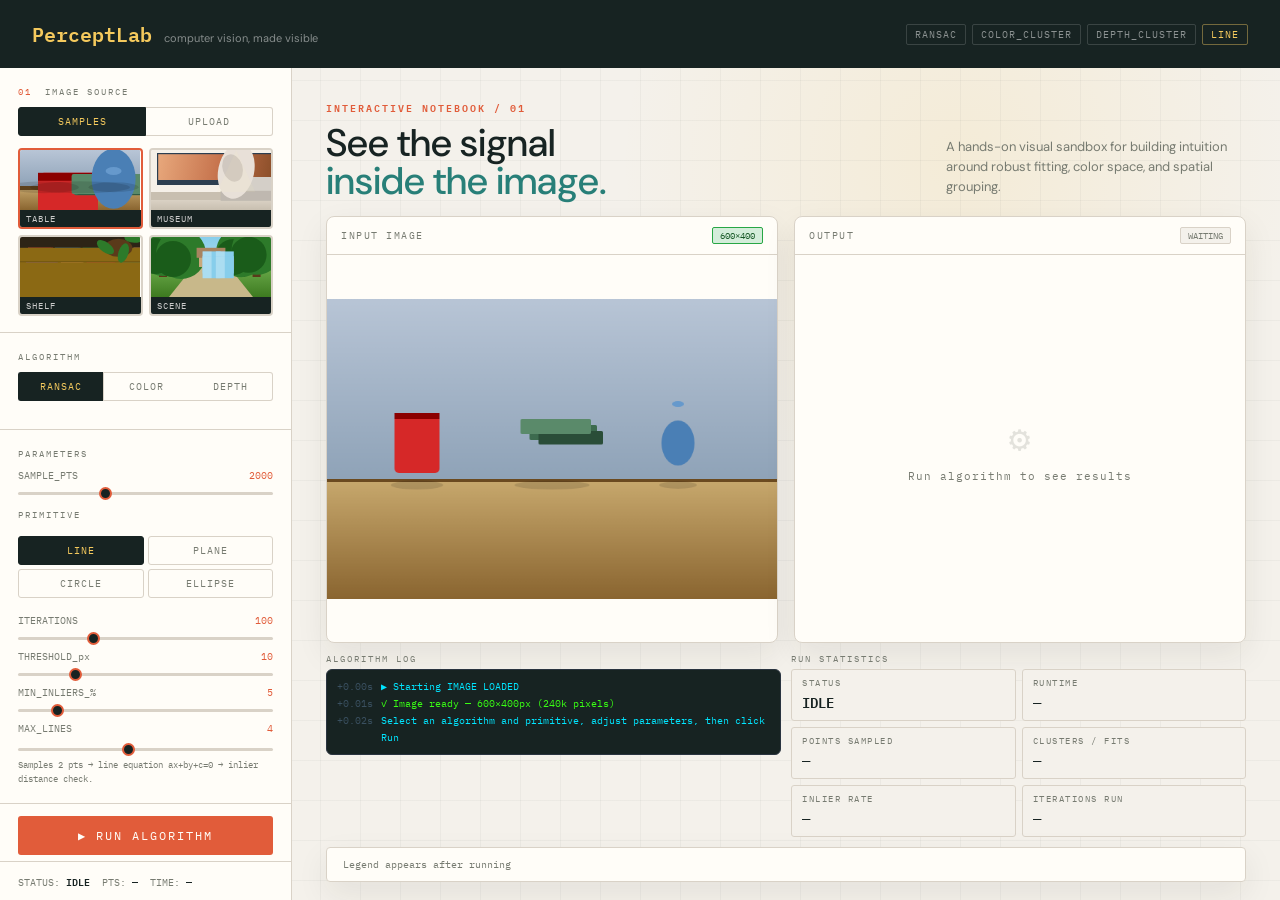
==== commit ba6b3617: "Refactoring the project to make the UI more polished, added responsive layouts, fixed duplicate IDs " ====
--- a/index.html
+++ b/index.html
@@ -3,13 +3,17 @@
 <head>
 <meta charset="UTF-8">
 <meta name="viewport" content="width=device-width, initial-scale=1.0">
-<title>PerceptLab</title>
+<meta name="description" content="An interactive computer vision lab for understanding RANSAC, color clustering, and depth segmentation.">
+<title>PerceptLab | Visual intuition for computer vision</title>
 <link rel="stylesheet" href="style.css">
 </head>
 <body>
 
-<header>
-  <div class="logo">PerceptLab</div>
+<header class="site-header">
+  <div class="brand-lockup">
+    <div class="logo">PerceptLab</div>
+    <span class="brand-note">computer vision, made visible</span>
+  </div>
   <div class="header-tags">
     <div class="tag">RANSAC</div>
     <div class="tag">COLOR_CLUSTER</div>
@@ -21,10 +25,10 @@
 <div class="main">
 
   <!-- ── SIDEBAR ── -->
-  <div class="sidebar">
+  <aside class="sidebar" aria-label="Experiment controls">
 
     <div class="sb-section">
-      <div class="sb-label">Image Source</div>
+      <div class="sb-label"><span>01</span> Image Source</div>
       <div class="img-source-tabs">
         <button class="isrc-tab active" data-src="samples">SAMPLES</button>
         <button class="isrc-tab" data-src="upload">UPLOAD</button>
@@ -66,8 +70,8 @@
           </div>
           <input type="range" id="sl-spts" min="500" max="5000" step="100" value="2000">
 
-          <div class="sb-label" style="margin-top:4px;margin-bottom:6px">PRIMITIVE</div>
-          <div style="display:grid;grid-template-columns:1fr 1fr;gap:4px">
+          <div class="sb-label sub-label">PRIMITIVE</div>
+          <div class="primitive-grid">
             <button class="prim-btn active" data-prim="line">LINE</button>
             <button class="prim-btn" data-prim="plane">PLANE</button>
             <button class="prim-btn" data-prim="circle">CIRCLE</button>
@@ -146,10 +150,10 @@
           <div class="ctrl-row has-tip" data-tip="RGB: raw channels. LAB: perceptually uniform (best for photos). HSV: separates hue from brightness.">
             <span class="ctrl-lbl">COLOR_SPACE</span><span class="ctrl-val" id="v-cspace">RGB</span>
           </div>
-          <div style="display:flex;gap:4px;margin-top:2px">
-            <button class="isrc-tab active" style="flex:1;font-size:9px;padding:5px" data-cspace="RGB">RGB</button>
-            <button class="isrc-tab" style="flex:1;font-size:9px;padding:5px" data-cspace="LAB">LAB</button>
-            <button class="isrc-tab" style="flex:1;font-size:9px;padding:5px" data-cspace="HSV">HSV</button>
+          <div class="cspace-tabs">
+            <button class="isrc-tab active" data-cspace="RGB">RGB</button>
+            <button class="isrc-tab" data-cspace="LAB">LAB</button>
+            <button class="isrc-tab" data-cspace="HSV">HSV</button>
           </div>
           <div class="sample-info" style="margin-top:4px">Groups pixels by color similarity. Centroid markers show spatial center of each cluster.</div>
         </div>
@@ -181,14 +185,21 @@
     <button class="run-btn" id="btn-run" disabled>▶ RUN — load image first</button>
 
     <div class="status-bar">
-      <span>STATUS: <span class="sv" id="s-status">IDLE</span></span>
-      <span>PTS: <span class="sv" id="s-pts">—</span></span>
-      <span>TIME: <span class="sv" id="s-time">—</span></span>
-    </div>
-  </div>
+      <span>STATUS: <span class="sv" id="s-status-mini">IDLE</span></span>
+      <span>PTS: <span class="sv" id="s-pts-mini">—</span></span>
+      <span>TIME: <span class="sv" id="s-time-mini">—</span></span>
+    </div>
+  </aside>
 
   <!-- ── CANVAS AREA ── -->
-  <div class="canvas-area">
+  <main class="canvas-area">
+    <div class="workspace-intro">
+      <div>
+        <p class="eyebrow">INTERACTIVE NOTEBOOK / 01</p>
+        <h1>See the signal<br><em>inside the image.</em></h1>
+      </div>
+      <p class="intro-copy">A hands-on visual sandbox for building intuition around robust fitting, color space, and spatial grouping.</p>
+    </div>
     <div class="canvas-grid">
       <div class="canvas-panel">
         <div class="cp-header">
@@ -243,7 +254,7 @@
     <div class="legend-bar" id="legend">
       <span class="li" style="font-family:'IBM Plex Mono',monospace;font-size:10px">Legend appears after running</span>
     </div>
-  </div>
+  </main>
 
 </div>
 
--- a/style.css
+++ b/style.css
@@ -1,333 +1,25 @@
 @import url('https://fonts.googleapis.com/css2?family=IBM+Plex+Mono:wght@400;600&family=DM+Sans:wght@400;500;700&display=swap');
 
-:root {
-  --bg: #f0ede8;
-  --panel: #ffffff;
-  --border: #d8d3cc;
-  --ink: #1a1612;
-  --dim: #8a8278;
-  --accent: #c84b2f;
-  --accent2: #2f6fc8;
-  --accent3: #2a8c4a;
-  --highlight: #ffd166;
-  --shadow: 0 2px 12px rgba(0,0,0,0.08);
-}
-
-* { box-sizing: border-box; margin: 0; padding: 0; }
-
-body {
-  background: var(--bg);
-  color: var(--ink);
-  font-family: 'DM Sans', sans-serif;
-  min-height: 100vh;
-  display: flex;
-  flex-direction: column;
-}
-
-body::before {
-  content: '';
-  position: fixed; inset: 0;
-  background-image:
-    linear-gradient(rgba(0,0,0,0.03) 1px, transparent 1px),
-    linear-gradient(90deg, rgba(0,0,0,0.03) 1px, transparent 1px);
-  background-size: 32px 32px;
-  pointer-events: none;
-  z-index: 0;
-}
-
-/* ── HEADER ── */
-header {
-  position: relative; z-index: 1;
-  display: flex; align-items: center; gap: 16px;
-  padding: 14px 28px;
-  background: var(--ink);
-  color: #f0ede8;
-}
-.logo {
-  font-family: 'IBM Plex Mono', monospace;
-  font-size: 18px; font-weight: 600;
-  letter-spacing: -0.5px;
-  color: var(--highlight);
-}
-.header-tags { display: flex; gap: 6px; margin-left: auto; }
-.tag {
-  font-family: 'IBM Plex Mono', monospace;
-  font-size: 10px; letter-spacing: 1px;
-  padding: 3px 8px;
-  border: 1px solid rgba(255,255,255,0.15);
-  border-radius: 2px;
-  color: rgba(255,255,255,0.5);
-}
-
-/* ── LAYOUT ── */
-.main {
-  position: relative; z-index: 1;
-  display: grid;
-  grid-template-columns: 280px 1fr;
-  flex: 1; min-height: 0;
-}
-
-/* ── SIDEBAR ── */
-.sidebar {
-  background: var(--panel);
-  border-right: 1px solid var(--border);
-  display: flex; flex-direction: column;
-  overflow-y: auto;
-}
-.sb-section {
-  padding: 16px;
-  border-bottom: 1px solid var(--border);
-}
-.sb-label {
-  font-family: 'IBM Plex Mono', monospace;
-  font-size: 9px; letter-spacing: 2px;
-  color: var(--dim); text-transform: uppercase;
-  margin-bottom: 10px;
-}
-
-/* ── IMAGE SOURCE ── */
-.img-source-tabs { display: flex; gap: 0; margin-bottom: 12px; }
-.isrc-tab {
-  flex: 1; padding: 7px 0;
-  font-family: 'IBM Plex Mono', monospace;
-  font-size: 10px; letter-spacing: 1px;
-  background: transparent;
-  border: 1px solid var(--border);
-  color: var(--dim); cursor: pointer;
-  transition: all 0.12s;
-}
-.isrc-tab:first-child { border-radius: 3px 0 0 3px; }
-.isrc-tab:last-child  { border-radius: 0 3px 3px 0; border-left: none; }
-.isrc-tab.active { background: var(--ink); color: var(--highlight); border-color: var(--ink); }
-
-.upload-zone {
-  border: 2px dashed var(--border);
-  border-radius: 4px; padding: 20px;
-  text-align: center; cursor: pointer;
-  transition: all 0.15s; background: var(--bg);
-}
-.upload-zone:hover, .upload-zone.drag { border-color: var(--accent); background: rgba(200,75,47,0.04); }
-.upload-zone p { font-size: 12px; color: var(--dim); margin-top: 4px; }
-.upload-zone .icon { font-size: 24px; }
-
-.sample-grid { display: grid; grid-template-columns: 1fr 1fr; gap: 6px; }
-.sample-btn {
-  padding: 0; border: 2px solid var(--border);
-  border-radius: 4px; overflow: hidden;
-  cursor: pointer; background: none;
-  transition: border-color 0.12s;
-}
-.sample-btn:hover  { border-color: var(--accent2); }
-.sample-btn.active { border-color: var(--accent); }
-.sample-btn canvas { display: block; width: 100%; height: 60px; }
-.sample-btn .slabel {
-  font-family: 'IBM Plex Mono', monospace;
-  font-size: 9px; letter-spacing: 1px;
-  padding: 3px 6px;
-  background: var(--ink); color: #ccc; text-align: left;
-}
-
-/* ── ALGO TABS ── */
-.algo-tabs { display: flex; gap: 0; }
-.algo-tab {
-  flex: 1; padding: 8px 4px;
-  font-family: 'IBM Plex Mono', monospace;
-  font-size: 9px; letter-spacing: 1px;
-  background: transparent; border: 1px solid var(--border);
-  color: var(--dim); cursor: pointer;
-  transition: all 0.12s; text-align: center;
-}
-.algo-tab:not(:last-child) { border-right: none; }
-.algo-tab:first-child { border-radius: 3px 0 0 3px; }
-.algo-tab:last-child  { border-radius: 0 3px 3px 0; }
-.algo-tab.active { background: var(--ink); color: var(--highlight); border-color: var(--ink); }
-
-/* ── CONTROLS ── */
-.ctrl-panels > div { display: none; }
-.ctrl-panels > div.show { display: flex; flex-direction: column; gap: 10px; }
-
-.ctrl-row { display: flex; align-items: center; justify-content: space-between; gap: 6px; }
-.ctrl-lbl {
-  font-family: 'IBM Plex Mono', monospace;
-  font-size: 10px; color: var(--dim); white-space: nowrap;
-}
-.ctrl-val {
-  font-family: 'IBM Plex Mono', monospace;
-  font-size: 10px; color: var(--accent);
-  min-width: 30px; text-align: right;
-}
-input[type=range] {
-  -webkit-appearance: none; width: 100%;
-  height: 3px; background: var(--border);
-  border-radius: 2px; outline: none;
-}
-input[type=range]::-webkit-slider-thumb {
-  -webkit-appearance: none;
-  width: 13px; height: 13px; border-radius: 50%;
-  background: var(--ink); cursor: pointer;
-  border: 2px solid var(--accent);
-}
-.sample-info {
-  font-family: 'IBM Plex Mono', monospace;
-  font-size: 9px; color: var(--dim); line-height: 1.6;
-}
-
-/* ── PRIMITIVE BUTTONS ── */
-.prim-btn {
-  padding: 7px 4px;
-  font-family: 'IBM Plex Mono', monospace;
-  font-size: 10px; letter-spacing: 1px;
-  background: transparent; border: 1px solid var(--border);
-  color: var(--dim); cursor: pointer;
-  border-radius: 3px; transition: all 0.12s; text-align: center;
-}
-.prim-btn:hover  { border-color: var(--accent2); color: var(--accent2); }
-.prim-btn.active { background: var(--ink); color: var(--highlight); border-color: var(--ink); }
-
-/* ── TOOLTIPS ── */
-.has-tip { position: relative; cursor: help; }
-.has-tip::after {
-  content: attr(data-tip);
-  position: absolute; left: 0; top: calc(100% + 6px);
-  background: var(--ink); color: #f0ede8;
-  font-family: 'IBM Plex Mono', monospace; font-size: 10px;
-  line-height: 1.5; padding: 7px 10px; border-radius: 3px;
-  width: 200px; z-index: 100; pointer-events: none;
-  opacity: 0; transition: opacity 0.15s; white-space: normal;
-}
-.has-tip:hover::after { opacity: 1; }
-
-/* ── RUN BUTTON ── */
-.run-btn {
-  margin: 12px 16px 0;
-  width: calc(100% - 32px);
-  padding: 12px;
-  background: var(--ink); color: var(--highlight);
-  border: none;
-  font-family: 'IBM Plex Mono', monospace;
-  font-size: 12px; letter-spacing: 2px;
-  cursor: pointer; border-radius: 3px; transition: all 0.15s;
-}
-.run-btn:hover    { background: var(--accent); color: white; }
-.run-btn:disabled { opacity: 0.4; cursor: not-allowed; }
-
-/* ── STATUS BAR ── */
-.status-bar {
-  padding: 10px 16px;
-  font-family: 'IBM Plex Mono', monospace;
-  font-size: 10px; color: var(--dim);
-  border-top: 1px solid var(--border);
-  display: flex; flex-wrap: wrap; gap: 12px;
-  margin-top: auto;
-}
-.sv { color: var(--ink); font-weight: 600; }
-
-/* ── CANVAS AREA ── */
-.canvas-area {
-  display: grid;
-  grid-template-rows: 1fr auto auto;
-  min-height: 0;
-  padding: 16px 20px 12px;
-  gap: 10px;
-  background: var(--bg);
-}
-.canvas-grid {
-  display: grid; grid-template-columns: 1fr 1fr;
-  gap: 16px; min-height: 0;
-}
-.canvas-panel {
-  background: var(--panel); border: 1px solid var(--border);
-  border-radius: 6px; box-shadow: var(--shadow);
-  display: flex; flex-direction: column; overflow: hidden;
-}
-.cp-header {
-  padding: 10px 14px; border-bottom: 1px solid var(--border);
-  display: flex; align-items: center; justify-content: space-between;
-}
-.cp-title {
-  font-family: 'IBM Plex Mono', monospace;
-  font-size: 10px; letter-spacing: 1.5px;
-  color: var(--dim); text-transform: uppercase;
-}
-.cp-badge {
-  font-family: 'IBM Plex Mono', monospace;
-  font-size: 9px; padding: 2px 7px; border-radius: 2px;
-  background: var(--bg); color: var(--dim); border: 1px solid var(--border);
-}
-.cp-badge.running { background: #fff3cd; color: #856404; border-color: #ffc107; animation: pulse 0.8s infinite; }
-.cp-badge.done    { background: #d4edda; color: #155724; border-color: #28a745; }
-@keyframes pulse { 0%,100%{opacity:1} 50%{opacity:0.5} }
-
-canvas { display: block; width: 100%; height: 100%; object-fit: contain; flex: 1; min-height: 0; }
-
-.placeholder {
-  flex: 1; display: flex; flex-direction: column;
-  align-items: center; justify-content: center;
-  gap: 8px; color: var(--dim);
-  font-family: 'IBM Plex Mono', monospace; font-size: 11px; letter-spacing: 1px;
-}
-.placeholder .big { font-size: 36px; opacity: 0.2; }
-
-/* ── PROGRESS BAR ── */
-.progress-wrap {
-  height: 3px; background: var(--border);
-  overflow: hidden; margin: 0; border-radius: 0;
-}
-.progress-bar {
-  height: 100%; background: var(--accent);
-  width: 0%; transition: width 0.1s linear;
-}
-
-/* ── LOG + STATS ── */
-.log-area { display: grid; grid-template-columns: 1fr 1fr; gap: 10px; }
-.log-header {
-  font-family: 'IBM Plex Mono', monospace;
-  font-size: 9px; letter-spacing: 2px; color: var(--dim);
-  margin-bottom: 5px; text-transform: uppercase;
-}
-.log-panel {
-  background: var(--ink); border-radius: 4px;
-  font-family: 'IBM Plex Mono', monospace; font-size: 10px;
-  color: #8a9aaa; overflow-y: auto; max-height: 130px;
-  padding: 8px 10px; line-height: 1.7;
-  border: 1px solid #2a3440;
-}
-.log-panel .log-line { display: flex; gap: 8px; }
-.log-panel .log-ts   { color: #3a5060; flex-shrink: 0; }
-.log-panel .log-ok   { color: #39ff14; }
-.log-panel .log-info { color: #00e5ff; }
-.log-panel .log-warn { color: #ffb300; }
-.log-panel .log-iter { color: #7a8a9a; }
-
-.stats-grid {
-  display: grid; grid-template-columns: 1fr 1fr;
-  gap: 6px;
-}
-.stat-cell {
-  background: var(--bg); border-radius: 3px;
-  padding: 7px 10px; border: 1px solid var(--border);
-}
-.stat-cell .sk {
-  font-family: 'IBM Plex Mono', monospace;
-  font-size: 9px; letter-spacing: 1.5px; color: var(--dim);
-  text-transform: uppercase; margin-bottom: 2px;
-}
-.stat-cell .sv2 {
-  font-family: 'IBM Plex Mono', monospace;
-  font-size: 14px; font-weight: 600; color: var(--ink);
-}
-.stat-cell .sv2.good { color: var(--accent3); }
-.stat-cell .sv2.warn { color: var(--accent); }
-
-/* ── LEGEND ── */
-.legend-bar {
-  background: var(--panel); border: 1px solid var(--border);
-  border-radius: 4px; padding: 10px 16px;
-  display: flex; flex-wrap: wrap; gap: 10px;
-  box-shadow: var(--shadow);
-}
-.li {
-  display: flex; align-items: center; gap: 6px;
-  font-family: 'IBM Plex Mono', monospace; font-size: 10px; color: var(--dim);
-}
-.li-dot { width: 10px; height: 10px; border-radius: 50%; flex-shrink: 0; }
+:root { --bg:#f4f1eb; --panel:#fffdf8; --border:#d9d2c7; --ink:#172322; --dim:#777b71; --accent:#e15c3a; --accent2:#287f78; --accent3:#4c8c57; --highlight:#f4c95d; --shadow:0 12px 32px rgba(39,42,31,.08); }
+* { box-sizing:border-box; margin:0; padding:0; }
+body { background:radial-gradient(circle at 75% 18%, rgba(244,201,93,.14), transparent 28%),var(--bg); color:var(--ink); font-family:'DM Sans',sans-serif; min-height:100vh; display:flex; flex-direction:column; }
+body::before { content:''; position:fixed; inset:0; background-image:linear-gradient(rgba(23,35,34,.035) 1px,transparent 1px),linear-gradient(90deg,rgba(23,35,34,.035) 1px,transparent 1px); background-size:40px 40px; pointer-events:none; z-index:0; }
+header { position:relative; z-index:1; display:flex; align-items:center; gap:16px; padding:18px 32px; background:var(--ink); color:#f0ede8; }
+.brand-lockup { display:flex; align-items:baseline; gap:12px; }.logo { font:600 20px 'IBM Plex Mono',monospace; color:var(--highlight); }.brand-note { color:rgba(255,255,255,.48); font-size:11px; }
+.header-tags { display:flex; gap:6px; margin-left:auto; }.tag { font:10px 'IBM Plex Mono',monospace; letter-spacing:1px; padding:3px 8px; border:1px solid rgba(255,255,255,.15); border-radius:2px; color:rgba(255,255,255,.5); }
+.main { position:relative; z-index:1; display:grid; grid-template-columns:292px 1fr; flex:1; min-height:0; }
+.sidebar { background:var(--panel); border-right:1px solid var(--border); display:flex; flex-direction:column; overflow-y:auto; }.sb-section { padding:18px 18px 16px; border-bottom:1px solid var(--border); }.sb-label { font:9px 'IBM Plex Mono',monospace; letter-spacing:2px; color:var(--dim); text-transform:uppercase; margin-bottom:10px; }.sb-label>span { color:var(--accent); margin-right:6px; }.sub-label { margin:4px 0 6px; }
+.img-source-tabs,.algo-tabs { display:flex; gap:0; margin-bottom:12px; }.isrc-tab,.algo-tab { flex:1; padding:7px 0; font:10px 'IBM Plex Mono',monospace; letter-spacing:1px; background:transparent; border:1px solid var(--border); color:var(--dim); cursor:pointer; transition:all .12s; }.isrc-tab:first-child,.algo-tab:first-child { border-radius:3px 0 0 3px; }.isrc-tab:last-child,.algo-tab:last-child { border-radius:0 3px 3px 0; border-left:0; }.isrc-tab.active,.algo-tab.active { background:var(--ink); color:var(--highlight); border-color:var(--ink); }.algo-tab:not(:last-child) { border-right:0; }.cspace-tabs { display:flex; gap:4px; margin-top:2px; }.cspace-tabs .isrc-tab { padding:5px 0; font-size:9px; border-radius:3px; }
+.upload-zone { border:2px dashed var(--border); border-radius:4px; padding:20px; text-align:center; cursor:pointer; transition:all .15s; background:var(--bg); }.upload-zone:hover,.upload-zone.drag { border-color:var(--accent); background:rgba(225,92,58,.04); }.upload-zone p { font-size:12px; color:var(--dim); margin-top:4px; }.upload-zone .icon { font-size:24px; }
+.sample-grid { display:grid; grid-template-columns:1fr 1fr; gap:6px; }.sample-btn { padding:0; border:2px solid var(--border); border-radius:4px; overflow:hidden; cursor:pointer; background:none; transition:border-color .12s; }.sample-btn:hover { border-color:var(--accent2); }.sample-btn.active { border-color:var(--accent); }.sample-btn canvas { display:block; width:100%; height:60px; }.sample-btn .slabel { font:9px 'IBM Plex Mono',monospace; letter-spacing:1px; padding:3px 6px; background:var(--ink); color:#ccc; text-align:left; }
+.ctrl-panels>div { display:none; }.ctrl-panels>div.show { display:flex; flex-direction:column; gap:10px; }.primitive-grid { display:grid; grid-template-columns:1fr 1fr; gap:4px; }.ctrl-row { display:flex; align-items:center; justify-content:space-between; gap:6px; }.ctrl-lbl { font:10px 'IBM Plex Mono',monospace; color:var(--dim); white-space:nowrap; }.ctrl-val { font:10px 'IBM Plex Mono',monospace; color:var(--accent); min-width:30px; text-align:right; } input[type=range] { -webkit-appearance:none; width:100%; height:3px; background:var(--border); border-radius:2px; outline:none; } input[type=range]::-webkit-slider-thumb { -webkit-appearance:none; width:13px; height:13px; border-radius:50%; background:var(--ink); cursor:pointer; border:2px solid var(--accent); }.sample-info { font:9px/1.6 'IBM Plex Mono',monospace; color:var(--dim); }
+.prim-btn { padding:7px 4px; font:10px 'IBM Plex Mono',monospace; letter-spacing:1px; background:transparent; border:1px solid var(--border); color:var(--dim); cursor:pointer; border-radius:3px; transition:all .12s; }.prim-btn:hover { border-color:var(--accent2); color:var(--accent2); }.prim-btn.active { background:var(--ink); color:var(--highlight); border-color:var(--ink); }
+.has-tip { position:relative; cursor:help; }.has-tip::after { content:attr(data-tip); position:absolute; left:0; top:calc(100% + 6px); background:var(--ink); color:#f0ede8; font:10px/1.5 'IBM Plex Mono',monospace; padding:7px 10px; border-radius:3px; width:200px; z-index:100; pointer-events:none; opacity:0; transition:opacity .15s; }.has-tip:hover::after { opacity:1; }
+.run-btn { margin:12px 18px 0; width:calc(100% - 36px); padding:12px; background:var(--accent); color:#fffdf8; border:0; font:12px 'IBM Plex Mono',monospace; letter-spacing:2px; cursor:pointer; border-radius:3px; transition:transform .15s,background .15s; }.run-btn:hover { background:#c9472e; transform:translateY(-1px); }.run-btn:disabled { opacity:.4; cursor:not-allowed; }
+.status-bar { padding:10px 18px; font:10px 'IBM Plex Mono',monospace; color:var(--dim); border-top:1px solid var(--border); display:flex; flex-wrap:wrap; gap:12px; margin-top:auto; }.sv { color:var(--ink); font-weight:600; }
+.canvas-area { display:grid; grid-template-rows:auto 1fr auto auto; min-height:0; padding:28px 34px 18px; gap:10px; }.workspace-intro { display:flex; justify-content:space-between; align-items:end; gap:32px; padding:2px 0 6px; }.eyebrow { color:var(--accent); font:600 10px 'IBM Plex Mono',monospace; letter-spacing:2px; margin-bottom:9px; } h1 { font:500 clamp(30px,3vw,48px)/.98 'DM Sans',sans-serif; } h1 em { color:var(--accent2); font-style:normal; }.intro-copy { max-width:300px; color:var(--dim); font-size:13px; line-height:1.55; padding-bottom:3px; }
+.canvas-grid { display:grid; grid-template-columns:1fr 1fr; gap:16px; min-height:0; }.canvas-panel { background:var(--panel); border:1px solid var(--border); border-radius:8px; box-shadow:var(--shadow); display:flex; flex-direction:column; overflow:hidden; }.cp-header { padding:10px 14px; border-bottom:1px solid var(--border); display:flex; align-items:center; justify-content:space-between; }.cp-title { font:10px 'IBM Plex Mono',monospace; letter-spacing:1.5px; color:var(--dim); }.cp-badge { font:9px 'IBM Plex Mono',monospace; padding:2px 7px; border-radius:2px; background:var(--bg); color:var(--dim); border:1px solid var(--border); }.cp-badge.running { background:#fff3cd; color:#856404; border-color:#ffc107; animation:pulse .8s infinite; }.cp-badge.done { background:#d4edda; color:#155724; border-color:#28a745; } @keyframes pulse { 0%,100%{opacity:1}50%{opacity:.5} } canvas { display:block; width:100%; height:100%; object-fit:contain; flex:1; min-height:0; }.placeholder { flex:1; display:flex; flex-direction:column; align-items:center; justify-content:center; gap:8px; color:var(--dim); font:11px 'IBM Plex Mono',monospace; letter-spacing:1px; }.placeholder .big { font-size:36px; opacity:.2; }
+.progress-wrap { height:3px; background:var(--border); overflow:hidden; }.progress-bar { height:100%; background:var(--accent); width:0; transition:width .1s linear; }.log-area { display:grid; grid-template-columns:1fr 1fr; gap:10px; }.log-header { font:9px 'IBM Plex Mono',monospace; letter-spacing:2px; color:var(--dim); margin-bottom:5px; text-transform:uppercase; }.log-panel { background:var(--ink); border-radius:6px; font:10px/1.7 'IBM Plex Mono',monospace; color:#8a9aaa; overflow-y:auto; max-height:130px; padding:8px 10px; border:1px solid #2a3440; }.log-panel .log-line { display:flex; gap:8px; }.log-panel .log-ts { color:#3a5060; flex-shrink:0; }.log-panel .log-ok { color:#39ff14; }.log-panel .log-info { color:#00e5ff; }.log-panel .log-warn { color:#ffb300; }.log-panel .log-iter { color:#7a8a9a; }
+.stats-grid { display:grid; grid-template-columns:1fr 1fr; gap:6px; }.stat-cell { background:var(--bg); border-radius:3px; padding:7px 10px; border:1px solid var(--border); }.stat-cell .sk { font:9px 'IBM Plex Mono',monospace; letter-spacing:1.5px; color:var(--dim); text-transform:uppercase; margin-bottom:2px; }.stat-cell .sv2 { font:14px 'IBM Plex Mono',monospace; font-weight:600; color:var(--ink); }.stat-cell .sv2.good { color:var(--accent3); }.stat-cell .sv2.warn { color:var(--accent); }.legend-bar { background:var(--panel); border:1px solid var(--border); border-radius:4px; padding:10px 16px; display:flex; flex-wrap:wrap; gap:10px; box-shadow:var(--shadow); }.li { display:flex; align-items:center; gap:6px; font:10px 'IBM Plex Mono',monospace; color:var(--dim); }.li-dot { width:10px; height:10px; border-radius:50%; flex-shrink:0; }
++@media (max-width:980px) { .main { grid-template-columns:250px 1fr; }.canvas-area { padding:22px 20px 14px; }.workspace-intro { align-items:start; flex-direction:column; gap:12px; }.intro-copy { max-width:540px; }.header-tags .tag:nth-child(n+3) { display:none; } }
++@media (max-width:720px) { header { padding:16px 18px; }.brand-note { display:none; }.header-tags { gap:4px; }.header-tags .tag { font-size:8px; padding:3px 5px; }.main { display:block; }.sidebar { border-right:0; border-bottom:1px solid var(--border); max-height:none; }.canvas-area { padding:26px 14px 14px; }.canvas-grid,.log-area { grid-template-columns:1fr; }.canvas-grid { min-height:560px; }.canvas-panel { min-height:260px; }.status-bar { position:sticky; bottom:0; background:var(--panel); } }
